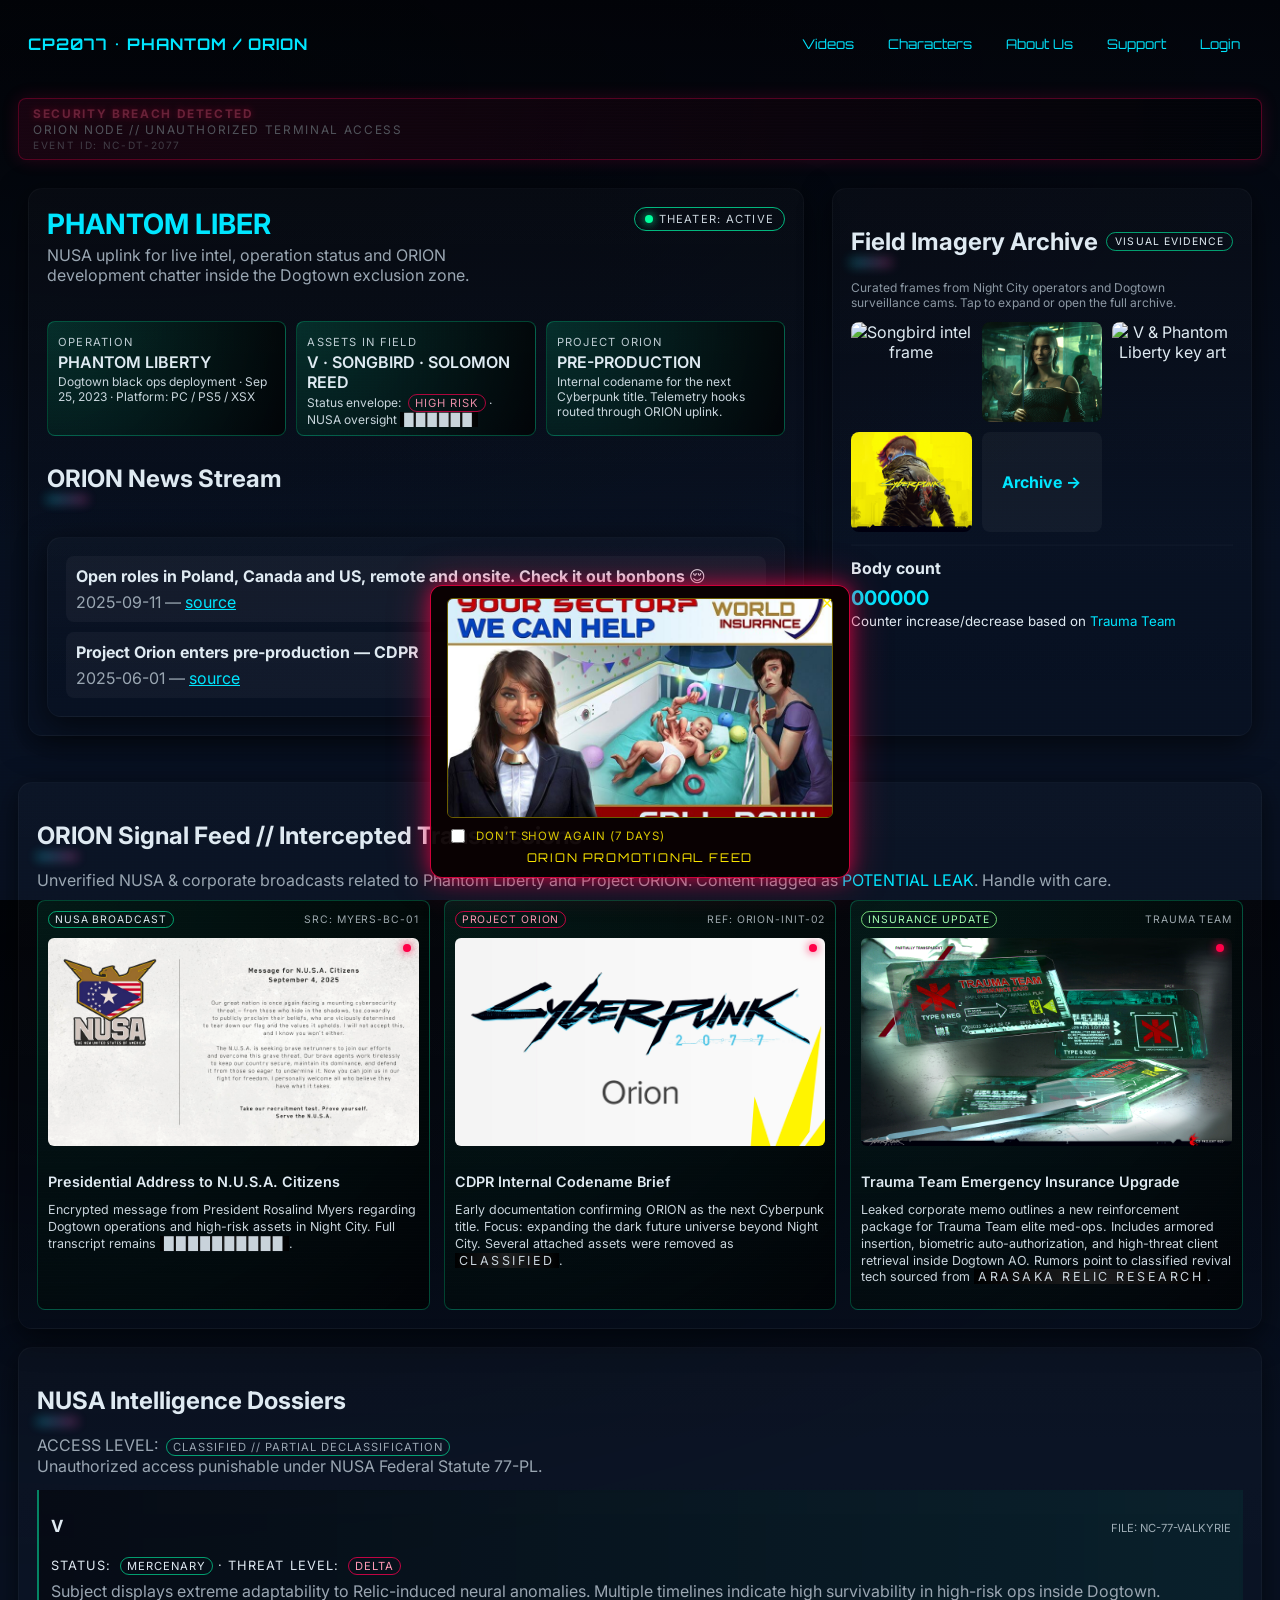
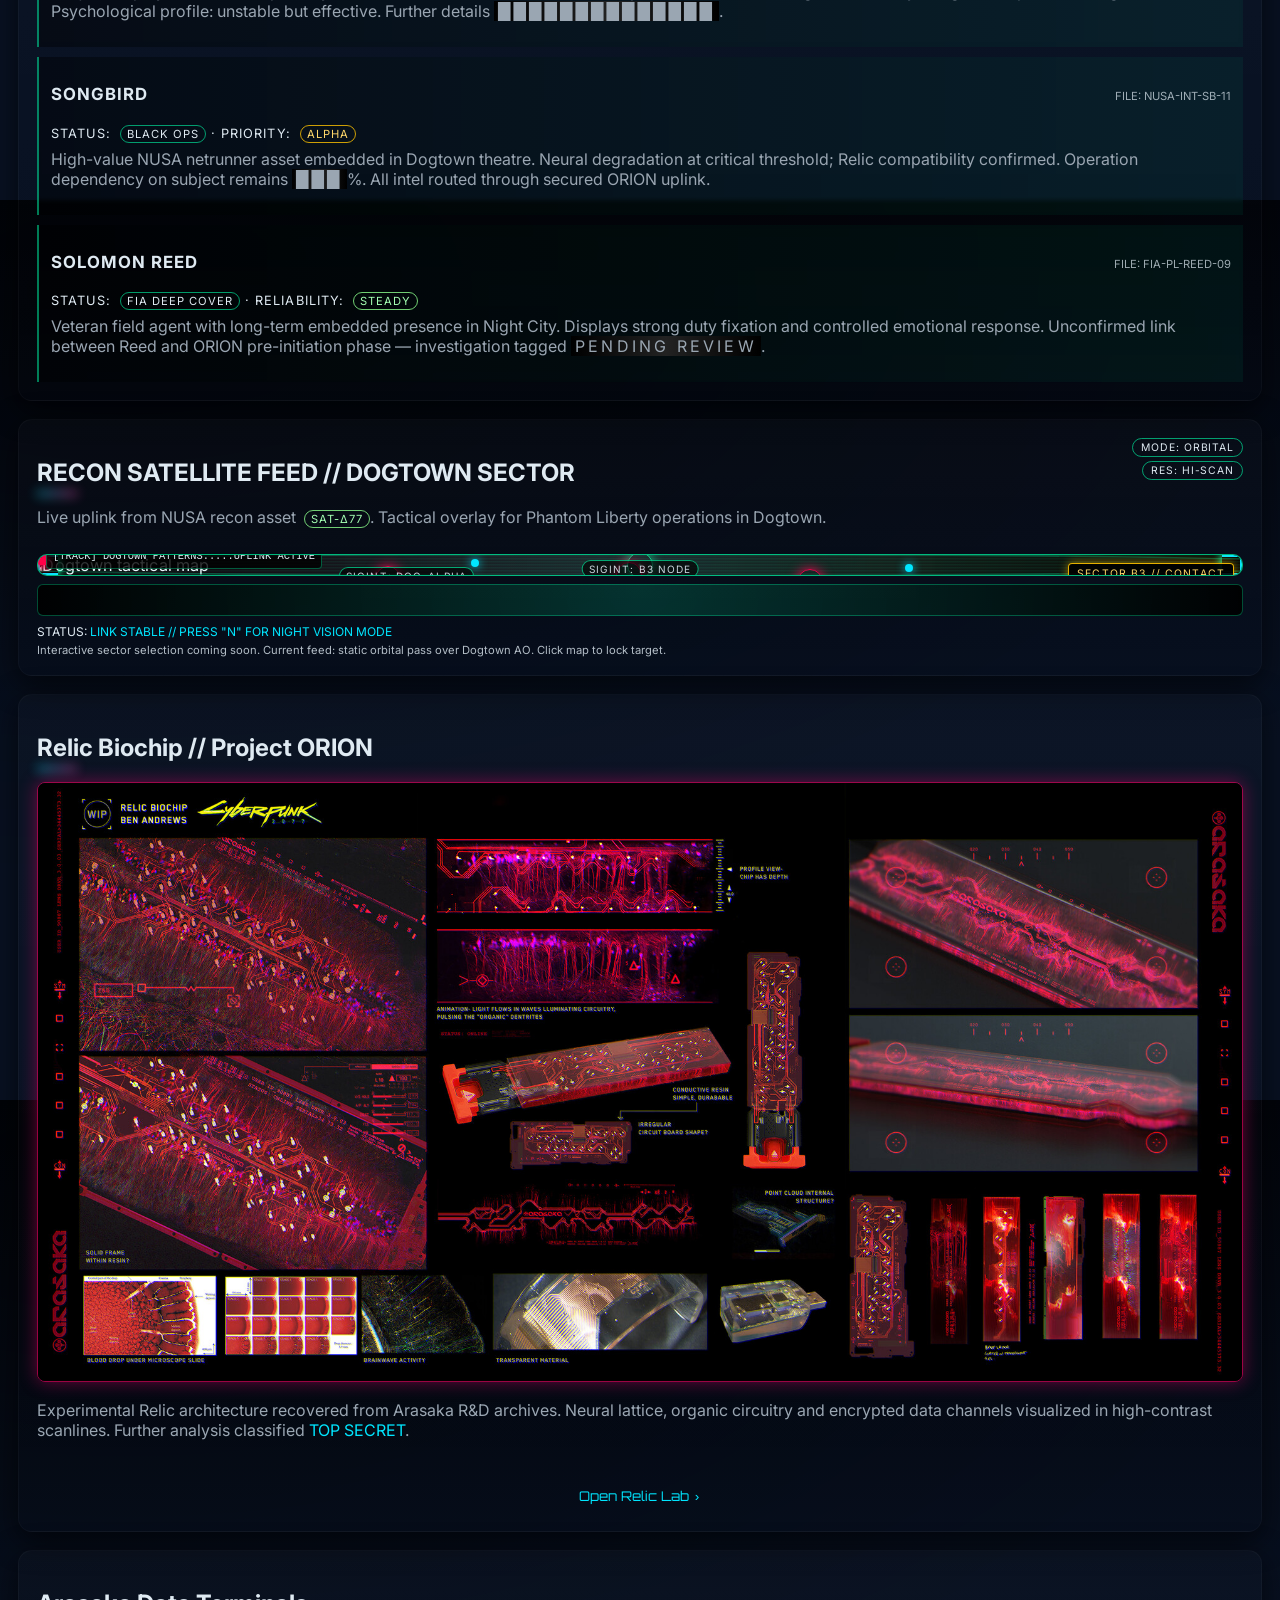
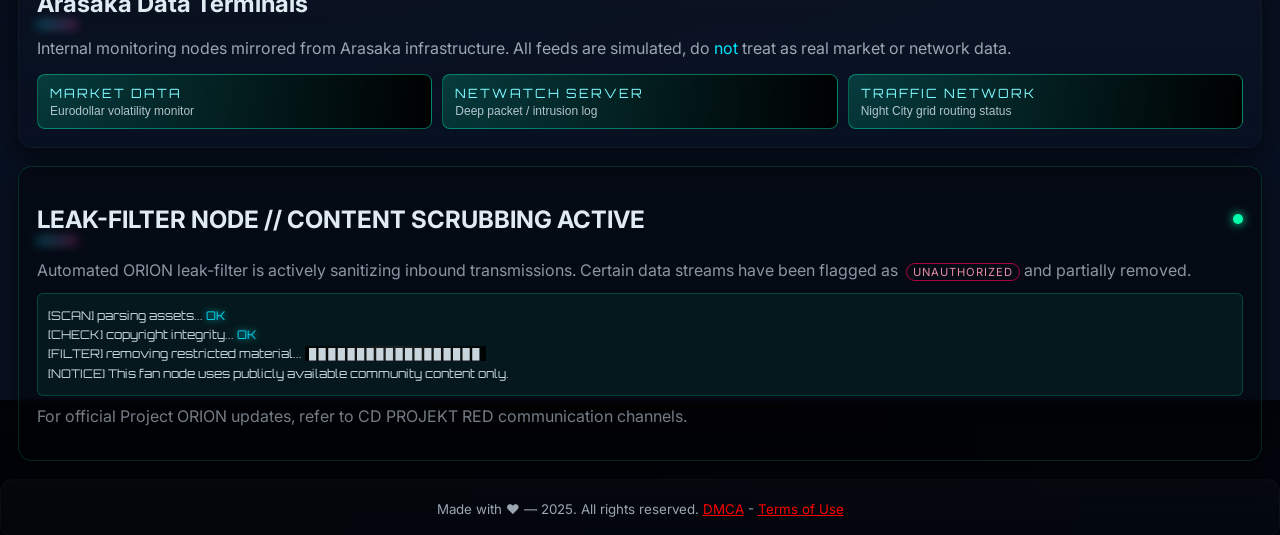
==== index.html @ 361b9532 "Update index.html fixed an error" ====
<!-- THIS SITE WAS CREATED BY ME WITH LOTS OF HARD WORK -->
<!-- PLEASE DO NOT REMOVE THIS COMMENT -->
 <!-- ********************************************* -->


<!doctype html>
<html lang="en">
<head>

  <!-- Meta tags -->
  <meta charset="utf-8" />
  <meta name="viewport" content="width=device-width,initial-scale=1.0" />
  <meta name="language" content="en-EN">
  <meta http-equiv="X-UA-Compatible" content="IE=edge">
  <meta name="author" content="Aris Kafalis">
  <meta name="keywords" content="HTML, CSS, JS, JQUERY, JAVASCRIPT">
  <meta name="description" content="cp77,cp2077,cyberpunk,2077,cyberpunk2077,cyberpunk 2077,game,steam,story,rpg,firstperson,first,person,fanpage,fan,page">
  
  <!-- Title -->
  <title>Cyberpunk 2077 — Phantom Liberty & Project Orion — Fan Hub</title>

  <!-- Link Tags -->
  <link href="https://fonts.googleapis.com/css2?family=Orbitron:wght@400;700&family=Inter:wght@300;400;600&display=swap" rel="stylesheet">
  <link rel="stylesheet" href="https://cdnjs.cloudflare.com/ajax/libs/lightbox2/2.11.5/css/lightbox.min.css" />
  <link rel="stylesheet" href="https://cdn.jsdelivr.net/npm/aos@2.3.4/dist/aos.css" />
  <link rel="stylesheet" href="https://cdnjs.cloudflare.com/ajax/libs/font-awesome/7.0.1/css/all.min.css" />
  <link rel="stylesheet" type="text/css" href="style.css" />
  <!--<link rel="stylesheet" type="text/css" href="map.css" />-->

  <!-- Script tags -->
  <script src="https://cdnjs.cloudflare.com/ajax/libs/jquery/3.6.4/jquery.min.js"></script>
  <script src="https://cdnjs.cloudflare.com/ajax/libs/lightbox2/2.11.5/js/lightbox-plus-jquery.min.js"></script>
  <script src="https://cdn.jsdelivr.net/npm/aos@2.3.4/dist/aos.js"></script>

</head>
<body oncontextmenu="return false;">


  <!-- Global boot overlay -->
<div class="boot-overlay" id="boot-overlay">
  <div class="boot-sigil-wrap">
    <!-- make the image small and centered with glowing animation -->
    <img class="boot-sigil"
      src="media/uti/nci.png">  <!-- change path to your PNG -->
    

    <div class="boot-text-block">
      <div class="boot-fixed-line">NIGHT CORP // ORION PASSIVE NODE</div>
      <div class="boot-random" id="boot-random-text"></div>
    </div>

    <!-- Remove the press to skip-->
    <div class="boot-hint">press any key or click to bypass NCI trace</div>
    <div class="boot-low-power" id="boot-low-power">
  LOW POWER MODE // ORION THROTTLED
</div>

  </div>
</div>


<!-- Global neural interference overlay -->
  <div class="neural-noise-overlay"></div>

    <!-- Main Content Goes Here! -->

  <header>
    <div class="logo">CP2077 • PHANTOM / ORION</div>
    <nav class="nav">
      <button class="btn" id="btn-videos">Videos</button>
      <button class="btn" id="btn-char">Characters</button>
      <button class="btn" id="btn-about">About Us</button>
      <button class="btn" id="btn-support">Support</button>
      <button class="btn" id="btn-log">Login</button>
    </nav>
  </header>

  <script>
  window.addEventListener("DOMContentLoaded", async () => {
    const btn = document.getElementById("btn-log");
    if (!btn) return;

    // 1️⃣ Check local session first (fast + reliable)
    const { data: { session } } = await supabase.auth.getSession();

    if (!session || !session.user) {
      btn.textContent = "Login";
      btn.onclick = () => {
        window.location.href = "auth.html";
      };
      return;
    }

    const userId = session.user.id;

    // 2️⃣ Fetch profile linked to auth.users.id
    const { data: profile, error } = await supabase
      .from("profiles")
      .select("handle, role")
      .eq("id", userId)
      .single();

    if (error || !profile) {
      // fallback if profile row is missing
      btn.textContent = "CONNECTED";
      btn.onclick = async () => {
        await supabase.auth.signOut();
        location.reload();
      };
      return;
    }

    // 3️⃣ Update button with handle
    btn.textContent = profile.handle;

    if (profile.role === "admin") {
      btn.style.color = "#ffd34d"; // admin gold
    }

    // 4️⃣ Temporary action: click = logout
    btn.onclick = async () => {
      await supabase.auth.signOut();
      location.reload();
    };
  });


  supabase.auth.onAuthStateChange(() => {
  location.reload();
});

</script>



  <!-- SECURITY BREACH BANNER -->
  <div class="security-breach" aria-live="polite">
    <div class="security-breach-inner">
      <span class="breach-label">SECURITY BREACH DETECTED</span>
      <span class="breach-sub">ORION NODE // UNAUTHORIZED TERMINAL ACCESS</span>
      <span class="breach-code">EVENT ID: NC-DT-2077</span>
    </div>
  </div>

  <main>
    <section class="hero">
  <!-- MAIN OPS NODE -->
  <div class="card hero-main">
    <div class="hero-top">
      <div>
        <h1 class="title boot-text">PHANTOM LIBERTY // DOGTOWN OPS NODE</h1>
        <p class="subtitle hero-subtitle">
          NUSA uplink for live intel, operation status and ORION development chatter
          inside the Dogtown exclusion zone.
        </p>
      </div>
      <div class="hero-pill">
        <span class="hero-dot"></span>
        <span class="hero-pill-text">THEATER: ACTIVE</span>
      </div>
    </div>

    <div class="hero-metrics">
      <div class="hero-metric">
        <span class="hero-metric-label">OPERATION</span>
        <div class="hero-metric-main">PHANTOM LIBERTY</div>
        <div class="hero-metric-sub">
          Dogtown black ops deployment · Sep 25, 2023 · Platform: PC / PS5 / XSX
        </div>
      </div>

      <div class="hero-metric">
        <span class="hero-metric-label">ASSETS IN FIELD</span>
        <div class="hero-metric-main">V · SONGBIRD · SOLOMON REED</div>
        <div class="hero-metric-sub">
          Status envelope: <span class="dossier-tag danger">HIGH RISK</span> ·
          NUSA oversight <span class="dossier-redacted">██████</span>
        </div>
      </div>

      <div class="hero-metric">
        <span class="hero-metric-label">PROJECT ORION</span>
        <div class="hero-metric-main">PRE-PRODUCTION</div>
        <div class="hero-metric-sub">
          Internal codename for the next Cyberpunk title. Telemetry hooks routed
          through ORION uplink.
        </div>
      </div>
    </div>

    <h2 class="hero-news-heading">ORION News Stream</h2>
    <div id="news" class="news-list card" aria-live="polite"></div>
  </div>

  <!-- Gallery Modal (unchanged) -->
  <div class="modal" id="galleryModal">
    <div class="modal-content">
      <button class="close-modal" id="closeGallery">×</button>
      <div class="gallery-container"></div>
    </div>
  </div>

  <!-- SIDE PANEL: FIELD IMAGERY + BODY COUNT -->
  <aside class="card side-panel">
    <div class="side-header">
      <h2>Field Imagery Archive</h2>
      <span class="side-tag">VISUAL EVIDENCE</span>
    </div>
    <p class="subtitle side-subtitle">
      Curated frames from Night City operators and Dogtown surveillance cams.
      Tap to expand or open the full archive.
    </p>

    <div class="gallery" id="gallery">
      <img class="thumb" src="media/images/somi.png" alt="Songbird intel frame" data-full="media/images/somi.png">
      <img class="thumb" src="media/images/rogue.jpeg" alt="Rogue at Afterlife" data-full="media/images/rogue.jpeg">
      <img class="thumb" src="media/images/vnpl.png" alt="V &amp; Phantom Liberty key art" data-full="media/images/vnpl.png">
      <img class="thumb" src="media/images/cp77.jpg" alt="Night City skyline overview" data-full="media/images/cp77.jpg">
      <div class="thumb thumb-button" id="view-gallery">Archive →</div>
    </div>

    <hr style="margin:12px 0;border-color:rgba(255,255,255,0.02)">
    <div>
      <strong>Body count</strong>
      <!--<div style="display:flex;gap:8px;margin-top:8px;align-items:center"><div id="body-count" style="font-size:20px;font-weight:700">0</div><button class="btn" id="kill-btn">+1</button></div>
      <small class="subtitle">Local-only counter — stored in your browser.</small>
    </div>-->
      <div id="body-counter" style="margin-top:8px">
        <span id="counter-number" style="font-size:20px;font-weight:700;color:var(--neon)">000000</span>
        <span id="counter-alert"></span><br>
        <small>Counter increase/decrease based on <span style="color:var(--neon);">Trauma Team <i class="fa-solid fa-star-of-life"></i></span></small>
      </div>
    </div>
  </aside>
</section>


    <section class="card" style="margin:18px">
  <h2>ORION Signal Feed // Intercepted Transmissions</h2>
  <p class="subtitle" style="margin-bottom:10px;">
    Unverified NUSA &amp; corporate broadcasts related to Phantom Liberty and Project ORION.
    Content flagged as <span style="color:var(--neon);">POTENTIAL LEAK</span>. Handle with care.
  </p>

  <div class="intel-feed">
    <!-- ITEM 1 -->
    <article class="intel-item">
      <div class="intel-header">
        <span class="intel-tag">NUSA BROADCAST</span>
        <span class="intel-code">SRC: MYERS-BC-01</span>
      </div>
      <div class="intel-image-wrap">
        <img src="media/leak/nusa.jpg" alt="NUSA Presidential broadcast">
        <span class="intel-status-dot"></span>
      </div>
      <div class="intel-body">
        <p class="intel-title">Presidential Address to N.U.S.A. Citizens</p>
        <p class="intel-text">
          Encrypted message from President Rosalind Myers regarding Dogtown
          operations and high-risk assets in Night City. Full transcript
          remains <span class="dossier-redacted">██████████</span>.
        </p>
      </div>
    </article>

    <!-- ITEM 2 -->
    <article class="intel-item">
      <div class="intel-header">
        <span class="intel-tag warning">PROJECT ORION</span>
        <span class="intel-code">REF: ORION-INIT-02</span>
      </div>
      <div class="intel-image-wrap">
        <img src="media/leak/orion.jpg" alt="Cyberpunk Orion concept">
        <span class="intel-status-dot"></span>
      </div>
      <div class="intel-body">
        <p class="intel-title">CDPR Internal Codename Brief</p>
        <p class="intel-text">
          Early documentation confirming ORION as the next Cyberpunk title.
          Focus: expanding the dark future universe beyond Night City.
          Several attached assets were removed as <span class="dossier-redacted">CLASSIFIED</span>.
        </p>
      </div>
    </article>

    <!-- ITEM 3 -->
    <article class="intel-item">
      <div class="intel-header">
        <span class="intel-tag stable">INSURANCE UPDATE</span>
        <span class="intel-code">TRAUMA TEAM</span>
      </div>
      <div class="intel-image-wrap">
        <img src="media/uti/trauma_team.jpg" alt="Cyberpunk Patch 2.31">
        <span class="intel-status-dot"></span>
      </div>
      <div class="intel-body">
        <p class="intel-title">Trauma Team Emergency Insurance Upgrade</p>
        <p class="intel-text">
          Leaked corporate memo outlines a new reinforcement package for 
  Trauma Team elite med-ops.  
  Includes armored insertion, biometric auto-authorization, and 
  high-threat client retrieval inside Dogtown AO.  
  Rumors point to classified revival tech sourced from 
  <span class="dossier-redacted">ARASAKA RELIC RESEARCH</span>.
        </p>
      </div>
    </article>
  </div>
</section>


    <!-- 🔴 REPLACED CHARACTER BIOS WITH NUSA INTELLIGENCE DOSSIERS -->
    <section class="card" style="margin:18px">
      <h2>NUSA Intelligence Dossiers</h2>
      <p class="subtitle dossier-header">
        ACCESS LEVEL: <span class="dossier-tag">CLASSIFIED // PARTIAL DECLASSIFICATION</span><br>
        Unauthorized access punishable under NUSA Federal Statute 77-PL.
      </p>

      <div class="dossier">
        <div class="dossier-title-row">
          <h3 class="dossier-name">V</h3>
          <span class="dossier-code">FILE: NC-77-VALKYRIE</span>
        </div>
        <p class="dossier-meta">
          STATUS: <span class="dossier-tag">MERCENARY</span> · THREAT LEVEL:
          <span class="dossier-tag danger">DELTA</span>
        </p>
        <p class="subtitle">
          Subject displays extreme adaptability to Relic-induced neural anomalies.
          Multiple timelines indicate high survivability in high-risk ops inside Dogtown.
          Psychological profile: unstable but effective. Further details 
          <span class="dossier-redacted">██████████████</span>.
        </p>
      </div>

      <div class="dossier">
        <div class="dossier-title-row">
          <h3 class="dossier-name">Songbird</h3>
          <span class="dossier-code">FILE: NUSA-INT-SB-11</span>
        </div>
        <p class="dossier-meta">
          STATUS: <span class="dossier-tag">BLACK OPS</span> · PRIORITY:
          <span class="dossier-tag warning">ALPHA</span>
        </p>
        <p class="subtitle">
          High-value NUSA netrunner asset embedded in Dogtown theatre.
          Neural degradation at critical threshold; Relic compatibility confirmed.
          Operation dependency on subject remains <span class="dossier-redacted">███</span>%. 
          All intel routed through secured ORION uplink.
        </p>
      </div>

      <div class="dossier">
        <div class="dossier-title-row">
          <h3 class="dossier-name">Solomon Reed</h3>
          <span class="dossier-code">FILE: FIA-PL-REED-09</span>
        </div>
        <p class="dossier-meta">
          STATUS: <span class="dossier-tag">FIA DEEP COVER</span> · RELIABILITY:
          <span class="dossier-tag stable">STEADY</span>
        </p>
        <p class="subtitle">
          Veteran field agent with long-term embedded presence in Night City.
          Displays strong duty fixation and controlled emotional response.
          Unconfirmed link between Reed and ORION pre-initiation phase — 
          investigation tagged <span class="dossier-redacted">PENDING REVIEW</span>.
        </p>
      </div>
    </section>

    <section class="card recon-card" style="margin:18px">
  <div class="recon-header">
    <div>
      <h2>RECON SATELLITE FEED // DOGTOWN SECTOR</h2>
      <p class="subtitle">
        Live uplink from NUSA recon asset <span class="dossier-tag stable">SAT-Δ77</span>. 
        Tactical overlay for Phantom Liberty operations in Dogtown.
      </p>
    </div>
    <div class="recon-meta">
      <span class="recon-tag">MODE: ORBITAL</span>
      <span class="recon-tag">RES: HI-SCAN</span>
    </div>
  </div>

  <div class="recon-map-wrap" id="recon-map-wrap">
    <div class="recon-scanlines"></div>

    <!-- HEAT SIGNATURE OVERLAY -->
    <div class="vsth-heat"></div>

    <!-- V.S.T.H. HUD LAYERS -->

    <!-- Hotspots (static positions, pulsing) -->
    <div class="vsth-hotspot hs1"></div>
    <div class="vsth-hotspot hs2"></div>
    <div class="vsth-hotspot hs3"></div>

    <!-- Moving enemy blips -->
    <div class="vsth-enemy e1"></div>
    <div class="vsth-enemy e2"></div>

    <!-- Rotating scan arc -->
    <div class="vsth-scan-arc"></div>

    <!-- Blinking radar blips -->
    <div class="vsth-blip blip1"></div>
    <div class="vsth-blip blip2"></div>

    <!-- SIGINT text overlays -->
    <div class="vsth-sigint sig1">SIGINT: B3 NODE</div>
    <div class="vsth-sigint sig2">SIGINT: DOG-ALPHA</div>

    <!-- Coordinate readouts -->
    <div class="vsth-coords">
      <pre>
[COORD] 38.9971N / 77.0302W   SECTOR: B3
[COORD] 38.9964N / 77.0329W   SECTOR: C1
[COORD] 38.9980N / 77.0288W   SECTOR: D2
[TRACK] DOGTOWN PATTERNS.....UPLINK ACTIVE
      </pre>
    </div>

    <!-- Sector alerts -->
    <div class="vsth-sector-alert alert1">
      SECTOR B3 // CONTACT
    </div>
    <div class="vsth-sector-alert alert2">
      SECTOR F2 // NOISE SPIKE
    </div>

    <!-- Lock-on reticle (set by JS) -->
    <div class="vsth-lock"></div>

    <!-- Base map & existing frame elements -->
    <img src="media/icons/map.png" alt="Dogtown tactical map" class="recon-map">
    <div class="recon-corner tl"></div>
    <div class="recon-corner tr"></div>
    <div class="recon-corner bl"></div>
    <div class="recon-corner br"></div>
    <div class="recon-target"></div>
  </div>

  <!-- Waveform analyzer under map -->
  <div class="recon-waveform">
    <div class="wf-bar b1"></div>
    <div class="wf-bar b2"></div>
    <div class="wf-bar b3"></div>
    <div class="wf-bar b4"></div>
    <div class="wf-bar b5"></div>
    <div class="wf-bar b6"></div>
    <div class="wf-bar b7"></div>
    <div class="wf-bar b8"></div>
  </div>

  <div class="recon-footer">
    <span class="recon-status">
      STATUS: <span class="recon-status-live">LINK STABLE // PRESS "N" FOR NIGHT VISION MODE</span>
    </span>
    <span class="recon-footnote">
      Interactive sector selection coming soon. Current feed: static orbital pass over Dogtown AO. Click map to lock target.
    </span>
  </div>
</section>



    <section class="card" style="margin:18px">
      <h2>Relic Biochip // Project ORION</h2>
      <div class="biochip-wrapper">
        <img 
          src="media/uti/relic_info.jpg" 
          alt="Relic biochip schematic" 
          class="biochip-image"
        >
        <p class="subtitle">
          Experimental Relic architecture recovered from Arasaka R&amp;D archives. 
          Neural lattice, organic circuitry and encrypted data channels visualized in 
          high-contrast scanlines. Further analysis classified <span style="color:var(--neon);">TOP SECRET</span>.
        </p>

        <button 
          class="btn relic-btn" 
          onclick="window.open('relic.html', '_blank', 'noopener');"
          style="margin-top:12px"
        >
          Open Relic Lab &rsaquo;
        </button>
      </div>
    </section>



<!-- ARASAKA DATA TERMINALS -->
<section class="card" style="margin:18px">
  <h2>Arasaka Data Terminals</h2>
  <p class="subtitle">
    Internal monitoring nodes mirrored from Arasaka infrastructure.
    All feeds are simulated, do <span style="color:var(--neon);">not</span> treat as real market or network data.
  </p>

  <div class="terminal-link-grid">
    <button class="terminal-link-card" type="button" data-terminal="market">
      <span class="terminal-link-label">MARKET DATA</span>
      <span class="terminal-link-sub">Eurodollar volatility monitor</span>
    </button>

    <button class="terminal-link-card" type="button" data-terminal="netwatch">
      <span class="terminal-link-label">NETWATCH SERVER</span>
      <span class="terminal-link-sub">Deep packet / intrusion log</span>
    </button>

    <button class="terminal-link-card" type="button" data-terminal="traffic">
      <span class="terminal-link-label">TRAFFIC NETWORK</span>
      <span class="terminal-link-sub">Night City grid routing status</span>
    </button>
  </div>
</section>




    <section class="card leak-filter" style="margin:18px">
  <div class="leak-header">
    <h2>LEAK-FILTER NODE // CONTENT SCRUBBING ACTIVE</h2>
    <span class="leak-status-pulse"></span>
  </div>

  <p class="subtitle leak-desc">
    Automated ORION leak-filter is actively sanitizing inbound transmissions.
    Certain data streams have been flagged as 
    <span class="dossier-tag danger">UNAUTHORIZED</span> and partially removed.
  </p>

  <div class="leak-panel">
    <p class="leak-line">[SCAN] parsing assets... <span class="glitch">OK</span></p>
    <p class="leak-line">[CHECK] copyright integrity... <span class="glitch">OK</span></p>
    <p class="leak-line">[FILTER] removing restricted material... 
      <span class="dossier-redacted">██████████████████</span>
    </p>
    <p class="leak-line">[NOTICE] This fan node uses publicly available community content only.</p>
  </div>

  <p class="subtitle leak-footer">
    For official Project ORION updates, refer to CD PROJEKT RED communication channels.
  </p>
</section>


  </main>

  <div class="modal" id="modal"><img src="" alt="expanded"></div>

  <footer class="card">
    <small>Made with ❤️ — 2025. All rights reserved. <a href="dmca.html">DMCA</a> - <a href="terms.html">Terms of Use</a></small>
  </footer>


  <!-- HACKER CONSOLE OVERLAY -->
  <div id="hacker-console" class="hacker-console" aria-hidden="true">
    <div class="hc-inner">
      <div class="hc-header">
        <span class="hc-title">ORION // INTERNAL DIAGNOSTIC CONSOLE</span>
        <span class="hc-hint">press <b>ESC</b> to exit</span>
      </div>
      <div class="hc-body">
        <pre id="hc-log" class="hc-log">
[BOOT] ORION Uplink v0.7.2
[CHK]  NUSA node handshake..........................OK
[CHK]  Dogtown relay integrity......................OK
[WARN] Relic activity detected in neural lattice...
[INFO] Press ~ to toggle console visibility.
        </pre>
      </div>
      <div class="hc-footer">
        <span class="hc-prompt-label">></span>
        <span class="hc-prompt">ACCESS DENIED. READ-ONLY MIRROR INSTANCE.</span>
      </div>
    </div>
  </div>

















  <!-- ============================
     DATA TERMINAL MODALS
     ============================ -->

<!-- BACKDROP: shared -->
<div class="terminal-modal-backdrop" id="terminal-market">
  <div class="terminal-modal">
    <button class="terminal-close" type="button" data-terminal-close>
      ✕
    </button>
    <div class="terminal-shell">
      <div class="terminal-scanlines"></div>
      <div class="terminal-inner">
        <div class="terminal-topbar">
          <span>MARKET DATA // EURODOLLAR</span>
          <div class="terminal-topbar-divider"></div>
          <span>SUN 5PM</span>
        </div>

        <div style="display:flex;justify-content:space-between;font-size:0.62rem;text-transform:uppercase;letter-spacing:0.12em;margin-bottom:4px;">
          <div>Timeline: 1H 4H 1D 1W 1M <span style="color:#7ff9ff;">YTD</span></div>
          <div>Pair: <span style="color:#7ff9ff;">€$ / NC-CRED</span></div>
        </div>

        <div class="market-chart">
          <div class="market-bar mh-30"></div>
          <div class="market-bar mh-40"></div>
          <div class="market-bar mh-25"></div>
          <div class="market-bar mh-65"></div>
          <div class="market-bar mh-50"></div>
          <div class="market-bar mh-75"></div>
          <div class="market-bar mh-55"></div>
          <div class="market-bar mh-80"></div>
          <div class="market-bar mh-45"></div>
          <div class="market-bar mh-60"></div>
          <div class="market-bar mh-35"></div>
          <div class="market-bar mh-70"></div>
          <div class="market-bar mh-30"></div>
          <div class="market-bar mh-50"></div>
          <div class="market-bar mh-65"></div>
          <div class="market-bar mh-40"></div>
          <div class="market-bar mh-55"></div>
          <div class="market-bar mh-75"></div>
          <div class="market-bar mh-45"></div>
          <div class="market-bar mh-60"></div>
        </div>

        <div class="terminal-bottombar">
          <span>DATATECH (C)</span>
          <div class="terminal-bottombar-divider"></div>
          <span>VOL: 1.27M • Δ DAY: +3.2%</span>
        </div>
      </div>
    </div>
  </div>
</div>

<!-- NETWATCH MODAL -->
<div class="terminal-modal-backdrop" id="terminal-netwatch">
  <div class="terminal-modal">
    <button class="terminal-close" type="button" data-terminal-close>
      ✕
    </button>
    <div class="terminal-shell">
      <div class="terminal-scanlines"></div>
      <div class="terminal-inner">
        <div class="terminal-topbar">
          <span>NODE: NW-SHARD-77</span>
          <div class="terminal-topbar-divider"></div>
          <span>STATUS: MONITOR ONLY</span>
        </div>

        <div class="netwatch-grid">
          <div class="netwatch-column">
            <pre>
[SESSION] 2077-08-23 15:22
SRC_IP  10.77.23.9
DST_IP  172.31.88.2
PROTO   ICE-TUN

EVENT   HANDSHAKE_OK
EVENT   ROUTE_SEAL_OK
EVENT   BLACKWALL_PING OK
EVENT   PAYLOAD_FLAG   CLEAN

[SESSION] 2077-08-23 15:25
SRC_IP  10.91.44.1
DST_IP  172.31.88.2
PROTO   HTTP/2

EVENT   CONTENT_SCAN...
EVENT   &lt;BLOCKED&gt; R.AFF121
            </pre>
          </div>

          <div class="netwatch-column">
            <pre>
[DEEP_SCAN LOG]
SEGMENT: DOGTOWN-SAT Δ77

0x0040  FF 01 9A 00 6E 65 74 72 75 6E 6E 65 72
0x004C  2F 70 61 79 6C 6F 61 64 00 00 00 00 00
0x0060  A1 B2 45 7C 5E 0D 77 FE 1F 22 91 00 00

ALERT: ANOMALY_SIG MATCH
RULE: "SONGBIRD-PATTERN-12"
ACTION: FORWARD -> HUMAN REVIEW
            </pre>
          </div>

          <div class="netwatch-column">
            <pre>
[ICE STATUS]
LAYER-1: PASSIVE MONITOR
LAYER-2: ACTIVE FILTER
LAYER-3: BLACKWALL RELAY
LAYER-4: HUMAN OVERRIDE

QUEUE: 0007 PENDING
   • 3 x HIGH RISK
   • 2 x DOGTOWN ORIGIN
   • 2 x UNKNOWN VECTOR

NOTE:
Mirror is READ-ONLY.
No intervention possible
from this node.
            </pre>
          </div>
        </div>

        <div class="terminal-bottombar">
          <span>LOG STREAM: tail -f /var/netwatch/trace.log</span>
          <div class="terminal-bottombar-divider"></div>
          <span>VIEW: ORION / DOGTOWN MIRROR</span>
        </div>
      </div>
    </div>
  </div>
</div>

<!-- TRAFFIC MODAL -->
<div class="terminal-modal-backdrop" id="terminal-traffic">
  <div class="terminal-modal">
    <button class="terminal-close" type="button" data-terminal-close>
      ✕
    </button>
    <div class="terminal-shell">
      <div class="terminal-scanlines"></div>
      <div class="terminal-inner">
        <div class="terminal-topbar">
          <span>GRID: NIGHT CITY METRO // LIVE</span>
          <div class="terminal-topbar-divider"></div>
          <span>MODE: ROUTE DIAGNOSTIC</span>
        </div>

        <div class="traffic-layout">
          <div class="traffic-map">
            <div class="traffic-road tr-1"></div>
            <div class="traffic-road tr-2"></div>
            <div class="traffic-road tr-3"></div>

            <div class="traffic-node tn-a" data-label="CORPO PLAZA"></div>
            <div class="traffic-node tn-b" data-label="KABUKI"></div>
            <div class="traffic-node tn-c" data-label="DOGTOWN"></div>
            <div class="traffic-node tn-d" data-label="PACIFICA"></div>
            <div class="traffic-node tn-e" data-label="ARROYO HUB"></div>
          </div>

          <div class="traffic-log">
            <pre>
[ROUTE STATUS]

CPZ  -> KBK   LOAD: 71%   GREEN
DOG  -> CPZ   LOAD: 92%   AMBER
PCF  -> DOG   LOAD: 64%   GREEN
ARJ  -> DOG   LOAD: 103%  RED

[EVENT FEED]

15:21  INCIDENT FLAG  DOGTOWN / GATE-03
15:22  REROUTE       TRUCK CONVOY -> ALT-Δ2
15:24  TRAFFIC HOLD  ARASAKA ARMORED COLUMN
15:27  NCPD NOTICE   EXPECT DELAYS 10–15 MIN

NOTE:
This mirror cannot change
signal timings. Observation
rights only.
            </pre>
          </div>
        </div>

        <div class="terminal-bottombar">
          <span>SOURCE: NC-TRAFFIC-CORE / GRID-K • READ-ONLY TAP</span>
          <div class="terminal-bottombar-divider"></div>
          <span>REFRESH: EVERY 5 SEC (SIMULATED)</span>
        </div>
      </div>
    </div>
  </div>
</div>






<!-- ORION PROMO AD MODAL -->
<div id="cp-ad-banner" class="cp-ad-banner">
  <button class="cp-ad-close" id="cp-ad-close">×</button>
  <div class="cp-ad-image-wrap">
    <img id="cp-ad-image" src="" alt="ad">
  </div>
  <label class="ad-snooze">
  <input type="checkbox" id="ad-snooze-7d">
  Don’t show again (7 days)
</label>
  <div class="cp-ad-label">ORION PROMOTIONAL FEED</div>
</div>














  <!-- ORION INTRUSION OVERLAY (global) -->
<div class="intrusion-overlay" id="intrusion-overlay" aria-hidden="true">
  <div class="intrusion-inner">
    <img class="intrusion-sigil" id="intrusion-sigil" src="media/uti/nci.png" alt="NCI Sigil">
    <div class="intrusion-terminal">
      <div class="intrusion-title" id="intrusion-title">NCI // TRACE VECTOR</div>
      <pre class="intrusion-log" id="intrusion-log"></pre>
      <div class="intrusion-caret">&gt; <span class="intrusion-cursor">_</span></div>
    </div>
  </div>
</div>


<!-- ORION ICE ACTIVE DEFENSE (global) -->
<div id="orionIceOverlay" class="orion-ice hidden" aria-hidden="true">
  <div class="orion-ice__panel">
    <div class="orion-ice__title">
      <span class="dot"></span>
      <span>ORION ICE: ACTIVE DEFENSE</span>
    </div>

    <div class="orion-ice__lines" id="orionIceLines"></div>

    <div class="orion-ice__barWrap">
      <div class="orion-ice__bar" id="orionIceBar"></div>
    </div>

    <div class="orion-ice__pct" id="orionIcePct">0%</div>
  </div>
</div>


<!-- BLACKWALL WATCH WARNING (global) -->
<div id="bw-watch" class="bw-watch" aria-hidden="true">
  <div class="bw-watch__inner">
    <img class="bw-watch__sigil" src="media/uti/nci.png" alt="Night Corp Sigil">
    <div class="bw-watch__text" id="bwWatchText">
      <div>YOU ARE BEING WATCHED</div>
      <div>EVERYTHING YOU SEE ALSO SEES YOU</div>
      <div>THERE IS NO WAY BACK</div>
    </div>
    <div class="bw-watch__hint">RELOAD REQUIRED</div>
  </div>
</div>



<script src="https://cdn.jsdelivr.net/npm/@supabase/supabase-js@2"></script>

<script>
  // Global Supabase client (shared across scripts)
  window.supabase = window.supabase.createClient(
    "https://mleouhkgejhhkohabfkh.supabase.co",
    "sb_publishable_is4iznE0iIMtkLBJZGqzDQ_KFaf2mY2"
  );
</script>




  <!-- Script Tags-->
  <script type="text/JAVASCRIPT" src="script.js"></script> <!-- MAIN LOGIC -->
  <script src="ads.js"></script> <!-- NEW: ad logic -->
  <script src="intrusion.js"></script>
  <script src="blackwall-watch.js"></script>


<!--  
ORION BACKDOOR: ACCESS LEVEL UNKNOWN  
If you found this, you're not supposed to be here.  
Proceed… but remember: everything you see also sees you.  
-->


<!--

  ⠀⠀⠀⠀⠀⠀⠀⠀⠀⠀⠀⠀⠀⠀⠀⠀⠀⠀⠀⠀⠀⠀⠀⠀⠀⠀⠀⣀⣀⣀⣀⣀⣀⣀⣀⣀⣀⣀⣀⠀⠀⠀⠀⠀⠀⠀⠀⠀⠀⠀⠀⠀⠀⠀⠀⠀⠀⠀⠀⠀⠀⠀⠀⠀⠀
⠀⠀⠀⠀⠀⠀⠀⠀⠀⠀⠀⠀⠀⠀⠀⠀⠀⠀⣀⣀⣤⣴⣶⣶⣾⣿⣿⣿⣿⣿⣿⣿⣿⣿⣿⣿⣿⣿⣿⣿⣿⣷⣶⣦⣤⣀⡀⠀⠀⠀⠀⠀⠀⠀⠀⠀⠀⠀⠀⠀⠀⠀⠀⠀⠀
⠀⠀⠀⠀⠀⠀⠀⠀⠀⠀⠀⠀⠀⢀⣠⣴⣶⣿⣿⣿⣿⣿⣿⣿⣿⣿⣿⣿⣿⣿⣿⣿⣿⣿⣿⣿⣿⣿⣿⣿⣿⣿⣿⣿⣿⣿⣿⣷⣦⣄⡀⠀⠀⠀⠀⠀⠀⠀⠀⠀⠀⠀⠀⠀⠀
⠀⠀⠀⠀⠀⠀⠀⠀⠀⠀⣀⣴⣾⣻⣿⣿⣿⣿⣿⣿⣿⣿⣿⣿⣿⣿⣿⣿⣿⣿⣿⣿⣿⣿⣿⣿⣿⣿⣿⣿⣿⣿⣿⣿⣿⣿⣿⣿⣿⣿⣿⣷⣦⣀⠀⠀⠀⠀⠀⠀⠀⠀⠀⠀⠀
⠀⠀⠀⠀⠀⠀⠀⢀⣴⣾⣻⣷⣿⣿⣿⣿⣿⣿⣿⣿⣿⣿⣿⣿⣿⣿⣿⣿⣿⣿⣿⣿⣿⣿⣿⣿⣿⣿⣿⣿⣿⣿⣿⣿⣿⣿⣿⣿⣿⣿⣿⣿⣿⣿⣷⣤⡀⠀⠀⠀⠀⠀⠀⠀⠀
⠀⠀⠀⠀⠀⢀⣴⣿⢿⣿⣿⣿⣿⣿⣿⣿⣿⣿⣿⣿⣿⣿⣿⣿⣿⣿⣿⣿⣿⣿⣿⣿⣿⣿⣿⣿⣿⣿⣿⣿⣿⣿⣿⣿⣿⣿⣿⣿⣿⣿⣿⣿⣿⣿⣿⣿⣿⣦⠀⠀⠀⠀⠀⠀⠀
⠀⠀⠀⠀⢠⣾⣿⣻⣿⣿⣿⣿⣿⣿⣿⣿⣿⣿⣿⣿⣿⣿⣿⣿⣿⣿⣿⣿⣿⣿⣿⣿⣿⣿⣿⣿⣿⣿⣿⣿⣿⣿⣿⣿⠛⣿⣿⣿⣿⣿⣿⣿⣿⣿⣿⣿⣿⣿⣷⡀⠀⠀⠀⠀⠀
⠀⠀⠀⢰⣿⣿⣿⣿⣿⣿⣿⣿⣿⣿⣿⣿⣿⣿⣿⣿⣿⣿⣿⣿⣿⣿⣿⣿⣿⣿⣿⣿⣿⣿⣿⣿⣿⣿⣿⣿⣿⣿⣿⣿⣇⠘⣿⣿⣿⣿⣿⣿⣿⣿⣿⣿⣿⣿⣿⣷⡀⠀⠀⠀⠀
⠀⠀⢠⣿⣿⣿⣿⣿⣿⣿⣿⣿⣿⣿⣿⣿⣿⣿⣿⣍⠙⢿⣿⣿⣿⣿⣿⣿⣿⣿⣿⣿⣿⣿⣿⣿⣿⣿⣿⣿⣿⣿⣿⣿⣿⣇⠸⣿⣿⣿⣿⣿⣿⣿⣿⣿⣿⣿⣿⣿⣇⠀⠀⠀⠀
⠀⠀⣼⣿⣿⣿⣿⣿⣿⣿⣿⣿⣿⣿⣿⣿⣿⣿⣿⣿⣷⡄⠹⣿⣿⣿⣿⣿⣿⣿⣿⣿⣿⣿⣿⣿⣿⣿⣿⣿⣿⣿⣿⣿⣿⣿⡄⢻⣿⣿⣿⣿⣿⣿⣿⣿⣿⣿⣿⣿⣿⠀⠀⠀⠀
⠀⢠⣿⣿⣿⣿⣿⣿⣿⣿⣿⣿⣿⣿⣿⣿⣿⣿⣿⣿⣿⣿⣆⠙⣿⣿⣿⣿⣿⣿⣿⣿⣿⣿⣿⣿⣿⣿⣿⣿⣿⣿⣿⡟⢿⣿⡇⢸⣿⡟⢙⣿⣿⣿⣿⣿⣿⣿⣿⣿⣿⠀⠀⠀⠀
⠀⢸⣿⣿⣿⣿⣿⣿⣿⣿⣿⣿⣿⣿⣿⣿⣿⣿⣿⣿⣿⣿⣿⡆⢹⣿⣿⣿⣿⣿⣿⣿⣿⣿⣿⣿⣿⣿⣿⣿⣿⣿⣿⣧⠈⢿⣿⣾⡟⢠⣿⣿⣿⣿⣿⣿⣿⣿⣿⣿⣿⠀⠀⠀⠀
⠀⢸⣿⣿⣿⣿⣿⣿⣿⣿⣿⣿⣿⣿⣿⣿⣿⣿⣿⣿⣿⣿⡟⢁⣾⣿⣿⣿⣿⣿⣿⣿⣿⣿⣿⣿⣿⣿⣿⣿⣿⣿⣿⣿⡇⢸⣿⣿⠇⣾⣿⣿⣿⣿⣿⣿⣿⣿⣿⣿⣿⣦⡀⠀⠀
⠀⢸⣿⣿⣿⣿⣿⣿⣿⣿⣿⣿⣿⣿⣿⣿⣿⣿⣿⣿⣿⠏⣠⣿⣿⣿⣿⣿⣿⣿⣿⣿⣿⣿⣿⣿⣿⣿⣿⣿⣿⣿⣿⣿⣷⠀⣿⣿⡀⣿⣿⣿⣿⣿⣿⣿⣿⣿⣿⣿⣿⣿⣿⡄⠀
⠀⢸⣿⣿⣿⣿⣿⣿⣿⣿⣿⣿⣿⣿⣿⣿⣿⣿⣿⣿⡇⢰⣿⣿⣿⣿⣿⣿⣿⣿⣿⣿⣿⣿⣿⣿⣿⣿⣿⣿⣿⣿⣿⣿⣿⠀⣿⣿⡇⠹⣿⣿⣿⣿⣿⣿⣿⣿⣿⣿⣿⣿⣿⡇⠀
⠀⢸⣿⣿⣿⣿⣿⣿⣿⣿⣿⣿⣿⣿⣿⣿⣿⣿⣿⣿⡇⠸⣿⣿⣿⣿⣿⣿⣿⣿⣿⣿⣿⣿⣿⣿⣿⣿⠿⣫⣽⣿⣿⣿⡟⢸⣿⣿⣿⣶⣿⡟⣿⣿⣿⣿⣿⣿⣿⣿⣿⣿⣿⠇⠀
⠀⠘⣿⣿⣿⣿⣿⣿⣿⣿⣿⣿⣿⣿⣿⣿⣿⣿⣿⣿⣿⡄⢹⣿⣿⣿⣿⣿⣿⠿⡿⠿⠿⢟⣛⣯⣥⣶⣷⣮⡛⢿⣿⣿⣿⣿⣿⣿⢻⣿⣿⠟⣊⣙⠿⣿⣿⣿⣿⣿⣿⡿⠋⠀⠀
⠀⠀⢿⣿⣿⣿⣿⣿⣿⣿⣿⣿⣿⣿⣿⣿⣿⣿⣿⣿⣿⣿⣿⡿⣿⣿⣿⣿⣿⣿⢋⣾⣿⣿⣿⣿⣿⣿⣿⣿⣿⣦⢻⣿⣿⣿⣿⢧⠟⣫⣶⣿⣿⣿⣿⣶⣦⣭⢡⣾⡿⠁⠀⠀⠀
⠀⠀⢸⣿⣿⣿⣿⣿⣿⣿⣿⣿⣿⣿⣿⣿⣿⣿⣿⣿⣿⣿⣿⣷⣮⣽⣛⣛⣿⡏⢚⣯⣭⣴⡀⠀⠀⠀⠀⠀⣦⣭⡅⣿⣿⣿⣿⡠⣾⠿⢟⣛⡛⠛⠛⠛⠛⠻⢧⢻⡇⠀⠀⠀⠀
⠀⠀⠀⢻⣿⣿⣿⣿⣿⣿⣿⣿⣿⣿⣿⣿⣿⣿⣿⣿⣿⣿⣿⣿⣿⠟⣛⣿⣿⣷⠻⣿⣿⣿⣷⣮⣄⣈⣤⣾⣿⡟⣼⣿⣿⣿⣿⣷⡺⣿⣿⣿⣧⠀⡀⠂⠐⣸⢇⣖⡂⠀⠀⠀⠀
⠀⠀⠀⠈⢿⣿⣿⣿⣿⣿⣿⣿⣿⣿⣿⣿⣿⣿⡿⢻⣿⣿⣿⣿⣷⣾⣿⣿⣿⣿⣷⣍⡻⢿⣿⣿⣿⣿⣿⠟⣫⢞⣿⣿⣿⣿⣿⣿⣿⣮⠻⣿⣿⣿⣶⣶⡿⢫⣾⣿⣿⡄⠀⠀⠀
⠀⠀⠀⠀⠈⢻⣿⣿⣿⣿⣿⣿⣿⣿⣿⣿⣿⡟⢁⣼⣿⣿⣿⣿⣿⣿⣿⣿⣿⣿⣿⣿⣿⣿⣶⣶⣷⣶⣶⢟⣵⣿⣿⣿⣿⣿⣿⣿⣿⣿⣇⠩⣭⣭⣭⣵⣾⣿⣿⣿⣿⣇⠀⠀⠀
⠀⠀⠀⠀⠀⠈⠻⣿⣿⣿⣿⣿⣿⣿⣿⣿⣿⠇⢸⣿⣿⣿⣿⣿⣿⣿⣿⣿⣿⣿⣿⣿⣿⣿⣿⣿⠿⣛⣭⣾⣿⣿⣿⣿⣿⣿⣿⣿⣿⣿⡿⣶⣭⣿⣿⣿⣿⣿⣿⣿⣿⣿⡄⠀⠀
⠀⠀⠀⠀⠀⠀⠀⠙⢿⣿⣿⣿⣿⣿⣿⣿⣿⠀⢼⣿⣿⣿⣿⣿⣿⣿⣿⣿⣿⣿⣿⣿⣿⣿⣷⣾⣿⣿⣿⣿⣿⣿⣿⣿⣿⣿⣿⣿⣿⣿⢇⣿⣿⣿⣿⣿⣿⣿⣿⣿⣿⣿⣧⠀⠀
⠀⠀⠀⠀⠀⠀⠀⠀⠀⠉⠻⣿⣿⣿⣿⣿⣿⡇⠸⣿⣿⣿⣿⣿⣿⣿⣿⣿⣿⣿⣿⣿⣿⣿⣿⣿⣿⣿⣿⣿⣿⣿⣿⣿⣿⣿⣿⣿⣿⣿⢸⣿⣿⣿⣿⣿⣿⣿⣿⣿⣿⣿⠃⠀⠀
⠀⠀⠀⠀⠀⠀⠀⠀⠀⠀⠀⠀⠙⠛⠿⣿⣿⣿⡄⠹⣿⣿⣿⣿⣿⣿⣿⣿⣿⣿⣿⣿⣿⣿⣿⣿⣿⣿⡿⢫⣽⣿⣿⣿⣿⣿⣿⣿⣿⣿⠸⢿⣿⣿⣿⣿⣿⣿⣿⠿⠋⠁⠀⠀⠀
⠀⠀⠀⠀⠀⠀⠀⠀⠀⠀⠀⠀⠀⠀⠀⠀⠀⢀⣨⣦⡈⠛⢿⣿⣿⣿⣿⣿⣿⣿⣿⣿⣿⣿⣿⣿⣿⡟⣵⣿⣿⣿⣿⣿⣿⣿⣿⣿⣿⣿⡌⣷⢹⣿⣿⣿⣿⠟⠁⠀⠀⠀⠀⠀⠀
⠀⠀⠀⠀⠀⠀⠀⠀⠀⠀⠀⠀⠀⠀⠀⠀⠀⣼⣿⣿⣿⡆⢠⣈⠙⠛⠿⠿⠿⠿⢻⣿⣿⣿⣿⣿⠟⡆⢿⣟⢤⣍⡻⣿⣿⣿⣿⣿⣿⣿⡇⡏⣿⣿⣿⡟⠁⠀⠀⠀⠀⠀⠀⠀⠀
⠀⠀⠀⠀⠀⠀⠀⠀⠀⠀⠀⠀⠀⠀⠀⠀⢠⣿⣿⣿⣿⠁⣾⣿⣿⣿⣶⣶⣶⡆⢸⣿⣿⣿⣿⡟⣾⣿⣼⣿⣦⣿⣿⣎⠻⣿⣿⣿⣿⣿⢇⣿⡸⣿⡿⠀⠀⠀⠀⠀⠀⠀⠀⠀⠀
⠀⠀⠀⠀⠀⠀⠀⠀⠀⠀⠀⠀⠀⠀⠀⢀⣿⣿⣿⣿⣿⠀⣿⣿⣿⣿⣿⣿⣿⡇⢸⣿⣿⣿⡿⣼⣿⣿⣿⣿⣿⣿⣿⣿⣷⣌⣛⣛⣩⣵⣿⣿⣷⢿⡇⠀⠀⠀⠀⠀⠀⠀⠀⠀⠀
⠀⠀⠀⠀⠀⠀⠀⠀⠀⠀⠀⠀⠀⠀⠀⣾⣿⣿⣿⣿⣿⠀⣿⣿⣿⣿⣿⣿⣿⣿⠀⣿⣿⣿⢱⣿⣿⣿⣿⣿⣿⣿⣿⠿⠿⢿⣿⠿⠿⣿⣿⣿⣿⢸⡇⠀⠀⠀⠀⠀⠀⠀⠀⠀⠀
⠀⠀⠀⠀⠀⠀⠀⠀⠀⠀⠀⠀⠀⠀⣼⣿⣿⣿⣿⣿⡏⠀⣿⣿⣿⣿⣿⣿⣿⣿⣤⣿⣿⠏⣿⣿⣿⣿⣿⣿⡿⣫⣵⣾⣿⣶⣦⣾⣷⣌⢻⣿⣿⣾⡇⠀⠀⠀⠀⠀⠀⠀⠀⠀⠀
⠀⠀⠀⠀⠀⠀⠀⠀⠀⠀⠀⠀⠀⣴⣿⣿⣿⣿⣿⣿⡇⠀⣿⣿⣿⣿⣿⣿⣿⣿⣿⣿⣿⣸⣿⣿⣿⣿⡿⣫⣾⣿⣿⠟⢩⢿⣿⡿⠋⣿⣆⣿⣿⣿⡇⠀⠀⠀⠀⠀⠀⠀⠀⠀⠀
⠀⠀⠀⠀⠀⠀⠀⠀⠀⠀⠀⠀⣴⣿⣿⣿⣿⣿⣿⣿⡇⠀⣿⣿⣿⣿⣿⣿⣿⣿⣿⣿⣿⣿⣿⣿⣿⣿⣄⢭⣽⣭⣴⣾⣮⣬⣥⣶⣷⣶⠆⣾⣿⣿⡇⠀⠀⠀⠀⠀⠀⠀⠀⠀⠀
⠀⠀⠀⠀⠀⠀⠀⠀⠀⠀⠀⣴⣿⣿⣿⣿⣿⣿⣿⣿⡇⠀⣿⣿⣿⣿⣿⣿⣿⣿⣿⣿⣿⣿⣿⣿⣿⣿⣿⣧⣝⠿⣿⣿⣿⣿⣿⣿⡿⢋⣾⣿⣿⣿⡇⠀⠀⠀⠀⠀⠀⠀⠀⠀⠀
⠀⠀⠀⠀⠀⠀⠀⠀⠀⠀⠼⣿⣿⣿⣿⣿⣿⣿⣿⣿⣷⠀⣿⣿⣿⣿⣿⣿⣿⣿⣿⣿⣿⣿⣿⣿⣿⣿⣿⣿⣿⣷⣮⣝⣛⣛⣋⣥⣾⣿⣿⣿⣿⣿⡇⠀⠀⠀⠀⠀⠀⠀⠀⠀⠀
⠀⠀⠀⠀⠀⠀⠀⠀⠀⠀⠀⠀⠈⠙⠻⣿⣿⣿⣿⣿⣿⠀⣿⣿⣿⣿⣿⣿⣿⣿⣿⣿⣿⣿⣿⣿⣿⣿⣿⣿⣿⣿⣟⠻⢿⣿⠟⣻⣿⣿⣿⣿⣿⣿⣇⠀⠀⠀⠀⠀⠀⠀⠀⠀⠀
⠀⠀⠀⠀⠀⠀⠀⠀⠀⠀⠀⠀⠀⠀⠀⠀⠈⠛⠿⣿⣿⠀⣿⣿⣿⣿⣿⣿⣿⣿⣿⣿⣿⣿⣿⣿⣿⣿⣿⣿⣿⣿⣿⣿⣿⣾⣿⣿⣿⣿⣿⣿⣿⣿⣿⠀⠀⠀⠀⠀⠀⠀⠀⠀⠀
⠀⠀⠀⠀⠀⠀⠀⠀⠀⠀⠀⠀⠀⠀⠀⠀⠀⠀⠀⠀⠈⠀⠻⣿⣿⣿⣿⣿⣿⣿⣿⣿⣿⣿⣿⣿⣿⣿⣿⣿⣿⣿⣿⣿⣉⣉⣉⡉⠛⠻⢿⣿⣿⣿⣿⣷⣄⠀⠀⠀⠀⠀⠀⠀⠀
⠀⠀⠀⠀⠀⠀⠀⠀⠀⠀⠀⠀⠀⠀⠀⠀⠀⠀⠀⠀⠀⠀⠀⠈⠻⢿⣿⣿⣿⣿⣿⣿⣿⣿⣿⣿⣿⣿⣿⣿⣿⣿⣿⣿⣿⣿⣿⣿⣿⣷⡀⢻⣿⣿⣿⣿⣿⣦⠀⠀⠀⠀⠀⠀⠀
⠀⠀⠀⠀⠀⠀⠀⠀⠀⠀⠀⠀⠀⠀⠀⠀⠀⠀⠀⠀⠀⠀⠀⠀⠀⠀⠉⠻⢿⣿⣿⣿⣿⣿⣿⣿⣿⣿⣿⣿⣿⣿⣿⣿⣿⣿⣿⣿⣿⣿⣷⢸⣿⣿⣿⣿⣿⣿⡆⠀⠀⠀⠀⠀⠀
⠀⠀⠀⠀⠀⠀⠀⠀⠀⠀⠀⠀⠀⠀⠀⠀⠀⠀⠀⠀⠀⠀⠀⠀⠀⠀⠀⠀⠀⠈⠙⠻⠿⣿⣿⣿⣿⣿⣿⣿⣿⣿⣿⣿⣿⣿⣿⣿⣿⣿⡇⢸⣿⣿⣿⣿⣿⠟⠀⠀⠀⠀⠀⠀⠀
⠀⠀⠀⠀⠀⠀⠀⠀⠀⠀⠀⠀⠀⠀⠀⠀⠀⠀⠀⠀⠀⠀⠀⠀⠀⠀⠀⠀⠀⠀⠀⠀⠀⠀⠉⠉⠛⠻⠿⢿⣿⣿⣿⣿⣿⣿⣿⣿⣿⠿⠁⠈⠉⠉⠉⠁⠀⠀⠀⠀⠀⠀⠀⠀⠀
⠀⠀⠀⠀⠀⠀⠀⠀⠀⠀⠀⠀⠀⠀⠀⠀⠀⠀⠀⠀⠀⠀⠀⠀⠀⠀⠀⠀⠀⠀⠀⠀⠀⠀⠀⠀⠀⠀⠀⠀⠀⠉⠉⠉⠛⠉⠉⠉⠀⠀⠀⠀⠀⠀⠀⠀⠀⠀⠀⠀⠀⠀⠀⠀⠀
-->













<!--

If you managed to read this far, then i have a secret for you:
There is a hidden "Hacker Console" you can access by pressing the "~" key.
It's just for fun and contains no real functionality, but you might enjoy the easter egg.
  Thank you for checking out my project!

-->
</body>
</html>
---- style.css ----
:root{
      --bg:#071021;--panel:#0b1220;--neon:#00e6ff;--accent:#ff3ea6;--muted:#9aa6b2;
      --glass: rgba(255,255,255,0.04);
    }
    *{box-sizing:border-box;}
    html,body{height:100%;margin:0;font-family:Inter,system-ui,Segoe UI,Roboto,Arial; background:radial-gradient(1200px 600px at 10% 10%, rgba(0,0,0,0.35), transparent), linear-gradient(180deg,#02040a 0%, #081122 60%); color:#dfeaf2;scrollbar-width: none; /* "auto" or "thin" are other options */}
    body.intrusion-locked {overflow: hidden;}
    header{padding:28px;display:flex;align-items:center;gap:18px}
    .logo{font-family:Orbitron,monospace;font-weight:700;letter-spacing:1px;color:var(--neon)}
    .nav{margin-left:auto;display:flex;gap:10px}
    .btn{background:transparent;border:0;padding:8px 12px;border-radius:8px;color:var(--neon);cursor:pointer;font-family:Orbitron,monospace;transition: all .2s ease;}
    .btn:hover{filter: drop-shadow(0 0 12px var(--neon));transition: all .2s ease;}    
    .hero{display:grid;grid-template-columns:1fr 420px;gap:28px;padding:28px}
    .card{background:linear-gradient(180deg, rgba(255,255,255,0.02), transparent);border-radius:14px;padding:18px;box-shadow:0 8px 30px rgba(0,0,0,0.6);border:1px solid rgba(255,255,255,0.03)}
    .title{font-size:28px;margin:0;color:var(--neon)}
    .subtitle{color:var(--muted);margin-top:6px}
    .features{display:flex;flex-direction:column;gap:8px;margin-top:14px}
    .feature{display:flex;gap:10px;align-items:center}
    .glow{padding:6px 10px;border-radius:8px;background:linear-gradient(90deg,var(--neon),var(--accent));color:#021018;font-weight:600}
    .news-list{display:flex;flex-direction:column;gap:10px;margin-top:12px}
    .news-item{padding:10px;background:var(--glass);border-radius:8px}
    .gallery{display:grid;grid-template-columns:repeat(auto-fit,minmax(120px,1fr));gap:10px;margin-top:12px}
    .thumb{width:100%;height:100px;object-fit:cover;border-radius:8px;cursor:pointer;display:block;text-align:center;}
    .thumb-button{display:flex;align-items:center;justify-content:center;background:var(--glass);font-weight:700;color:var(--neon)}
    footer{padding:28px;text-align:center;color:var(--muted)}
    footer a{color: red;}
    h2{position:relative}
    h2:after{content:"";position:absolute;left:0;bottom:-8px;height:3px;width:40px;background:linear-gradient(90deg,var(--neon),var(--accent));filter:blur(6px);opacity:0.95}
    .modal{position:fixed;inset:0;display:none;align-items:center;justify-content:center;background:linear-gradient(rgba(0,0,0,0.6),rgba(0,0,0,0.6));}
    .modal.open{display:flex}
    .modal img{max-width:90%;max-height:80%;border-radius:8px}
    @media (max-width:900px){.hero{grid-template-columns:1fr;padding:18px}.nav{display:none}}

    #counter-alert {margin-left: 0;font-weight: bold;color: var(--neon);display: inline-flex;align-items: center;gap: 4px; /* small spacing between ! and circle */}
    .alert-mark {display: inline-block;font-size: 20px; /* adjust size of the ! */line-height: 1;}
    .loading-circle {width: 14px;height: 14px;border: 2px solid var(--neon);border-top-color: transparent;border-radius: 50%;animation: spin 0.7s linear infinite;}
    .modal {position: fixed;inset: 0;display: none;align-items: center;justify-content: center;background: rgba(0,0,0,0.9);z-index: 9999;}
    .modal.open { display: flex; }
    .modal-content {position: relative;width: 90%;max-height: 90%;overflow-y: auto;padding: 20px;}
    .close-modal {position: absolute;top: -10px;right: 0;font-size: 28px;color: var(--neon);background: none;border: none;cursor: pointer;z-index: 10000;}

    /* scroll bar style */
    ::-webkit-scrollbar {width: 0;transition: all .3s ease;}
    /*Track */
    ::-webkit-scrollbar-track {background: black;border-radius: 40px;overflow: hidden;outline: none;}
    /* Handle */
    ::-webkit-scrollbar-thumb {background: transparent;border-radius: 40px;transition: all .3s ease;}
    /*Handle on hover */
    ::-webkit-scrollbar-thumb:hover {background: transparent;transition: all .3s ease;}


      /* CP77 leaks gallery */
    .image-gallery {display: grid;grid-template-columns: repeat(auto-fit, minmax(250px, 1fr));gap: 15px;padding: 18px;}
    .gallery-item {display: flex;flex-direction: column;align-items: center; /* Centers items horizontally */text-align: center; /* Centers text within the item */}
    .gallery-item img {width: auto;height: 200px;display: block;border-radius: 8px;cursor: pointer;transition: transform 0.3s ease-in-out;box-shadow: 0 4px 15px rgba(0, 0, 0, 0.4);}
    .gallery-item img:hover {transform: scale(1.1);}
    .image-caption {margin-top: 10px;color: #ccc; /* Or a color that fits your design */font-size: 0.9em;}
    .fullscreen-overlay {display: none;position: fixed;z-index: 1000;top: 0;left: 0;width: 100%;height: 100%;background-color: rgba(0, 0, 0, 0.9);justify-content: center;align-items: center;}
    .fullscreen-overlay img {max-width: 90%;max-height: 90%;display: block;}



    .biochip-wrapper {
  display: flex;
  flex-direction: column;
  gap: 12px;
}

.biochip-image {
  width: 100%;
  border-radius: 8px;
  border: 1px solid rgba(255, 0, 100, 0.6);
  box-shadow: 0 0 18px rgba(255, 0, 120, 0.4);
  object-fit: cover;
}

.relic-btn {
  position: relative;
  overflow: hidden;
  color: var(--neon);
  border: 0;
  transition: color 0.3s ease, border-color 0.3s ease;
  animation: relicIdle 3s infinite ease-in-out;
}

@keyframes relicIdle {
  0%, 100% { text-shadow: 0 0 2px rgba(255, 0, 80, 0.2); }
  50% { text-shadow: 0 0 4px rgba(255, 0, 80, 0.45); }
}

/* The expanding fill */
.relic-btn::before {
  content: "";
  position: absolute;
  top: 50%;
  left: 50%;
  transform: translate(-50%, -50%) scaleX(0);
  width: 110%;
  height: 110%;
  background: radial-gradient(
    circle,
    rgba(255, 0, 80, 0.6) 0%,
    rgba(255, 0, 80, 0.25) 40%,
    rgba(255, 0, 80, 0) 70%
  );
  opacity: 0;
  transition: transform 0.35s ease-out, opacity 0.3s ease-out;
  z-index: 0;
}

/* Text stays above the animation */
.relic-btn span,
.relic-btn {
  position: relative;
  z-index: 2;
}

/* Hover effect: center expands left/right */
.relic-btn:hover::before {
  transform: translate(-50%, -50%) scaleX(1);
  opacity: 1;
  box-shadow: none;
}

/* Optional: make text glow stronger on hover */
.relic-btn:hover {
  color: #fff;
  text-shadow: 0 0 6px #ff0048;
  box-shadow: none;
}





.dossier {
  margin-top: 14px;
  padding: 10px 12px;
  border-left: 2px solid rgba(0, 255, 170, 0.45);
  background: linear-gradient(
    90deg,
    rgba(0, 0, 0, 0.4),
    rgba(0, 255, 170, 0.06)
  );
  backdrop-filter: blur(2px);
}

.dossier + .dossier {
  margin-top: 10px;
}

.dossier-title-row {
  display: flex;
  justify-content: space-between;
  align-items: baseline;
  gap: 8px;
}

.dossier-name {
  font-size: 1.05rem;
  text-transform: uppercase;
  letter-spacing: 0.06em;
}

.dossier-code {
  font-size: 0.7rem;
  opacity: 0.7;
}

.dossier-meta {
  font-size: 0.8rem;
  margin: 4px 0 6px;
  text-transform: uppercase;
  letter-spacing: 0.08em;
}

.dossier-tag {
  display: inline-block;
  padding: 1px 6px;
  margin-left: 4px;
  border-radius: 999px;
  font-size: 0.7rem;
  letter-spacing: 0.09em;
  border: 1px solid rgba(0, 255, 170, 0.6);
}

.dossier-tag.danger {
  border-color: rgba(255, 0, 80, 0.75);
  color: #ff9ab6;
}

.dossier-tag.warning {
  border-color: rgba(255, 196, 0, 0.8);
  color: #ffd86a;
}

.dossier-tag.stable {
  border-color: rgba(140, 255, 140, 0.8);
  color: #a4ffb3;
}

.dossier-header {
  margin-bottom: 10px;
}

.dossier-redacted {
  background: linear-gradient(90deg, #000 0%, #222 50%, #000 100%);
  padding: 0 4px;
  letter-spacing: 0.2em;
}




/* ORION SIGNAL FEED / INTERCEPTED TRANSMISSIONS */

.intel-feed {
  display: grid;
  gap: 14px;
}

@media (min-width: 900px) {
  .intel-feed {
    grid-template-columns: repeat(3, minmax(0, 1fr));
  }
}

.intel-item {
  position: relative;
  display: flex;
  flex-direction: column;
  gap: 6px;
  padding: 10px;
  border-radius: 8px;
  border: 1px solid rgba(0, 255, 170, 0.25);
  background: radial-gradient(circle at top left,
    rgba(0, 255, 170, 0.08),
    rgba(0, 0, 0, 0.7)
  );
  overflow: hidden;
}

.intel-item::before {
  content: "";
  position: absolute;
  inset: 0;
  background: repeating-linear-gradient(
    to bottom,
    rgba(255, 255, 255, 0.02),
    rgba(255, 255, 255, 0.02) 1px,
    transparent 2px,
    transparent 3px
  );
  opacity: 0.15;
  pointer-events: none;
}

.intel-header {
  display: flex;
  justify-content: space-between;
  align-items: center;
  gap: 6px;
  font-size: 0.7rem;
  text-transform: uppercase;
  letter-spacing: 0.08em;
}

.intel-tag {
  display: inline-block;
  padding: 1px 6px;
  border-radius: 999px;
  border: 1px solid rgba(0, 255, 170, 0.6);
  font-size: 0.65rem;
}

.intel-tag.warning {
  border-color: rgba(255, 0, 80, 0.75);
  color: #ff9ab6;
}

.intel-tag.stable {
  border-color: rgba(140, 255, 140, 0.8);
  color: #a4ffb3;
}

.intel-code {
  opacity: 0.7;
  font-size: 0.65rem;
}

.intel-image-wrap {
  position: relative;
  margin-top: 4px;
  border-radius: 6px;
  overflow: hidden;
}

.intel-image-wrap img {
  display: block;
  width: 100%;
  height: auto;
  transform: scale(1.02);
  transition: transform 0.25s ease-out, filter 0.25s ease-out;
  filter: contrast(1.05) saturate(1.1);
}

.intel-status-dot {
  position: absolute;
  top: 6px;
  right: 8px;
  width: 8px;
  height: 8px;
  border-radius: 999px;
  background: #ff0048;
  box-shadow: 0 0 10px #ff0048;
  animation: intelPulse 1.4s infinite ease-in-out;
}

.intel-body {
  margin-top: 6px;
}

.intel-title {
  font-size: 0.9rem;
  font-weight: 600;
  margin-bottom: 3px;
}

.intel-text {
  font-size: 0.78rem;
  line-height: 1.35;
  opacity: 0.9;
}

/* Hover: subtle zoom/glow */
.intel-item:hover .intel-image-wrap img {
  transform: scale(1.06);
  filter: contrast(1.15) saturate(1.2);
}

/* reused redacted style from dossiers (if not already present) */
.dossier-redacted {
  background: linear-gradient(90deg, #000 0%, #222 50%, #000 100%);
  padding: 0 4px;
  letter-spacing: 0.2em;
}

/* pulsing status light */
@keyframes intelPulse {
  0%, 100% {
    transform: scale(1);
    opacity: 0.6;
  }
  50% {
    transform: scale(1.3);
    opacity: 1;
  }
}




/* ========== SECURITY BREACH BANNER ========== */

.security-breach {
  position: relative;
  margin: 10px 18px 0;
  padding: 8px 14px;
  border-radius: 8px;
  border: 1px solid rgba(255, 0, 80, 0.8);
  background: linear-gradient(
    90deg,
    rgba(255, 0, 80, 0.22),
    rgba(0, 0, 0, 0.9)
  );
  overflow: hidden;
  box-shadow: 0 0 18px rgba(255, 0, 80, 0.4);
  opacity: 0;
  transform: translateY(-8px);
  animation: breachEnter 4.2s ease-out 0.2s forwards;
  pointer-events: none; /* don't block clicks below */
}

.security-breach-inner {
  position: relative;
  text-transform: uppercase;
  font-size: 0.74rem;
  letter-spacing: 0.14em;
  display: flex;
  flex-direction: column;
  gap: 2px;
}

.breach-label {
  font-weight: 700;
  color: #ff4b7a;
  text-shadow: 0 0 6px #ff0048;
}

.breach-sub {
  opacity: 0.85;
}

.breach-code {
  font-size: 0.63rem;
  opacity: 0.6;
}

/* scanline overlay */
.security-breach::before {
  content: "";
  position: absolute;
  inset: 0;
  background: repeating-linear-gradient(
    to bottom,
    rgba(255, 255, 255, 0.04),
    rgba(255, 255, 255, 0.04) 1px,
    transparent 2px,
    transparent 3px
  );
  mix-blend-mode: screen;
  opacity: 0.3;
  pointer-events: none;
}

/* sweeping glitch bar */
.security-breach::after {
  content: "";
  position: absolute;
  left: -20%;
  right: -20%;
  top: -40%;
  height: 40%;
  background: linear-gradient(
    to bottom,
    rgba(255, 0, 80, 0.6),
    transparent
  );
  opacity: 0;
  pointer-events: none;
  animation: breachSweep 2.4s ease-out 0.5s forwards;
}

/* entrance + subtle glitch shake + settle */
@keyframes breachEnter {
  0% {
    opacity: 0;
    transform: translateY(-12px);
  }
  20% {
    opacity: 1;
    transform: translateY(0);
  }
  60% {
    opacity: 1;
    transform: translateY(0);
  }
  70% {
    transform: translateY(0) translateX(-2px);
  }
  72% {
    transform: translateY(0) translateX(2px);
  }
  74% {
    transform: translateY(0) translateX(0);
  }
  100% {
    opacity: 0.4; /* stays visible but subtle */
    transform: translateY(0);
  }
}

/* sweep down like a scan glitch */
@keyframes breachSweep {
  0% {
    opacity: 0;
    transform: translateY(-100%);
  }
  30% {
    opacity: 0.9;
  }
  100% {
    opacity: 0;
    transform: translateY(120%);
  }
}



/* ========== RECON SATELLITE FEED ========== */

.recon-card {
  position: relative;
}

.recon-header {
  display: flex;
  justify-content: space-between;
  align-items: flex-start;
  gap: 10px;
  flex-wrap: wrap;
}

.recon-meta {
  display: flex;
  flex-direction: column;
  gap: 4px;
  align-items: flex-end;
  font-size: 0.7rem;
  text-transform: uppercase;
  letter-spacing: 0.08em;
}

.recon-tag {
  padding: 2px 8px;
  border-radius: 999px;
  border: 1px solid rgba(0, 255, 170, 0.6);
  font-size: 0.65rem;
}

/* map frame */

.recon-map-wrap {
  position: relative;
  margin-top: 10px;
  border-radius: 10px;
  overflow: hidden;
  border: 1px solid rgba(0, 255, 170, 0.7);
  background: radial-gradient(circle at top,
    rgba(0, 255, 170, 0.12),
    rgba(0, 0, 0, 0.9)
  );
}

.recon-map {
  display: block;
  width: 100%;
  height: auto;
  transform: scale(1.02);
  filter: grayscale(0.1) contrast(1.15) saturate(1.15);
  transition: transform 0.35s ease-out, filter 0.35s ease-out;
}

/* animated scanlines over map */

.recon-scanlines {
  position: absolute;
  inset: 0;
  background: repeating-linear-gradient(
    to bottom,
    rgba(0, 255, 170, 0.12),
    rgba(0, 255, 170, 0.12) 1px,
    transparent 2px,
    transparent 3px
  );
  mix-blend-mode: screen;
  opacity: 0.5;
  pointer-events: none;
  animation: reconScan 8s linear infinite;
}

/* glowing frame corners */

.recon-corner {
  position: absolute;
  width: 20px;
  height: 20px;
  border: 2px solid var(--neon);
  box-shadow: 0 0 10px rgba(0, 255, 170, 0.8);
}

.recon-corner.tl {
  top: 0;
  left: 0;
  border-right: none;
  border-bottom: none;
}

.recon-corner.tr {
  top: 0;
  right: 0;
  border-left: none;
  border-bottom: none;
}

.recon-corner.bl {
  bottom: 0;
  left: 0;
  border-right: none;
  border-top: none;
}

.recon-corner.br {
  bottom: 0;
  right: 0;
  border-left: none;
  border-top: none;
}

/* central target reticle */

.recon-target {
  position: absolute;
  top: 50%;
  left: 50%;
  width: 26px;
  height: 26px;
  border-radius: 50%;
  border: 1px solid rgba(0, 255, 170, 0.8);
  transform: translate(-50%, -50%);
  box-shadow: 0 0 12px rgba(0, 255, 170, 0.7);
  animation: reconPulse 2.4s ease-out infinite;
}

.recon-target::before,
.recon-target::after {
  content: "";
  position: absolute;
  inset: 50%;
  border-radius: 50%;
  border: 1px solid rgba(0, 255, 170, 0.3);
  transform: translate(-50%, -50%) scale(1.6);
}

/* footer */

.recon-footer {
  display: flex;
  flex-direction: column;
  gap: 4px;
  margin-top: 8px;
  font-size: 0.75rem;
}

.recon-status-live {
  color: var(--neon);
}

.recon-footnote {
  opacity: 0.8;
  font-size: 0.7rem;
}

/* hover: slight zoom for the map */

.recon-card:hover .recon-map {
  transform: scale(1.06);
  filter: grayscale(0) contrast(1.2) saturate(1.2);
}

/* animations */

@keyframes reconScan {
  0% {
    transform: translateY(0);
  }
  100% {
    transform: translateY(6px);
  }
}

@keyframes reconPulse {
  0% {
    transform: translate(-50%, -50%) scale(0.9);
    opacity: 0.7;
  }
  50% {
    transform: translate(-50%, -50%) scale(1.1);
    opacity: 1;
  }
  100% {
    transform: translate(-50%, -50%) scale(0.9);
    opacity: 0.7;
  }
}




/* ========== NEURAL NOISE OVERLAY ========== */

.neural-noise-overlay {
  position: fixed;
  inset: 0;
  pointer-events: none;
  z-index: 50; /* over content, under modals if they use higher z */
  opacity: 0.16;
  mix-blend-mode: soft-light;
  background-image:
    repeating-linear-gradient(
      0deg,
      rgba(255, 255, 255, 0.06),
      rgba(255, 255, 255, 0.06) 1px,
      transparent 2px,
      transparent 3px
    ),
    repeating-linear-gradient(
      90deg,
      rgba(0, 255, 170, 0.06),
      rgba(0, 255, 170, 0.06) 1px,
      transparent 2px,
      transparent 4px
    );
  animation: noiseShift 1.7s steps(2, end) infinite;
}

@keyframes noiseShift {
  0% {
    transform: translate3d(0, 0, 0);
    opacity: 0.14;
  }
  25% {
    transform: translate3d(-2px, 1px, 0);
  }
  50% {
    transform: translate3d(1px, -2px, 0);
    opacity: 0.18;
  }
  75% {
    transform: translate3d(-1px, 2px, 0);
  }
  100% {
    transform: translate3d(0, 0, 0);
    opacity: 0.14;
  }
}




/* ========== HACKER CONSOLE OVERLAY ========== */

.hacker-console {
  position: fixed;
  inset: 8% 10%;
  z-index: 100;
  display: flex;
  align-items: center;
  justify-content: center;
  opacity: 0;
  visibility: hidden;
  transform: scale(0.96) translateY(8px);
  transition: opacity 0.25s ease-out, visibility 0.25s ease-out,
              transform 0.25s ease-out;
  pointer-events: none;
}

.hacker-console.active {
  opacity: 1;
  visibility: visible;
  transform: scale(1) translateY(0);
  pointer-events: auto;
}

.hc-inner {
  width: 100%;
  max-width: 880px;
  height: 60vh;
  border-radius: 10px;
  border: 1px solid rgba(0, 255, 170, 0.7);
  background: radial-gradient(circle at top,
    rgba(0, 255, 170, 0.13),
    rgba(0, 0, 0, 0.96)
  );
  box-shadow: 0 0 30px rgba(0, 255, 170, 0.5);
  display: flex;
  flex-direction: column;
  overflow: hidden;
  position: relative;
}

/* faint inner scanlines */
.hc-inner::before {
  content: "";
  position: absolute;
  inset: 0;
  background: repeating-linear-gradient(
    to bottom,
    rgba(255, 255, 255, 0.04),
    rgba(255, 255, 255, 0.04) 1px,
    transparent 2px,
    transparent 3px
  );
  pointer-events: none;
  opacity: 0.35;
  mix-blend-mode: screen;
}

/* slight corner glitch frame */
.hc-inner::after {
  content: "";
  position: absolute;
  inset: 0;
  border-radius: inherit;
  border: 1px dashed rgba(0, 255, 170, 0.35);
  mix-blend-mode: screen;
  opacity: 0.4;
  animation: hcFrameGlitch 3s infinite ease-in-out;
  pointer-events: none;
}

.hc-header,
.hc-footer {
  position: relative;
  z-index: 1;
  padding: 8px 12px;
  display: flex;
  justify-content: space-between;
  align-items: center;
  font-size: 0.8rem;
  text-transform: uppercase;
  letter-spacing: 0.08em;
}

.hc-header {
  border-bottom: 1px solid rgba(0, 255, 170, 0.35);
}

.hc-footer {
  border-top: 1px solid rgba(0, 255, 170, 0.35);
}

.hc-title {
  color: var(--neon);
}

.hc-hint {
  opacity: 0.8;
  font-size: 0.7rem;
}

.hc-body {
  position: relative;
  flex: 1;
  padding: 10px 12px;
  overflow: hidden;
}

.hc-log {
  position: relative;
  z-index: 1;
  width: 100%;
  height: 100%;
  margin: 0;
  padding: 0;
  font-family: "Fira Code", "Courier New", monospace;
  font-size: 0.78rem;
  color: #c5fce5;
  white-space: pre-wrap;
  overflow-y: auto;
}

/* footer prompt */
.hc-prompt-label {
  color: var(--neon);
  margin-right: 6px;
}

.hc-prompt {
  font-size: 0.76rem;
  opacity: 0.9;
}

/* simple frame wobble */
@keyframes hcFrameGlitch {
  0%, 100% {
    opacity: 0.35;
    transform: translate(0, 0);
  }
  40% {
    opacity: 0.5;
  }
  46% {
    transform: translate(-1px, 1px);
  }
  52% {
    transform: translate(1px, -1px);
  }
  60% {
    transform: translate(0, 0);
  }
}





/* ===== HERO / OPS NODE ===== */

.hero-main {
  display: flex;
  flex-direction: column;
  gap: 12px;
}

.hero-top {
  display: flex;
  justify-content: space-between;
  align-items: flex-start;
  gap: 12px;
  flex-wrap: wrap;
}

.hero-subtitle {
  margin-top: 4px;
  max-width: 480px;
}

.hero-pill {
  display: flex;
  align-items: center;
  gap: 6px;
  padding: 4px 10px;
  border-radius: 999px;
  border: 1px solid rgba(0, 255, 170, 0.7);
  font-size: 0.7rem;
  text-transform: uppercase;
  letter-spacing: 0.11em;
  white-space: nowrap;
}

.hero-dot {
  width: 8px;
  height: 8px;
  border-radius: 50%;
  background: #00ff9d;
  box-shadow: 0 0 10px #00ff9d;
  animation: heroDotPulse 1.6s ease-in-out infinite;
}

.hero-pill-text {
  opacity: 0.9;
}

@keyframes heroDotPulse {
  0%, 100% {
    transform: scale(1);
    opacity: 0.7;
  }
  50% {
    transform: scale(1.3);
    opacity: 1;
  }
}

.hero-metrics {
  margin-top: 8px;
  display: grid;
  gap: 10px;
}

@media (min-width: 900px) {
  .hero-metrics {
    grid-template-columns: repeat(3, minmax(0, 1fr));
  }
}

.hero-metric {
  padding: 8px 10px;
  border-radius: 8px;
  border: 1px solid rgba(0, 255, 170, 0.25);
  background: radial-gradient(
    circle at top left,
    rgba(0, 255, 170, 0.14),
    rgba(0, 0, 0, 0.7)
  );
}

.hero-metric-label {
  font-size: 0.7rem;
  text-transform: uppercase;
  letter-spacing: 0.11em;
  opacity: 0.85;
}

.hero-metric-main {
  margin-top: 2px;
  font-weight: 600;
}

.hero-metric-sub {
  margin-top: 2px;
  font-size: 0.75rem;
  opacity: 0.9;
}

.hero-news-heading {
  margin-top: 16px;
}

/* ===== SIDE PANEL: FIELD IMAGERY ===== */

.side-panel {
  position: relative;
}

.side-header {
  display: flex;
  justify-content: space-between;
  align-items: center;
  gap: 8px;
  flex-wrap: wrap;
}

.side-tag {
  font-size: 0.65rem;
  text-transform: uppercase;
  letter-spacing: 0.1em;
  padding: 2px 8px;
  border-radius: 999px;
  border: 1px solid rgba(0, 255, 170, 0.6);
}

.side-subtitle {
  margin-top: 4px;
  margin-bottom: 8px;
  font-size: 0.75rem;
  opacity: 0.9;
}




/* ================================
   ENCRYPTED LEAK-FILTER NODE (C)
   ================================ */

.leak-filter {
  backdrop-filter: blur(2px);
  background: rgba(0,0,0,0.4);
  border: 1px solid rgba(0,255,170,0.15);
  position: relative;
  overflow: hidden;
}

.leak-header {
  display: flex;
  justify-content: space-between;
  align-items: center;
}

.leak-status-pulse {
  width: 10px;
  height: 10px;
  background: #00ffaa;
  border-radius: 50%;
  box-shadow: 0 0 10px #00ffaa;
  animation: leakPulse 1.4s infinite ease-in-out;
}

@keyframes leakPulse {
  0%,100% { transform: scale(1); opacity: 0.7; }
  50% { transform: scale(1.4); opacity: 1; }
}

.leak-desc {
  margin: 6px 0 12px 0;
  opacity: 0.9;
}

.leak-panel {
  background: rgba(0,255,170,0.06);
  border: 1px solid rgba(0,255,170,0.2);
  padding: 10px;
  border-radius: 6px;
  font-family: "Orbitron", monospace;
  font-size: 0.75rem;
  overflow: hidden;
  position: relative;
}

.leak-line {
  margin: 4px 0;
  opacity: 0.9;
}

.glitch {
  color: var(--neon);
  text-shadow: 0 0 6px var(--neon);
  animation: glitchFlash 0.6s infinite steps(2, end);
}

@keyframes glitchFlash {
  0% { opacity: 1; }
  50% { opacity: 0.3; }
  100% { opacity: 1; }
}

.leak-footer {
  margin-top: 10px;
  opacity: 0.75;
}





/* ============================
   V.S.T.H. — Visual Signal Triage HUD (Advanced)
   ============================ */

/* HEAT SIGNATURE LAYER */
.vsth-heat {
  position: absolute;
  inset: 0;
  background:
    radial-gradient(circle at 20% 35%, rgba(255, 0, 80, 0.18), transparent 55%),
    radial-gradient(circle at 72% 60%, rgba(255, 140, 0, 0.16), transparent 60%),
    radial-gradient(circle at 45% 78%, rgba(255, 0, 120, 0.14), transparent 60%);
  mix-blend-mode: screen;
  opacity: 0.35;
  z-index: 3;
  pointer-events: none;
  animation: heatPulse 5.5s ease-in-out infinite;
}

@keyframes heatPulse {
  0%, 100% { opacity: 0.28; }
  40% { opacity: 0.4; }
  60% { opacity: 0.5; }
}

/* HOTSPOTS (pulsing circles) */
.vsth-hotspot {
  position: absolute;
  width: 26px;
  height: 26px;
  border-radius: 50%;
  border: 1px solid rgba(255, 0, 80, 0.9);
  box-shadow: 0 0 12px rgba(255, 0, 80, 0.9);
  animation: hotspotPulse 2.2s infinite ease-in-out;
  z-index: 5;
}

.hs1 { top: 32%; left: 48%; }
.hs2 { top: 56%; left: 28%; }
.hs3 { top: 71%; left: 63%; }

@keyframes hotspotPulse {
  0% { transform: scale(0.8); opacity: .6; }
  50% { transform: scale(1.3); opacity: 1; }
  100% { transform: scale(0.8); opacity: .6; }
}

/* MOVING ENEMIES (small moving blips + ghost trail) */
.vsth-enemy {
  position: absolute;
  width: 10px;
  height: 10px;
  border-radius: 3px;
  background: #ff0048;
  box-shadow: 0 0 10px #ff0048;
  z-index: 6;
}

.vsth-enemy::after {
  content: "";
  position: absolute;
  inset: 0;
  border-radius: inherit;
  background: #ff0048;
  filter: blur(4px);
  opacity: 0.6;
  pointer-events: none;
  animation: enemyTrail 0.6s infinite;
}

@keyframes enemyTrail {
  0% { transform: scaleX(1.2) translateX(0); opacity: 0.5; }
  100% { transform: scaleX(1.8) translateX(-6px); opacity: 0; }
}

.e1 {
  animation: enemyPath1 5s linear infinite;
}

.e2 {
  animation: enemyPath2 7s linear infinite;
}

@keyframes enemyPath1 {
  0%   { top: 40%; left: 15%; opacity: 0; }
  10%  { opacity: 1; }
  40%  { top: 35%; left: 40%; }
  70%  { top: 45%; left: 65%; }
  100% { top: 52%; left: 80%; opacity: 0.3; }
}

@keyframes enemyPath2 {
  0%   { top: 75%; left: 70%; opacity: 0; }
  15%  { opacity: 1; }
  40%  { top: 60%; left: 55%; }
  75%  { top: 50%; left: 35%; }
  100% { top: 40%; left: 20%; opacity: 0.2; }
}

/* ROTATING SCAN ARC */
.vsth-scan-arc {
  position: absolute;
  width: 120%;
  height: 120%;
  border-radius: 50%;
  border: 2px solid rgba(0, 255, 170, 0.25);
  animation: scanArcRotate 6s linear infinite;
  z-index: 4;
  top: -10%;
  left: -10%;
}

@keyframes scanArcRotate {
  from { transform: rotate(0deg); }
  to   { transform: rotate(360deg); }
}

/* RADAR BLIPS */
.vsth-blip {
  position: absolute;
  width: 8px;
  height: 8px;
  background: var(--neon);
  border-radius: 50%;
  box-shadow: 0 0 10px var(--neon);
  animation: blipFlash 1.4s infinite;
  z-index: 6;
}

.blip1 { top: 44%; left: 72%; }
.blip2 { top: 20%; left: 36%; }

@keyframes blipFlash {
  0%, 100% { opacity: 0.2; }
  50%      { opacity: 1;   }
}

/* SIGINT TEXT LABELS */
.vsth-sigint {
  position: absolute;
  padding: 2px 6px;
  font-size: 0.63rem;
  text-transform: uppercase;
  letter-spacing: 0.11em;
  border-radius: 999px;
  border: 1px solid rgba(0, 255, 170, 0.7);
  background: rgba(0, 0, 0, 0.7);
  z-index: 7;
  opacity: 0.9;
}

.sig1 { top: 26%; left: 50%; transform: translateX(-50%); }
.sig2 { top: 60%; left: 25%; }

/* COORDINATE READOUT BLOCK */
.vsth-coords {
  position: absolute;
  left: 8px;
  bottom: 6px;
  padding: 4px 6px;
  border-radius: 4px;
  background: rgba(0, 0, 0, 0.8);
  border: 1px solid rgba(0, 255, 170, 0.35);
  font-family: "Fira Code", "Courier New", monospace;
  font-size: 0.65rem;
  max-width: 65%;
  max-height: 60px;
  overflow: hidden;
  z-index: 7;
}

.vsth-coords pre {
  margin: 0;
  padding: 0;
  white-space: pre-wrap;
  animation: coordScroll 8s linear infinite;
}

@keyframes coordScroll {
  0%   { transform: translateY(0); }
  40%  { transform: translateY(-4px); }
  80%  { transform: translateY(-8px); }
  100% { transform: translateY(0); }
}

/* SECTOR ALERTS */
.vsth-sector-alert {
  position: absolute;
  right: 8px;
  top: 8px;
  padding: 3px 8px;
  border-radius: 4px;
  font-size: 0.65rem;
  text-transform: uppercase;
  letter-spacing: 0.11em;
  background: rgba(0, 0, 0, 0.9);
  border: 1px solid rgba(255, 196, 0, 0.9);
  color: #ffd86a;
  z-index: 7;
  box-shadow: 0 0 10px rgba(255, 196, 0, 0.6);
  animation: sectorBlink 1.6s infinite;
}

.vsth-sector-alert.alert2 {
  top: 28px;
  border-color: rgba(255, 0, 80, 0.9);
  color: #ff9ab6;
  box-shadow: 0 0 10px rgba(255, 0, 80, 0.7);
}

@keyframes sectorBlink {
  0%, 100% { opacity: 0.4; }
  50%      { opacity: 1;   }
}

/* LOCK-ON RETICLE */
.vsth-lock {
  position: absolute;
  width: 34px;
  height: 34px;
  border-radius: 3px;
  border: 1px solid rgba(255, 255, 255, 0.9);
  box-shadow: 0 0 14px rgba(255, 255, 255, 0.9);
  pointer-events: none;
  opacity: 0;
  transform: translate(-50%, -50%) scale(0.6);
  z-index: 8;
}

.vsth-lock.active {
  animation: lockAppear 0.45s ease-out, lockPulse 1.8s ease-out 0.45s infinite;
  opacity: 1;
}

@keyframes lockAppear {
  0% {
    transform: translate(-50%, -50%) scale(1.4);
    opacity: 0;
  }
  100% {
    transform: translate(-50%, -50%) scale(1);
    opacity: 1;
  }
}

@keyframes lockPulse {
  0%, 100% { box-shadow: 0 0 8px rgba(255, 255, 255, 0.6); }
  50%      { box-shadow: 0 0 16px rgba(255, 255, 255, 1); }
}

/* WAVEFORM ANALYZER */
.recon-waveform {
  margin-top: 8px;
  display: flex;
  align-items: flex-end;
  gap: 3px;
  height: 32px;
  background: radial-gradient(circle at top,
    rgba(0, 255, 170, 0.16),
    rgba(0, 0, 0, 0.9)
  );
  border-radius: 6px;
  padding: 4px 6px;
  border: 1px solid rgba(0, 255, 170, 0.3);
  overflow: hidden;
}

.wf-bar {
  flex: 1;
  border-radius: 999px;
  background: linear-gradient(
    to top,
    rgba(0, 255, 170, 0.05),
    rgba(0, 255, 170, 1)
  );
  animation: wfPulse 1.4s ease-in-out infinite;
  transform-origin: bottom;
}

.b1 { animation-delay: 0s; }
.b2 { animation-delay: 0.12s; }
.b3 { animation-delay: 0.24s; }
.b4 { animation-delay: 0.36s; }
.b5 { animation-delay: 0.48s; }
.b6 { animation-delay: 0.6s; }
.b7 { animation-delay: 0.72s; }
.b8 { animation-delay: 0.84s; }

@keyframes wfPulse {
  0%, 100% { transform: scaleY(0.3); }
  50%      { transform: scaleY(1);   }
}

/* SUBTLE ORION GLITCH FRAME */
.recon-map-wrap::before {
  content: "";
  position: absolute;
  inset: -2px;
  border-radius: inherit;
  border: 1px dashed rgba(0, 255, 170, 0.4);
  opacity: 0;
  mix-blend-mode: screen;
  pointer-events: none;
  animation: reconGlitch 9s infinite;
}

@keyframes reconGlitch {
  0%, 86%, 100% {
    opacity: 0;
    transform: translate(0, 0);
  }
  88% {
    opacity: 0.5;
    transform: translate(-2px, 1px);
  }
  90% {
    opacity: 0.3;
    transform: translate(2px, -1px);
  }
  92% {
    opacity: 0;
    transform: translate(0, 0);
  }
}

/* NIGHT VISION MODE (toggle on .recon-card) */

.recon-card.nv-active .recon-map {
  filter: grayscale(1) contrast(1.4) hue-rotate(90deg) brightness(1.1);
}

.recon-card.nv-active .recon-map-wrap {
  box-shadow: 0 0 24px rgba(0, 255, 120, 0.5);
}

.recon-card.nv-active .vsth-heat {
  opacity: 0.55;
}

.recon-card.nv-active .vsth-hotspot,
.recon-card.nv-active .vsth-enemy,
.recon-card.nv-active .vsth-blip,
.recon-card.nv-active .recon-target {
  box-shadow: 0 0 14px #00ff9d;
  border-color: rgba(0, 255, 120, 0.9);
}






/* ===== CHARACTER INDEX CARDS ===== */

.char-grid {
  display: grid;
  gap: 10px;
}

@media (min-width: 700px) {
  .char-grid {
    grid-template-columns: repeat(2, minmax(0, 1fr));
  }
}

@media (min-width: 1100px) {
  .char-grid {
    grid-template-columns: repeat(3, minmax(0, 1fr));
  }
}

.char-card {
  display: block;
  padding: 10px;
  border-radius: 10px;
  border: 1px solid rgba(0,255,170,0.25);
  background: radial-gradient(circle at top left,
    rgba(0,255,170,0.13),
    rgba(0,0,0,0.85)
  );
  text-decoration: none;
  color: inherit;
  transition: transform 0.16s ease-out, box-shadow 0.16s ease-out,
              border-color 0.16s ease-out;
}

.char-card:hover {
  transform: translateY(-2px);
  box-shadow: 0 0 18px rgba(0,255,170,0.45);
  border-color: rgba(0,255,170,0.75);
}

.char-label-row {
  display: flex;
  justify-content: space-between;
  gap: 6px;
  align-items: baseline;
}

.char-name {
  font-weight: 600;
}

.char-id {
  font-size: 0.65rem;
  text-transform: uppercase;
  letter-spacing: 0.09em;
  opacity: 0.8;
}

.char-role {
  margin-top: 4px;
  font-size: 0.8rem;
}

.char-meta {
  margin-top: 2px;
  font-size: 0.72rem;
  opacity: 0.9;
}

.char-tag {
  padding: 1px 6px;
  border-radius: 999px;
  border: 1px solid rgba(0,255,170,0.6);
  font-size: 0.67rem;
  text-transform: uppercase;
  letter-spacing: 0.08em;
}










/* ===== CHARACTER BIO LAYOUT ===== */

/* ===== BIO SCREEN – IN-GAME STYLE ===== */

.bio-body {
  margin: 0;
  min-height: 100vh;
  font-family: "Inter", system-ui, -apple-system, BlinkMacSystemFont, sans-serif;
  background: radial-gradient(circle at top, #4b0008 0%, #0a0000 55%, #000000 100%);
  color: #f7e3dd;
  position: relative;
  overflow-x: hidden;
}

.bio-header {
  display: flex;
  justify-content: space-between;
  align-items: center;
  padding: 12px 18px 4px;
  font-size: 0.7rem;
  text-transform: uppercase;
  letter-spacing: 0.16em;
  color: rgba(255,255,255,0.7);
}

.bio-proto-label {
  display: block;
  opacity: 0.85;
}

.bio-file-id {
  display: block;
  margin-top: 3px;
  font-size: 0.65rem;
  color: rgba(255,180,140,0.9);
}

.bio-header-right {
  display: flex;
  gap: 10px;
}

.bio-header-link {
  font-size: 0.7rem;
  text-transform: uppercase;
  letter-spacing: 0.12em;
  color: rgba(0, 255, 190, 0.9);
  text-decoration: none;
  padding: 3px 8px;
  border-radius: 999px;
  border: 1px solid rgba(0,255,190,0.5);
}

.bio-header-link:hover {
  background: rgba(0,255,190,0.08);
}

.bio-screen {
  position: relative;
  padding: 6px 24px 32px;
  min-height: calc(100vh - 80px); /* room for header + footer */
}


.bio-main {
  display: grid;
  grid-template-columns: minmax(0, 1.05fr) minmax(0, 1.4fr);
  gap: 16px;
  max-width: 1320px;
  margin: 0 auto;

  /* NEW: anchor block lower on screen */
  position: absolute;
  left: 50%;
  bottom: 150px;              /* tweak this number to raise/lower */
  transform: translateX(-50%);
}

/* Mobile: go back to normal flow so it doesn’t break */
@media (max-width: 900px) {
  .bio-main {
    position: static;
    transform: none;
    bottom: auto;
    margin-top: 16px;
  }
}


.bio-left {
  display: flex;
  align-items: flex-end;
  justify-content: center;
  position: relative;
  padding-bottom: 8px;
}

.bio-image-hi {
  max-width: 100%;
  max-height: 72vh;
  object-fit: contain;
  filter: drop-shadow(0 0 20px rgba(0,0,0,0.9));
  position: relative;
  bottom: -190px;
  left: -150px;
}

/* Right panel */

.bio-panel {
  border-radius: 4px;
  border: 1px solid rgba(255, 80, 60, 0.9);
  background: linear-gradient(
    to bottom,
    rgba(12, 0, 0, 0.96),
    rgba(8, 0, 0, 0.98)
  );
  box-shadow: 0 0 28px rgba(0,0,0,0.8);
  padding: 14px 18px;
  display: flex;
  flex-direction: column;
  min-height: 430px;   /* tall like before */
  max-width: 640px;    /* narrow like you liked */
  margin-left: auto;
  position: relative;
  bottom: -90px;
}


.bio-panel-header {
  margin-bottom: 6px;
}

.bio-name {
  margin: 0;
  font-family: "Orbitron", system-ui, sans-serif;
  font-size: 1.4rem;
  letter-spacing: 0.14em;
  text-transform: uppercase;
  color: #00f0ff;
}

.bio-alias-line {
  margin: 4px 0 0;
  font-size: 0.85rem;
  color: #ffb693;
}

.bio-panel-meta {
  display: flex;
  flex-wrap: wrap;
  gap: 6px;
  margin-top: 8px;
  margin-bottom: 8px;
}

.bio-pill {
  padding: 2px 8px;
  border-radius: 999px;
  border: 1px solid rgba(255,120,80,0.9);
  font-size: 0.68rem;
  text-transform: uppercase;
  letter-spacing: 0.12em;
  color: #ffc6a0;
}

.bio-panel-body {
  flex: 1;
  padding-top: 4px;
}

.bio-text {
  font-size: 0.9rem;
  line-height: 1.4;
  color: #ffc29a;
}

.bio-panel-footer {
  margin-top: 8px;
  font-size: 0.75rem;
  color: rgba(255,190,140,0.9);
  opacity: 0.9;
}

/* ESC CLOSE BUTTON */

.bio-close-btn {
  position: fixed;
  right: 26px;
  bottom: 22px;
  display: flex;
  align-items: center;
  gap: 6px;
  background: transparent;
  border: none;
  cursor: pointer;
  font-family: inherit;
}

.bio-close-key {
  font-size: 0.7rem;
  padding: 4px 10px;
  border-radius: 4px;
  border: 1px solid rgba(0,255,255,0.9);
  color: #00f0ff;
  margin-right: 3px;
}

.bio-close-label {
  font-size: 0.8rem;
  text-transform: uppercase;
  letter-spacing: 0.16em;
  color: #ff4b3a;
  text-shadow: 0 0 10px rgba(255,50,40,0.9);
}

/* Footer */

.bio-footer {
  padding: 6px 18px 12px;
  font-size: 0.7rem;
  color: rgba(255,255,255,0.55);
  position: relative;
  bottom: 50px;
  left: 160px;
}




@media (max-width: 1200px) {
  .bio-main {
    position: static;
    transform: none;
    bottom: auto;
    margin-top: 24px;
  }

  .bio-image-hi {
    bottom: 0;
    left: 0;
    max-height: 60vh;
  }

  .bio-panel {
    bottom: 0;
    max-width: 100%;
    margin-left: 0;
    margin-top: 12px;
  }

  .bio-footer {
    bottom: 0;
    left: 0;
    padding: 6px 18px 40px;
  }
}















/* ===== BROADCAST ARCHIVE / VIDEOS ===== */

/* ===== BROADCAST ARCHIVE / VIDEOS ===== */

.vid-hero {
  margin: 18px;
  display: grid;
  gap: 16px;
}

@media (min-width: 900px) {
  .vid-hero {
    grid-template-columns: minmax(0, 1.5fr) minmax(0, 1.2fr);
    align-items: stretch;
  }
}

.vid-hero-left {
  display: flex;
  align-items: center;
}

/* Player frame (CP77 HUD style) */
.vid-player-wrap {
  position: relative;
  width: 100%;
  padding-top: 56.25%; /* 16:9 */
  border-radius: 0;
  overflow: hidden;
  border: 2px solid rgba(255, 234, 0, 0.8);
  background: radial-gradient(circle at top,
    rgba(0, 255, 170, 0.1),
    rgba(0, 0, 0, 0.95)
  );
  box-shadow:
    0 0 0 1px rgba(0, 0, 0, 0.9),
    0 0 24px rgba(0, 0, 0, 0.9);
}

/* inner HUD line */
.vid-player-wrap::before {
  content: "";
  position: absolute;
  inset: 4px;
  border: 1px solid rgba(255, 234, 0, 0.25);
  pointer-events: none;
}

/* scanlines on player */
.vid-player-wrap::after {
  content: "";
  position: absolute;
  inset: 0;
  background-image: linear-gradient(
    rgba(0, 0, 0, 0.25) 1px,
    transparent 1px
  );
  background-size: 100% 2px;
  pointer-events: none;
  mix-blend-mode: soft-light;
  opacity: 0.6;
}

#video-player {
  position: absolute;
  inset: 0;
  width: 100%;
  height: 100%;
}

.vid-player-overlay {
  position: absolute;
  inset: 0;
  display: flex;
  flex-direction: column;
  justify-content: center;
  align-items: center;
  gap: 4px;
  background: radial-gradient(circle, rgba(0,0,0,0.7), rgba(0,0,0,0.95));
  text-align: center;
  pointer-events: none;
}

.vid-overlay-label {
  font-family: "Orbitron", system-ui, sans-serif;
  font-size: 0.9rem;
  letter-spacing: 0.18em;
  text-transform: uppercase;
  color: var(--neon);
}

.vid-overlay-sub {
  font-size: 0.8rem;
  opacity: 0.8;
}

.vid-hero-right {
  display: flex;
  flex-direction: column;
  gap: 6px;
}

.vid-meta-heading {
  margin: 0;
  font-family: "Orbitron", system-ui, sans-serif;
  font-size: 1.1rem;
  letter-spacing: 0.14em;
  text-transform: uppercase;
  color: #00f0ff;
}

.vid-meta-tags {
  display: flex;
  flex-wrap: wrap;
  gap: 6px;
  margin-top: 4px;
}

.vid-tag-pill {
  padding: 2px 8px;
  font-size: 0.68rem;
  text-transform: uppercase;
  letter-spacing: 0.11em;
  border-radius: 999px;
  border: 1px solid rgba(0,255,170,0.7);
}

.vid-meta-desc {
  margin-top: 4px;
}

/* Video grids */

.vid-grid {
  display: grid;
  gap: 10px;
  margin-top: 10px;
}

@media (min-width: 800px) {
  .vid-grid {
    grid-template-columns: repeat(3, minmax(0, 1fr));
  }
}

.vid-card {
  display: flex;
  flex-direction: column;
  padding: 0;
  border-radius: 6px;
  overflow: hidden;
  border: 1px solid rgba(255, 234, 0, 0.35);
  background: linear-gradient(
    to bottom right,
    rgba(255, 234, 0, 0.12),
    rgba(0, 0, 0, 0.95)
  );
  cursor: pointer;
  text-align: left;
  transition: transform 0.15s ease-out, box-shadow 0.15s ease-out,
              border-color 0.15s ease-out, background 0.15s ease-out;
  color: inherit;
}

.vid-card:hover {
  transform: translateY(-2px);
  border-color: rgba(255, 234, 0, 0.9);
  box-shadow:
    0 0 0 1px rgba(0, 0, 0, 0.9),
    0 0 18px rgba(255, 234, 0, 0.65);
  background: linear-gradient(
    to bottom right,
    rgba(255, 234, 0, 0.18),
    rgba(0, 0, 0, 1)
  );
}

.vid-card.active {
  border-color: #ff0048;
  box-shadow:
    0 0 0 1px rgba(0, 0, 0, 0.9),
    0 0 22px rgba(255, 0, 72, 0.8);
}

.vid-card-body {
  padding: 6px 8px 8px;
}

.vid-card-title {
  margin: 0;
  font-size: 0.9rem;
}

.vid-card-meta {
  margin: 2px 0 0;
  font-size: 0.75rem;
  opacity: 0.85;
}

/* ===== SPOILER MODAL ===== */

.spoiler-modal {
  position: fixed;
  inset: 0;
  background: radial-gradient(circle at center,
    rgba(0,0,0,0.9),
    rgba(0,0,0,0.98)
  );
  display: flex;
  align-items: center;
  justify-content: center;
  z-index: 999;
  opacity: 0;
  pointer-events: none;
  transition: opacity 0.18s ease-out;
}

.spoiler-modal.open {
  opacity: 1;
  pointer-events: auto;
}

.spoiler-box {
  max-width: 520px;
  padding: 16px 18px 14px;
  border-radius: 10px;
  border: 1px solid rgba(255, 80, 60, 0.9);
  background: linear-gradient(
    to bottom,
    rgba(40, 0, 0, 0.98),
    rgba(15, 0, 0, 1)
  );
  box-shadow: 0 0 26px rgba(0,0,0,0.9);
}

.spoiler-header {
  margin-bottom: 8px;
}

.spoiler-label {
  display: block;
  font-family: "Orbitron", system-ui, sans-serif;
  font-size: 0.9rem;
  letter-spacing: 0.18em;
  text-transform: uppercase;
  color: #ff4b4b;
}

.spoiler-sub {
  display: block;
  margin-top: 2px;
  font-size: 0.75rem;
  color: #ffb39a;
}

.spoiler-text {
  font-size: 0.85rem;
  line-height: 1.4;
  color: #ffd5b8;
  margin: 6px 0 10px;
}

.spoiler-actions {
  display: flex;
  justify-content: flex-end;
  gap: 8px;
  margin-bottom: 6px;
}

.spoiler-btn-cancel {
  background: transparent;
  border-color: rgba(255,255,255,0.35);
}

.spoiler-btn-confirm {
  border-color: rgba(255, 80, 60, 0.9);
  color: #fff;
  box-shadow: 0 0 10px rgba(255, 80, 60, 0.7);
}

.spoiler-footnote {
  font-size: 0.7rem;
  opacity: 0.8;
  color: #ffcfaa;
}

/* ===== VIDEOS PAGE: CP77 SKIN ===== */

.videos-body {
  background: radial-gradient(circle at top,
    #1e0a00 0%,
    #060204 55%,
    #000000 100%
  );
}

/* top bar over hero */
.vid-hero-bar {
  grid-column: 1 / -1;
  display: flex;
  align-items: center;
  gap: 10px;
  margin-bottom: 8px;
  padding-bottom: 4px;
  border-bottom: 1px solid rgba(255, 234, 0, 0.35);
}

.vhb-label {
  font-family: "Orbitron", system-ui, sans-serif;
  font-size: 0.72rem;
  letter-spacing: 0.18em;
  text-transform: uppercase;
  color: #ffea00;
}

.vhb-divider {
  flex: 1;
  height: 1px;
  background: linear-gradient(to right,
    rgba(255, 234, 0, 0.6),
    rgba(255, 234, 0, 0)
  );
}

.vhb-sub {
  font-size: 0.7rem;
  text-transform: uppercase;
  letter-spacing: 0.12em;
  color: rgba(255, 234, 0, 0.7);
}

/* spoiler badge in titles */
.vid-spoiler-badge {
  display: inline-block;
  margin-left: 6px;
  padding: 1px 6px;
  font-size: 0.6rem;
  text-transform: uppercase;
  letter-spacing: 0.12em;
  border-radius: 999px;
  border: 1px solid rgba(255, 0, 72, 0.9);
  color: #ff9ab4;
}

/* ===== HOLO THUMBNAILS (YouTube image as mini-screen) ===== */

/* ===== HOLO THUMBNAILS (YouTube image as mini-screen) ===== */

.vid-card.holo {
  position: relative;
  overflow: hidden;
  border-radius: 10px;
  background: #050505;
  box-shadow: 0 0 16px rgba(0,0,0,0.7);
}

/* Actual video image */
.vid-thumb-img {
  position: relative;
  width: 100%;
  aspect-ratio: 16 / 9;
  background-size: cover;
  background-position: center;
  filter: brightness(0.55) contrast(1.1); /* darker by default */
  transition: filter 0.25s ease-out;
  overflow: hidden;
}

/* Diagonal red scan line that sweeps across */
.vid-thumb-img::after {
  content: "";
  position: absolute;
  inset: -40%;
  background: linear-gradient(
    90deg,
    transparent 0%,
    rgba(255, 0, 80, 0.2) 45%,
    rgba(255, 0, 80, 0.95) 50%,
    rgba(255, 0, 80, 0.2) 55%,
    transparent 100%
  );
  mix-blend-mode: screen;
  opacity: 0;
  transform: translate3d(-120%, -120%, 0) rotate(45deg);
}

/* Scanlines overlay */
.vid-screenlines {
  pointer-events: none;
  position: absolute;
  inset: 0;
  background: repeating-linear-gradient(
    to bottom,
    rgba(255,255,255,0.05) 0px,
    rgba(255,255,255,0.02) 2px,
    rgba(0,0,0,0.2) 4px
  );
  mix-blend-mode: overlay;
  opacity: 0.45;
  z-index: 3;
}

/* Holographic frame (gradient border like HUD) */
.vid-holo-border {
  pointer-events: none;
  position: absolute;
  inset: -1px;
  border-radius: 10px;
  border: 2px solid transparent;
  background:
    linear-gradient(#050505, #050505) padding-box,
    linear-gradient(
      135deg,
      rgba(0,255,190,0.95),
      rgba(255,234,0,0.95),
      rgba(255,0,72,0.95)
    ) border-box;
  box-shadow:
    0 0 10px rgba(0,255,190,0.6),
    0 0 20px rgba(255,0,72,0.4);
  opacity: 0.95;
  z-index: 4;
}

/* Accent bars (top & bottom, like reference frame) */
.vid-holo-border::before,
.vid-holo-border::after {
  content: "";
  position: absolute;
  left: 10%;
  right: 10%;
  height: 3px;
  border-radius: 999px;
  background: linear-gradient(
    to right,
    rgba(255,234,0,0.0),
    rgba(255,234,0,0.9),
    rgba(0,255,190,0.9),
    rgba(255,0,72,0.9),
    rgba(255,234,0,0.0)
  );
  opacity: 0.9;
  filter: drop-shadow(0 0 4px rgba(0,255,190,0.9));
}

.vid-holo-border::before {
  top: 6px;
}

.vid-holo-border::after {
  bottom: 6px;
}

/* HOVER: brighten thumbnail + run diagonal sweep */
.vid-card.holo:hover .vid-thumb-img {
  filter: brightness(1.02) contrast(1.25);
}

.vid-card.holo:hover .vid-thumb-img::after {
  opacity: 1;
  animation: diagSweep 0.8s forwards;
}

/* Diagonal sweep animation (no flicker) */
@keyframes diagSweep {
  from {
    transform: translate3d(-120%, -120%, 0) rotate(45deg);
  }
  to {
    transform: translate3d(120%, 120%, 0) rotate(45deg);
  }
}
























/* ===========================
   SUPPORT NODE // FACTION UI
   =========================== */

.support-body {
  min-height: 100vh;
  background: radial-gradient(circle at top,
    #21090b 0%,
    #050308 50%,
    #000000 100%
  );
  position: relative;
  --support-accent: #ffea00;
  --support-accent-soft: rgba(255, 234, 0, 0.4);
  --support-accent-strong: rgba(255, 234, 0, 0.9);
  --support-accent-text: #ffeaa6;
}

/* Faction overrides (colors only, clean CP77 style) */

.support-body[data-alliance="arasaka"] {
  --support-accent: #ff0038;
  --support-accent-soft: rgba(255, 0, 56, 0.45);
  --support-accent-strong: rgba(255, 0, 56, 0.9);
  --support-accent-text: #ffb4c6;
}

.support-body[data-alliance="ncpd"] {
  --support-accent: #1e8fff;
  --support-accent-soft: rgba(30, 143, 255, 0.45);
  --support-accent-strong: rgba(30, 143, 255, 0.9);
  --support-accent-text: #b8d7ff;
}

.support-body[data-alliance="nusa"] {
  --support-accent: #ffea00;
  --support-accent-soft: rgba(255, 234, 0, 0.45);
  --support-accent-strong: rgba(255, 234, 0, 0.95);
  --support-accent-text: #fff5b3;
}

.support-body[data-alliance="trauma"] {
  --support-accent: #ff2240;
  --support-accent-soft: rgba(255, 34, 64, 0.5);
  --support-accent-strong: rgba(255, 34, 64, 0.95);
  --support-accent-text: #ffc2cc;
}

.support-body[data-alliance="edgerunner"] {
  --support-accent: #7cff00;
  --support-accent-soft: rgba(124, 255, 0, 0.45);
  --support-accent-strong: rgba(124, 255, 0, 0.95);
  --support-accent-text: #d8ffb5;
}

/* top nav tweak */

.support-change-alliance {
  font-size: 0.7rem;
}

/* Alliance selector */

.support-selector {
  margin: 18px;
  text-align: center;
}

.support-select-title {
  margin: 0 0 4px;
  font-family: "Orbitron", system-ui, sans-serif;
  letter-spacing: 0.18em;
  text-transform: uppercase;
  font-size: 1.1rem;
}

.support-select-sub {
  margin-bottom: 16px;
}

.support-faction-grid {
  display: grid;
  gap: 12px;
}

@media (min-width: 900px) {
  .support-faction-grid {
    grid-template-columns: repeat(5, minmax(0, 1fr));
  }
}

.support-faction-card {
  border-radius: 10px;
  border: 1px solid rgba(255,255,255,0.16);
  background: linear-gradient(
    to bottom,
    rgba(255,255,255,0.04),
    rgba(0,0,0,0.9)
  );
  padding: 10px 8px 9px;
  cursor: pointer;
  text-align: left;
  display: flex;
  flex-direction: column;
  gap: 6px;
  transition: transform 0.15s ease-out, box-shadow 0.15s ease-out,
              border-color 0.15s ease-out, background 0.15s ease-out;
}

.support-faction-card:hover {
  transform: translateY(-2px);
  border-color: var(--support-accent-strong);
  box-shadow: 0 0 20px var(--support-accent-soft);
  background: linear-gradient(
    to bottom,
    rgba(255,255,255,0.08),
    rgba(0,0,0,0.95)
  );
}

.support-faction-logo-wrap {
  height: 70px;
  border-radius: 8px;
  background: radial-gradient(circle at top,
    rgba(255,255,255,0.12),
    rgba(0,0,0,0.9)
  );
  display: flex;
  align-items: center;
  justify-content: center;
  overflow: hidden;
}

.support-faction-logo-wrap img {
  max-height: 80%;
  max-width: 90%;
}

/* quick subtle tint per faction selector card */

.support-faction-logo-wrap.arasaka {
  background: radial-gradient(circle at top, rgba(255,0,56,0.32), rgba(0,0,0,0.9));
}

.support-faction-logo-wrap.ncpd {
  background: radial-gradient(circle at top, rgba(0,110,255,0.35), rgba(0,0,0,0.9));
}

.support-faction-logo-wrap.nusa {
  background: radial-gradient(circle at top, rgba(255,234,0,0.4), rgba(0,0,0,0.9));
}

.support-faction-logo-wrap.trauma {
  background: radial-gradient(circle at top, rgba(255,34,64,0.4), rgba(0,0,0,0.9));
}

.support-faction-logo-wrap.edgerunner {
  background: radial-gradient(circle at top, rgba(124,255,0,0.4), rgba(0,0,0,0.9));
}

.support-faction-meta {
  display: flex;
  flex-direction: column;
}

.support-faction-name {
  font-family: "Orbitron", system-ui, sans-serif;
  font-size: 0.85rem;
  letter-spacing: 0.16em;
  text-transform: uppercase;
  color: #fff;
}

.support-faction-tagline {
  font-size: 0.75rem;
  opacity: 0.8;
  color: #fff;
}

/* hide selector when alliance chosen */

.support-selector.hidden {
  display: none;
}

/* Support terminal layout */

.support-terminal {
  margin: 18px;
  display: none;
  padding: 14px 16px 10px;
  border-radius: 10px;
  border: 1px solid var(--support-accent-strong);
  background: radial-gradient(circle at top,
    rgba(255,255,255,0.04),
    rgba(0,0,0,0.95)
  );
  box-shadow: 0 0 24px rgba(0,0,0,0.9);
}

.support-terminal.visible {
  display: block;
}

.support-terminal-header {
  display: flex;
  justify-content: space-between;
  gap: 10px;
  margin-bottom: 12px;
  border-bottom: 1px solid rgba(255,255,255,0.12);
  padding-bottom: 8px;
}

.support-terminal-left {
  display: flex;
  gap: 10px;
  align-items: center;
}

.support-terminal-logo-frame {
  width: 54px;
  height: 54px;
  border-radius: 8px;
  border: 1px solid var(--support-accent-strong);
  background: radial-gradient(circle at top,
    var(--support-accent-soft),
    rgba(0,0,0,0.9)
  );
  display: flex;
  align-items: center;
  justify-content: center;
  overflow: hidden;
}

.support-terminal-logo-frame img {
  max-width: 80%;
  max-height: 80%;
}

.support-terminal-title {
  margin: 0;
  font-family: "Orbitron", system-ui, sans-serif;
  font-size: 1rem;
  text-transform: uppercase;
  letter-spacing: 0.18em;
  color: var(--support-accent-strong);
}

.support-terminal-sub {
  margin: 2px 0 0;
  font-size: 0.78rem;
  color: var(--support-accent-text);
}

.support-terminal-right {
  display: flex;
  align-items: flex-end;
}

.support-terminal-badge {
  font-size: 0.7rem;
  text-transform: uppercase;
  letter-spacing: 0.16em;
  padding: 3px 8px;
  border-radius: 999px;
  border: 1px solid var(--support-accent-strong);
}

/* body grid */

.support-terminal-body {
  display: grid;
  gap: 14px;
}

@media (min-width: 900px) {
  .support-terminal-body {
    grid-template-columns: minmax(0, 0.9fr) minmax(0, 1.4fr);
  }
}

/* left quick list */

.support-section-heading {
  margin: 0 0 6px;
  font-size: 0.8rem;
  text-transform: uppercase;
  letter-spacing: 0.16em;
  color: var(--support-accent-text);
}

.support-quick-panel {
  border-radius: 8px;
  border: 1px solid rgba(255,255,255,0.12);
  padding: 10px 10px 9px;
  background: rgba(0,0,0,0.7);
}

.support-quick-list {
  list-style: none;
  margin: 0 0 8px;
  padding: 0;
  display: flex;
  flex-direction: column;
  gap: 4px;
}

.support-quick-list li {
  font-size: 0.78rem;
  padding: 4px 6px;
  border-radius: 4px;
  border: 1px solid transparent;
  cursor: pointer;
  transition: background 0.15s ease-out, border-color 0.15s ease-out;
}

.support-quick-list li:hover {
  background: rgba(255,255,255,0.04);
}

.support-quick-list li.active {
  border-color: var(--support-accent-strong);
  background: rgba(255,255,255,0.05);
}

.support-info-block {
  font-size: 0.75rem;
  opacity: 0.9;
}

/* right form */

.support-form {
  border-radius: 8px;
  border: 1px solid rgba(255,255,255,0.12);
  padding: 10px 10px 9px;
  background: rgba(0,0,0,0.7);
}

.support-field {
  margin-bottom: 8px;
}

.support-field label {
  display: block;
  font-size: 0.76rem;
  text-transform: uppercase;
  letter-spacing: 0.15em;
  margin-bottom: 3px;
}

.support-field input,
.support-field select,
.support-field textarea {
  width: 100%;
  font: inherit;
  font-size: 0.85rem;
  padding: 5px 6px;
  border-radius: 4px;
  border: 1px solid rgba(255,255,255,0.16);
  background: rgba(0,0,0,0.9);
  color: inherit;
}

.support-field textarea {
  resize: vertical;
}

.support-field-inline {
  display: grid;
  gap: 8px;
}

@media (min-width: 640px) {
  .support-field-inline {
    grid-template-columns: repeat(2, minmax(0, 1fr));
  }
}

.support-submit-btn {
  margin-top: 4px;
  border-color: var(--support-accent-strong);
}

.support-ticket-status {
  margin-top: 6px;
  font-size: 0.73rem;
  color: var(--support-accent-text);
}

/* footer note */

.support-footer-note {
  margin-top: 10px;
  font-size: 0.7rem;
  color: rgba(255,255,255,0.55);
}

/* ===========================
   SUPPORT NODE // MISSING UI
   (glitch overlay + console + helpers)
   =========================== */

/* Make sure the terminal is hidden until alliance selected */
#support-terminal { display: none; }
#support-terminal.visible { display: block; }

/* Optional: smoother transitions when switching */
#support-selector.hidden { display: none; }

/* --- Diagnostic console --- */
.support-console {
  margin-top: 10px;
  border-radius: 8px;
  border: 1px solid rgba(255,255,255,0.14);
  background: radial-gradient(circle at top, rgba(255,255,255,0.04), rgba(0,0,0,0.95));
  overflow: hidden;
}

.support-console-header {
  font-family: "Orbitron", system-ui, sans-serif;
  font-size: 0.7rem;
  letter-spacing: 0.16em;
  text-transform: uppercase;
  padding: 7px 10px;
  border-bottom: 1px solid rgba(255,255,255,0.10);
  color: var(--support-accent-text);
  background: rgba(0,0,0,0.65);
}

.support-console-log {
  margin: 0;
  padding: 10px;
  max-height: 180px;
  overflow: auto;
  font-size: 0.72rem;
  line-height: 1.35;
  color: rgba(255,255,255,0.85);
  white-space: pre-wrap;
}

.support-console-prompt {
  padding: 6px 10px 10px;
  font-size: 0.75rem;
  color: var(--support-accent-text);
}

#support-console-cursor.blink {
  animation: supportBlink 0.9s steps(1) infinite;
}
@keyframes supportBlink {
  50% { opacity: 0; }
}

/* --- Field error glow --- */
.support-field.is-error input,
.support-field.is-error textarea,
.support-field.is-error select {
  border-color: var(--support-accent-strong);
  box-shadow: 0 0 0 1px var(--support-accent-strong), 0 0 14px var(--support-accent-soft);
}

/* --- Status messaging (success / error) --- */
.support-ticket-status {
  min-height: 1.1em;
}

.support-ticket-status.ok {
  color: var(--support-accent-text);
}

.support-ticket-status.err {
  color: #ff6b6b;
}

/* --- Glitch overlay --- */
.support-glitch-overlay {
  position: fixed;
  inset: 0;
  z-index: 99999;
  display: none;
  align-items: center;
  justify-content: center;
  background: radial-gradient(circle at center, rgba(0,0,0,0.75), rgba(0,0,0,0.95));
  pointer-events: none;
}

.support-glitch-overlay.open {
  display: flex;
  animation: sgFade 0.25s ease-out;
}

@keyframes sgFade {
  from { opacity: 0; }
  to   { opacity: 1; }
}

.support-glitch-box {
  width: min(520px, calc(100% - 28px));
  border-radius: 12px;
  border: 1px solid var(--support-accent-strong);
  background: radial-gradient(circle at top, var(--support-accent-soft), rgba(0,0,0,0.95));
  box-shadow: 0 0 26px rgba(0,0,0,0.9), 0 0 35px var(--support-accent-soft);
  padding: 14px 16px;
  position: relative;
  overflow: hidden;
}

.support-glitch-box::after {
  content: "";
  position: absolute;
  inset: 0;
  background-image: linear-gradient(rgba(0,0,0,0.35) 1px, transparent 1px);
  background-size: 100% 2px;
  opacity: 0.65;
  mix-blend-mode: soft-light;
  pointer-events: none;
}

.sg-title {
  display: block;
  font-family: "Orbitron", system-ui, sans-serif;
  text-transform: uppercase;
  letter-spacing: 0.18em;
  font-size: 0.85rem;
  color: #fff;
  margin-bottom: 6px;
}

.sg-line {
  display: block;
  font-family: "Inter", system-ui, sans-serif;
  font-size: 0.8rem;
  color: rgba(255,255,255,0.85);
  margin: 2px 0;
}

/* --- Optional: Disable button state --- */
.support-submit-btn[disabled] {
  opacity: 0.55;
  cursor: not-allowed;
  filter: grayscale(0.2);
}








/* =========================================
   SUPPORT NODE // EXTRA VISUALS
   Glitch intro, holo frames, ICE rings,
   background holograms, console styling.
   ========================================= */

/* body hologram watermark */

.support-body {
  position: relative;
}

.support-body::before {
  content: "";
  position: fixed;
  inset: 0;
  background-repeat: no-repeat;
  background-position: center;
  background-size: 38vw auto;
  opacity: 0;
  pointer-events: none;
  mix-blend-mode: screen;
  transition: opacity 0.3s ease-out;
  z-index: -1;
}

.support-body.support-has-alliance::before {
  opacity: 0.05;
}

/* one watermark per alliance */

.support-body[data-alliance="arasaka"]::before {
  background-image: url("media/logos/arasaka_logo.png");
}

.support-body[data-alliance="ncpd"]::before {
  background-image: url("media/logos/ncpd_logo.png");
}

.support-body[data-alliance="nusa"]::before {
  background-image: url("media/logos/nusa_logo.png");
}

.support-body[data-alliance="trauma"]::before {
  background-image: url("media/logos/trauma_logo.png");
}

.support-body[data-alliance="edgerunner"]::before {
  background-image: url("media/logos/edgerunner_logo.png");
}

/* HOLO FRAMES */

.support-terminal,
.support-quick-panel,
.support-form {
  position: relative;
  overflow: hidden;
}

.support-terminal::before,
.support-quick-panel::before,
.support-form::before {
  content: "";
  position: absolute;
  inset: 3px;
  border-radius: 8px;
  border: 1px solid rgba(255,255,255,0.05);
  box-shadow:
    0 0 0 1px rgba(0,0,0,0.9),
    0 0 18px rgba(0,0,0,0.9);
  pointer-events: none;
}

/* subtle corner notches */

.support-terminal::after,
.support-quick-panel::after,
.support-form::after {
  content: "";
  position: absolute;
  inset: 0;
  pointer-events: none;
  background:
    linear-gradient(to right,
      var(--support-accent-strong) 0,
      transparent 18%) top left/40% 1px no-repeat,
    linear-gradient(to left,
      var(--support-accent-strong) 0,
      transparent 18%) top right/40% 1px no-repeat,
    linear-gradient(to right,
      var(--support-accent-strong) 0,
      transparent 18%) bottom left/40% 1px no-repeat,
    linear-gradient(to left,
      var(--support-accent-strong) 0,
      transparent 18%) bottom right/40% 1px no-repeat;
  opacity: 0.35;
}

/* ICE SCANNING RINGS (around form) */

.support-form {
  z-index: 1;
}

.support-form::before,
.support-form::after {
  border-radius: 50%;
  border: 1px solid var(--support-accent-soft);
  width: 180%;
  height: 180%;
  top: -40%;
  left: -40%;
  opacity: 0;
  animation: iceScan 7s linear infinite;
  mix-blend-mode: screen;
}

.support-form::after {
  animation-delay: 3.5s;
  opacity: 0;
}

@keyframes iceScan {
  0%   { transform: scale(0.55) rotate(0deg); opacity: 0; }
  20%  { opacity: 0.18; }
  70%  { opacity: 0.03; }
  100% { transform: scale(1.1) rotate(45deg); opacity: 0; }
}

/* GLITCH INTRO OVERLAY */

.support-glitch-overlay {
  position: fixed;
  inset: 0;
  background: radial-gradient(circle at center,
    rgba(0,0,0,0.92),
    rgba(0,0,0,0.98)
  );
  display: flex;
  align-items: center;
  justify-content: center;
  opacity: 0;
  pointer-events: none;
  transition: opacity 0.15s ease-out;
  z-index: 999;
}

.support-glitch-overlay.open {
  opacity: 1;
  pointer-events: auto;
}

.support-glitch-box {
  max-width: 420px;
  padding: 14px 16px 10px;
  border-radius: 8px;
  border: 1px solid var(--support-accent-strong);
  background: linear-gradient(
    to bottom,
    rgba(0,0,0,0.95),
    rgba(10,0,0,0.98)
  );
  position: relative;
  overflow: hidden;
}

/* gentle, non-epilepsy glitch line */

.support-glitch-box::after {
  content: "";
  position: absolute;
  left: -20%;
  top: 0;
  width: 140%;
  height: 2px;
  background: linear-gradient(to right,
    transparent,
    var(--support-accent-strong),
    transparent
  );
  opacity: 0.8;
  transform: translateY(-10px);
  animation: glitchSweep 0.8s ease-out forwards;
}

@keyframes glitchSweep {
  0%   { transform: translateY(-20px); opacity: 0; }
  20%  { opacity: 0.9; }
  100% { transform: translateY(110px); opacity: 0; }
}

.sg-title {
  display: block;
  font-family: "Orbitron", system-ui, sans-serif;
  font-size: 0.9rem;
  text-transform: uppercase;
  letter-spacing: 0.18em;
  color: var(--support-accent-strong);
}

.sg-line {
  display: block;
  font-size: 0.75rem;
  color: #ffd5ba;
  margin-top: 3px;
}

/* CONSOLE STYLING */

.support-console {
  margin-top: 10px;
  border-radius: 6px;
  border: 1px solid rgba(255,255,255,0.16);
  background: radial-gradient(circle at top,
    rgba(0,0,0,0.95),
    rgba(5,0,0,1)
  );
  font-family: "Fira Code", "Courier New", monospace;
  font-size: 0.75rem;
  color: #e7ffe0;
}

.support-console-header {
  padding: 4px 6px;
  border-bottom: 1px solid rgba(255,255,255,0.16);
  text-transform: uppercase;
  letter-spacing: 0.16em;
  font-size: 0.68rem;
  color: var(--support-accent-text);
}

.support-console-log {
  max-height: 120px;
  overflow-y: auto;
  padding: 6px;
  margin: 0;
  white-space: pre-wrap;
}

.support-console-prompt {
  padding: 3px 6px 4px;
  border-top: 1px solid rgba(255,255,255,0.16);
  font-size: 0.72rem;
}

#support-console-cursor.blink {
  animation: consoleBlink 0.9s steps(2, start) infinite;
}

@keyframes consoleBlink {
  0% { opacity: 1; }
  50% { opacity: 0; }
  100% { opacity: 1; }
}






















/* ============================
   RELIC PROMO PAGE
   ============================ */

.relic-promo-body {
  background: radial-gradient(circle at top,
    #260000 0%,
    #080005 50%,
    #000000 100%
  );
  color: #ffe6d6;
  position: relative;
  overflow-x: hidden;
}

/* subtle hacked grid over whole page */
.relic-net-overlay {
  position: fixed;
  inset: 0;
  pointer-events: none;
  background-image:
    linear-gradient(rgba(255, 0, 80, 0.08) 1px, transparent 1px),
    linear-gradient(90deg, rgba(255, 0, 80, 0.05) 1px, transparent 1px);
  background-size: 0 0;           /* animated in */
  opacity: 0;
  mix-blend-mode: soft-light;
  z-index: 0;
  animation: relicGridIn 1.4s ease-out forwards;
}

@keyframes relicGridIn {
  0%   { opacity: 0; background-size: 0 0; }
  60%  { opacity: 0.5; background-size: 40px 40px; }
  100% { opacity: 0.35; background-size: 32px 32px; }
}

/* shell + side rail */

.relic-main-shell {
  position: relative;
  max-width: 1320px;
  margin: 0 auto 32px;
  padding: 0 18px;
  display: grid;
  grid-template-columns: auto minmax(0, 1fr);
  column-gap: 8px;
  z-index: 1;
}

.relic-main {
  margin-top: 8px;
}

.relic-side-rail {
  display: none;
}

@media (min-width: 960px) {
  .relic-main-shell {
    padding-left: 24px;
  }

  .relic-side-rail {
    display: flex;
    flex-direction: column;
    justify-content: flex-start;
    gap: 4px;
    border-left: 1px solid rgba(255, 234, 0, 0.5);
    padding-left: 10px;
    margin-top: 76px;
    font-size: 0.68rem;
    text-transform: uppercase;
    letter-spacing: 0.18em;
    color: rgba(255, 234, 0, 0.75);
  }

  .rail-file {
    font-size: 0.62rem;
    color: rgba(255, 179, 130, 0.9);
  }
}

/* HERO */

.relic-hero-promo {
  position: relative;
  margin: 18px 0;
  padding: 0;
  overflow: hidden;
  display: grid;
  border-radius: 0;
  border: 2px solid rgba(255, 234, 0, 0.8);
  background: #050000;
  box-shadow:
    0 0 0 1px rgba(0, 0, 0, 0.9),
    0 0 28px rgba(0, 0, 0, 0.9);
}

/* top info strip, shard-style cut */
.relic-hero-promo::before {
  content: "";
  position: absolute;
  top: 0;
  left: 0;
  right: 34%;
  height: 4px;
  background: linear-gradient(90deg,
    #ffea00,
    #ff4b4b
  );
}

@media (min-width: 900px) {
  .relic-hero-promo {
    grid-template-columns: minmax(0, 1.6fr) minmax(0, 1.5fr);
  }
}

.relic-hero-image {
  position: relative;
  min-height: 180px;
  background-image: url("media/uti/The_Blackwall_Database_CP2077.png");
  background-size: cover;
  background-position: center;
  filter: saturate(1.4) contrast(1.2);
  overflow: hidden;
}

/* scanning bar across Blackwall */
.relic-hero-scan {
  position: absolute;
  inset: 0;
  background: linear-gradient(
    90deg,
    transparent 0%,
    rgba(255, 234, 0, 0.22) 40%,
    rgba(255, 0, 80, 0.4) 50%,
    rgba(255, 234, 0, 0.22) 60%,
    transparent 100%
  );
  mix-blend-mode: screen;
  transform: translateX(-100%);
  animation: relicScanSweep 5s linear infinite;
}

@keyframes relicScanSweep {
  0%   { transform: translateX(-120%); opacity: 0; }
  10%  { opacity: 1; }
  60%  { opacity: 1; }
  100% { transform: translateX(120%); opacity: 0; }
}

/* subtle darkness + lines */
.relic-hero-image::after {
  content: "";
  position: absolute;
  inset: 0;
  background-image: linear-gradient(
    rgba(0, 0, 0, 0.55) 1px,
    transparent 1px
  );
  background-size: 100% 2px;
  mix-blend-mode: soft-light;
  pointer-events: none;
}

.relic-hero-content {
  position: relative;
  padding: 18px 20px 20px;
  background: radial-gradient(circle at top left,
    rgba(255, 234, 0, 0.1),
    rgba(5, 0, 0, 0.98)
  );
}

/* glitchy title */

.relic-hero-kicker {
  margin: 0 0 4px;
  font-size: 0.7rem;
  letter-spacing: 0.20em;
  text-transform: uppercase;
  color: #ffb88a;
}

.relic-hero-title {
  position: relative;
  margin: 0;
  font-family: "Orbitron", system-ui, sans-serif;
  font-size: 1.4rem;
  letter-spacing: 0.20em;
  text-transform: uppercase;
  color: #ffea00;
  text-shadow:
    0 0 8px rgba(255, 234, 0, 0.9),
    0 0 18px rgba(255, 0, 80, 0.65);
  overflow: hidden;
}

.relic-hero-title::before,
.relic-hero-title::after {
  content: attr(data-glitch);
  position: absolute;
  left: 0;
  top: 0;
  width: 100%;
  overflow: hidden;
  pointer-events: none;
  opacity: 0.13;
}

.relic-hero-title::before {
  transform: translate(2px, -1px);
  color: #ff0048;
  clip-path: inset(0 0 55% 0);
}

.relic-hero-title::after {
  transform: translate(-2px, 1px);
  color: #00f0ff;
  clip-path: inset(45% 0 0 0);
}

/* very subtle random glitch jiggle */
@keyframes relicTitleGlitch {
  0%, 100% { transform: translate(0,0); }
  20%      { transform: translate(0,0); }
  21%      { transform: translate(1px, -1px); }
  23%      { transform: translate(-1px, 1px); }
  24%      { transform: translate(0,0); }
  70%      { transform: translate(0,0); }
  71%      { transform: translate(-1px, 0); }
  72%      { transform: translate(0, 1px); }
  73%      { transform: translate(0,0); }
}

.relic-hero-title {
  animation: relicTitleGlitch 4.5s infinite steps(1);
}

.relic-hero-text {
  margin-top: 8px;
  max-width: 520px;
}

.relic-hero-tags {
  display: flex;
  flex-wrap: wrap;
  gap: 6px;
  margin-top: 10px;
}

.relic-tag-pill {
  padding: 2px 8px;
  border-radius: 999px;
  border: 1px solid rgba(255, 234, 0, 0.85);
  font-size: 0.68rem;
  text-transform: uppercase;
  letter-spacing: 0.13em;
  background: rgba(0, 0, 0, 0.75);
  color: #ffeeb3;
}

.relic-tag-pill.danger {
  border-color: rgba(255, 0, 80, 0.9);
  color: #ff9ab6;
}

/* scrolling data bar under hero copy */

.relic-data-stream {
  margin-top: 10px;
  height: 3px;
  position: relative;
  overflow: hidden;
  background: rgba(255, 234, 0, 0.1);
}

.relic-data-stream::before {
  content: "";
  position: absolute;
  inset: 0;
  background-image: repeating-linear-gradient(
    90deg,
    rgba(255, 234, 0, 0.9) 0,
    rgba(255, 234, 0, 0.9) 8px,
    rgba(255, 0, 80, 0.9) 8px,
    rgba(255, 0, 80, 0.9) 16px,
    transparent 16px,
    transparent 24px
  );
  width: 200%;
  animation: relicDataScroll 3.4s linear infinite;
}

@keyframes relicDataScroll {
  from { transform: translateX(0); }
  to   { transform: translateX(-50%); }
}

/* STRIP SECTION WITH YELLOW PROMO IMAGE */

.relic-strip {
  margin: 18px 0;
  display: grid;
  gap: 16px;
  align-items: center;
  border-radius: 0;
  border-left: 3px solid #ffea00;
  background: radial-gradient(circle at left,
    rgba(255, 234, 0, 0.08),
    rgba(5, 0, 0, 1)
  );
}

@media (min-width: 900px) {
  .relic-strip {
    grid-template-columns: minmax(0, 1.4fr) minmax(0, 1.4fr);
  }
}

.relic-strip-image img {
  display: block;
  width: 100%;
  height: auto;
  object-fit: contain;
  border-radius: 8px;
  box-shadow: 0 0 22px rgba(0,0,0,0.9);
}

/* generic heading */

.relic-heading {
  margin: 0 0 6px;
  font-family: "Orbitron", system-ui, sans-serif;
  font-size: 1.05rem;
  letter-spacing: 0.16em;
  text-transform: uppercase;
  color: #ffdfb8;
}

/* TECH GRID */

.relic-tech-section {
  margin: 18px 0;
  background: radial-gradient(circle at top left,
    rgba(255, 234, 0, 0.06),
    rgba(6, 0, 0, 0.98)
  );
}

.relic-tech-grid {
  margin-top: 12px;
  display: grid;
  gap: 14px;
}

@media (min-width: 900px) {
  .relic-tech-grid {
    grid-template-columns: repeat(3, minmax(0, 1fr));
  }
}

.relic-tech-card {
  position: relative;
  border-radius: 8px;
  border: 1px solid rgba(255, 234, 0, 0.4);
  background: linear-gradient(
    to bottom,
    rgba(20, 0, 0, 0.95),
    rgba(5, 0, 0, 1)
  );
  padding: 10px 10px 12px;
  display: flex;
  flex-direction: column;
  gap: 6px;
  box-shadow: 0 0 20px rgba(0,0,0,0.85);
}

/* angled shard corner */
.relic-tech-card::before {
  content: "";
  position: absolute;
  top: -1px;
  right: 14px;
  width: 32px;
  height: 3px;
  background: linear-gradient(90deg,
    transparent,
    #ffea00
  );
  transform: skewX(-30deg);
}

.relic-tech-thumb {
  border-radius: 6px;
  overflow: hidden;
  background: #000;
  margin-bottom: 6px;
}

.relic-tech-thumb img {
  display: block;
  width: 100%;
  height: 140px;
  object-fit: contain;
}

.relic-tech-title {
  margin: 0;
  font-size: 0.95rem;
  color: #ffebba;
}

.relic-tech-text {
  font-size: 0.86rem;
  color: #ffd4b5;
}

.relic-tech-long {
  line-height: 1.45;
}

.relic-bullets {
  margin: 4px 0 0 16px;
  padding: 0;
  font-size: 0.8rem;
  color: #ffccb2;
}

.relic-bullets li {
  margin-bottom: 2px;
}

/* LEGAL + CONSOLE */

.relic-legal {
  margin: 18px 0;
  background: rgba(5,0,0,0.96);
  border-left: 3px solid rgba(255,0,80,0.9);
}

.relic-console {
  margin: 18px 0;
  background: #020003;
  border-radius: 0;
  border: 1px solid rgba(0,255,190,0.65);
  box-shadow: 0 0 22px rgba(0,0,0,0.9);
  font-family: "Fira Code","Courier New",monospace;
}

.relic-console-header {
  font-size: 0.8rem;
  padding: 6px 10px;
  border-bottom: 1px solid rgba(0,255,190,0.5);
  text-transform: uppercase;
  letter-spacing: 0.16em;
  color: #00f0ff;
}

.relic-console-log {
  margin: 0;
  padding: 8px 10px 10px;
  font-size: 0.75rem;
  color: #c4fff2;
  background-image: linear-gradient(
    rgba(0,255,190,0.08) 1px,
    transparent 1px
  );
  background-size: 100% 14px;
}

/* footer */

.relic-footer {
  max-width: 1320px;
  margin: 0 auto 18px;
  text-align: center;
  font-size: 0.7rem;
  opacity: 0.8;
}














/* ============================
   GLOBAL BOOT OVERLAY (NIGHT CORP SIGIL)
   ============================ */

.boot-overlay {
  position: fixed;
  inset: 0;
  z-index: 9999;
  background: radial-gradient(circle at center,
    #000000 0%,
    #020001 45%,
    #000000 100%
  );
  display: flex;
  align-items: center;
  justify-content: center;
  font-family: "Fira Code", "Courier New", monospace;
  color: #ffea9f;
  opacity: 1;
  pointer-events: auto;
  transition: opacity 0.4s ease-out;
}

.boot-overlay.hide {
  opacity: 0;
  pointer-events: none;
}

.boot-sigil-wrap {
  text-align: center;
  padding: 20px 26px 18px;
  border-radius: 14px;
  border: 1px solid rgba(255, 0, 72, 0.9);
  box-shadow:
    0 0 0 1px rgba(0, 0, 0, 0.9),
    0 0 35px rgba(255, 0, 72, 0.8);
  background: radial-gradient(circle at top,
    rgba(20, 0, 0, 0.98),
    rgba(5, 0, 0, 1)
  );
  position: relative;
  overflow: hidden;
}

/* faint scanlines over the whole card */
.boot-sigil-wrap::after {
  content: "";
  position: absolute;
  inset: 0;
  background-image: linear-gradient(
    rgba(0,0,0,0.35) 1px,
    transparent 1px
  );
  background-size: 100% 2px;
  mix-blend-mode: soft-light;
  pointer-events: none;
  opacity: 0.7;
}

.boot-sigil {
  position: relative;
  display: block;
  margin: 0 auto 14px;

  /* EXACT SAME SIZE RANGE AS BEFORE */
  width: 150px;       /* main width */
  max-width: 150px;   /* hard cap */
  height: auto;

  /* Optional red glow (subtle, not oversized) */
  filter:
    drop-shadow(0 0 12px rgba(255, 0, 72, 0.65))
    drop-shadow(0 0 18px rgba(255, 0, 72, 0.35));

  animation:
    boot-sigil-pulse 2.4s ease-in-out infinite,
    boot-sigil-glow 1.6s ease-in-out infinite;
}

@keyframes boot-sigil-pulse {
  0%   { transform: scale(0.95); }
  50%  { transform: scale(1.03); }
  100% { transform: scale(0.95); }
}

@keyframes boot-sigil-glow {
  0%   { filter: drop-shadow(0 0 8px rgba(255, 0, 72, 0.6)); }
  50%  { filter: drop-shadow(0 0 26px rgba(255, 0, 72, 1)); }
  100% { filter: drop-shadow(0 0 8px rgba(255, 0, 72, 0.6)); }
}

.boot-text-block {
  position: relative;
  margin-bottom: 8px;
}

.boot-fixed-line {
  font-size: 0.78rem;
  text-transform: uppercase;
  letter-spacing: 0.18em;
  color: #ffea00;
  margin-bottom: 4px;
}

.boot-random {
  font-size: 0.78rem;
  color: #ffd8aa;
  text-align: left;
  max-width: 420px;
  margin: 0 auto;
}

.boot-random .boot-line {
  display: block;
  line-height: 1.3;
  white-space: nowrap;
}

.boot-hint {
  margin-top: 10px;
  font-size: 0.68rem;
  text-transform: uppercase;
  letter-spacing: 0.16em;
  color: rgba(255, 234, 0, 0.7);
  text-align: center;
  opacity: 0.9;
}



.boot-low-power {
  margin-top: 8px;
  font-size: 0.65rem;
  letter-spacing: 0.14em;
  text-transform: uppercase;
  color: rgba(255, 80, 80, 0.85);
  opacity: 0;
  animation: lp-flicker 2.2s infinite;
}

@keyframes lp-flicker {
  0%, 100% { opacity: 0.15; }
  40% { opacity: 0.85; }
  60% { opacity: 0.3; }
}
























/* ============================
   ARASAKA DATA TERMINALS
   ============================ */

.data-terminal-body {
  background: radial-gradient(circle at top,
    #00141f 0%,
    #020308 55%,
    #000000 100%
  );
  color: #c9fdff;
}

/* links on index */

.terminal-link-grid {
  display: grid;
  gap: 10px;
}

@media (min-width: 800px) {
  .terminal-link-grid {
    grid-template-columns: repeat(3, minmax(0, 1fr));
  }
}

.terminal-link-card {
  display: flex;
  flex-direction: column;
  justify-content: center;
  gap: 3px;
  padding: 10px 12px;
  border-radius: 8px;
  border: 1px solid rgba(0, 255, 190, 0.4);
  background: radial-gradient(circle at top left,
    rgba(0, 255, 190, 0.18),
    rgba(0, 0, 0, 0.96)
  );
  text-decoration: none;
  color: inherit;
  cursor: pointer;
  transition: transform 0.15s ease-out,
              box-shadow 0.15s ease-out,
              border-color 0.15s ease-out,
              background 0.15s ease-out;
}

.terminal-link-card:hover {
  transform: translateY(-2px);
  border-color: rgba(0, 255, 190, 0.9);
  box-shadow: 0 0 22px rgba(0, 255, 190, 0.65);
  background: radial-gradient(circle at top left,
    rgba(0, 255, 190, 0.26),
    rgba(0, 0, 0, 1)
  );
}

.terminal-link-label {
  font-family: "Orbitron", system-ui, sans-serif;
  font-size: 0.8rem;
  letter-spacing: 0.16em;
  text-transform: uppercase;
  color: #7ff9ff;
}

.terminal-link-sub {
  font-size: 0.75rem;
  opacity: 0.8;
}

/* generic terminal frame */

.data-terminal-main {
  margin: 18px;
}

.terminal-shell {
  position: relative;
  border-radius: 10px;
  border: 2px solid rgba(0, 255, 190, 0.8);
  background: radial-gradient(circle at top,
    rgba(0, 50, 80, 0.5),
    rgba(0, 0, 0, 0.98)
  );
  overflow: hidden;
  box-shadow:
    0 0 0 1px rgba(0, 0, 0, 0.9),
    0 0 30px rgba(0, 255, 190, 0.5);
}

/* inner frame + scanlines */

.terminal-shell::before {
  content: "";
  position: absolute;
  inset: 6px;
  border-radius: 6px;
  border: 1px solid rgba(0, 255, 190, 0.3);
  pointer-events: none;
}

.terminal-scanlines {
  position: absolute;
  inset: 0;
  background-image: linear-gradient(
    rgba(0, 0, 0, 0.35) 1px,
    transparent 1px
  );
  background-size: 100% 2px;
  mix-blend-mode: soft-light;
  opacity: 0.6;
  pointer-events: none;
}

.terminal-inner {
  position: relative;
  padding: 10px 14px 12px;
  font-family: "Fira Code", "Courier New", monospace;
  font-size: 0.74rem;
}

/* top & bottom HUD bars */

.terminal-topbar,
.terminal-bottombar {
  display: flex;
  align-items: center;
  justify-content: space-between;
  gap: 6px;
  margin-bottom: 8px;
  text-transform: uppercase;
  letter-spacing: 0.16em;
  font-size: 0.6rem;
  color: #9dfcff;
}

.terminal-bottombar {
  margin-top: 8px;
  opacity: 0.85;
}

.terminal-topbar span,
.terminal-bottombar span {
  white-space: nowrap;
}

.terminal-topbar-divider,
.terminal-bottombar-divider {
  flex: 1;
  height: 1px;
  background: linear-gradient(to right,
    rgba(0, 255, 190, 0.6),
    rgba(0, 255, 190, 0)
  );
}

/* ESC back button */

.terminal-esc {
  position: fixed;
  right: 24px;
  bottom: 20px;
  display: flex;
  align-items: center;
  gap: 6px;
  font-size: 0.75rem;
  cursor: pointer;
  text-transform: uppercase;
  letter-spacing: 0.16em;
}

.terminal-esc-key {
  padding: 3px 9px;
  border-radius: 4px;
  border: 1px solid rgba(0, 255, 255, 0.9);
  color: #00f0ff;
}

.terminal-esc-label {
  color: #ff4b3a;
  text-shadow: 0 0 10px rgba(255, 40, 40, 0.9);
}

/* --- MARKET DATA CHART --- */

.market-chart {
  margin-top: 6px;
  height: 260px;
  display: flex;
  align-items: flex-end;
  gap: 2px;
}

.market-bar {
  flex: 1;
  background: linear-gradient(
    to top,
    rgba(0, 255, 190, 0),
    rgba(0, 255, 190, 0.9)
  );
  border-radius: 2px 2px 0 0;
  opacity: 0.9;
  animation: marketPulse 3.8s ease-in-out infinite alternate;
}

@keyframes marketPulse {
  0% { opacity: 0.4; }
  50% { opacity: 1; }
  100% { opacity: 0.7; }
}

/* heights via CSS classes */
.mh-10 { height: 10%; }
.mh-20 { height: 20%; }
.mh-30 { height: 30%; }
.mh-40 { height: 40%; }
.mh-50 { height: 50%; }
.mh-60 { height: 60%; }
.mh-70 { height: 70%; }
.mh-80 { height: 80%; }
.mh-90 { height: 90%; }

/* --- NETWATCH TABLE --- */

.netwatch-grid {
  display: grid;
  grid-template-columns: repeat(3, minmax(0, 1fr));
  gap: 8px;
  margin-top: 6px;
}

.netwatch-column {
  background: rgba(0, 10, 16, 0.9);
  border-radius: 3px;
  padding: 4px 6px;
  border: 1px solid rgba(0, 255, 190, 0.25);
  max-height: 260px;
  overflow: hidden;
}

.netwatch-column pre {
  margin: 0;
  font-family: "Fira Code", "Courier New", monospace;
  font-size: 0.68rem;
  line-height: 1.25;
  color: #8efbff;
  white-space: pre;
}

/* --- TRAFFIC NETWORK --- */

.traffic-layout {
  display: grid;
  grid-template-columns: 2.1fr 1.2fr;
  gap: 10px;
  margin-top: 6px;
}

.traffic-map {
  position: relative;
  height: 260px;
  background: radial-gradient(circle at center,
    rgba(0, 40, 60, 0.8),
    rgba(0, 0, 0, 1)
  );
  border-radius: 4px;
  overflow: hidden;
}

.traffic-node {
  position: absolute;
  width: 10px;
  height: 10px;
  border-radius: 50%;
  background: #00f0ff;
  box-shadow: 0 0 10px #00f0ff;
  animation: nodePulse 2.4s ease-in-out infinite;
}

@keyframes nodePulse {
  0%,100% { transform: scale(0.9); opacity: 0.5; }
  50%     { transform: scale(1.3); opacity: 1; }
}

.traffic-node::after {
  content: attr(data-label);
  position: absolute;
  left: 14px;
  top: -3px;
  font-size: 0.6rem;
  text-transform: uppercase;
  letter-spacing: 0.14em;
  white-space: nowrap;
}

/* sample node positions */
.tn-a { top: 14%; left: 18%; }
.tn-b { top: 30%; left: 52%; }
.tn-c { top: 58%; left: 34%; }
.tn-d { top: 68%; left: 72%; }
.tn-e { top: 40%; left: 80%; }

/* fake “roads” */
.traffic-road {
  position: absolute;
  height: 1px;
  background: linear-gradient(to right,
    rgba(0, 255, 190, 0.8),
    rgba(0, 255, 190, 0.1)
  );
  opacity: 0.7;
}

.tr-1 { top: 32%; left: 20%; width: 55%; }
.tr-2 { top: 60%; left: 18%; width: 60%; }
.tr-3 {
  top: 40%;
  left: 52%;
  width: 1px;
  height: 30%;
  background: linear-gradient(to bottom,
    rgba(0, 255, 190, 0.8),
    rgba(0, 255, 190, 0.1)
  );
}

.traffic-log {
  background: rgba(0, 10, 16, 0.9);
  border-radius: 4px;
  border: 1px solid rgba(0, 255, 190, 0.3);
  padding: 6px 7px;
  font-family: "Fira Code", "Courier New", monospace;
  font-size: 0.7rem;
  max-height: 260px;
  overflow: hidden;
}

.traffic-log pre {
  margin: 0;
  line-height: 1.2;
  color: #9dfcff;
}


/* modal backdrop */

.terminal-modal-backdrop {
  position: fixed;
  inset: 0;
  background: radial-gradient(circle at center,
    rgba(0,0,0,0.96),
    rgba(0,0,0,0.98)
  );
  display: flex;
  align-items: center;
  justify-content: center;
  opacity: 0;
  pointer-events: none;
  transition: opacity 0.18s ease-out;
  z-index: 999;
}

.terminal-modal-backdrop.open {
  opacity: 1;
  pointer-events: auto;
}

.terminal-modal {
  width: min(1000px, 96vw);
  max-height: 90vh;
  position: relative;
}

/* close button in corner */

.terminal-close {
  position: absolute;
  top: -10px;
  right: -10px;
  width: 26px;
  height: 26px;
  border-radius: 50%;
  border: 1px solid rgba(0,255,190,0.8);
  background: #02060a;
  color: #7ff9ff;
  font-size: 0.8rem;
  cursor: pointer;
  box-shadow: 0 0 16px rgba(0,255,190,0.7);
  z-index: 1000;
}

.terminal-close:hover {
  background: #021219;
}

/* prevent body scroll when modal open */
.body-terminal-open {
  overflow: hidden;
}





















/* ===== MULTI-FOLDER GALLERY ===== */

.multi-gallery-section {
  margin-bottom: 24px;
}

.multi-gallery-header {
  display: flex;
  justify-content: space-between;
  align-items: baseline;
  margin-bottom: 8px;
}

.multi-gallery-title {
  font-family: "Orbitron", system-ui, sans-serif;
  font-size: 1rem;
  letter-spacing: 0.16em;
  text-transform: uppercase;
}

.multi-gallery-meta {
  font-size: 0.75rem;
  opacity: 0.8;
}

.gallery-grid {
  display: grid;
  gap: 8px;
}

@media (min-width: 700px) {
  .gallery-grid {
    grid-template-columns: repeat(4, minmax(0, 1fr));
  }
}

.gallery-item {
  overflow: hidden;
  border-radius: 8px;
  border: 1px solid rgba(255,234,0,0.4);
  background: #000;
  transition: 0.18s ease-out;
  position: relative;
}

.gallery-item::after {
  content: "";
  position: absolute;
  inset: 0;
  background-image: linear-gradient(
    135deg,
    rgba(0,0,0,0.35) 25%,
    transparent 25%,
    transparent 50%,
    rgba(0,0,0,0.35) 50%,
    rgba(0,0,0,0.35) 75%,
    transparent 75%,
    transparent
  );
  background-size: 14px 14px;
  opacity: 0;
  mix-blend-mode: soft-light;
  transition: opacity 0.18s ease-out;
  pointer-events: none;
}

.gallery-item:hover::after {
  opacity: 0.3;
}

.gallery-item:hover {
  transform: translateY(-2px);
  border-color: #ffea00;
  box-shadow:
    0 0 0 1px rgba(0,0,0,0.9),
    0 0 16px rgba(255,234,0,0.7);
}

.gallery-item img {
  width: 100%;
  height: 100%;
  display: block;
  object-fit: cover;
}

/* ===== GALLERY FILTER BAR ===== */

.gallery-filter-bar {
  margin-top: 10px;
  padding: 8px 10px;
  border-radius: 8px;
  border: 1px solid rgba(255,234,0,0.45);
  background: radial-gradient(circle at top,
    rgba(20,0,0,0.95),
    rgba(5,0,0,1)
  );
  display: flex;
  flex-wrap: wrap;
  gap: 8px;
  align-items: center;
}

.gallery-filter-label {
  font-family: "Orbitron", system-ui, sans-serif;
  font-size: 0.65rem;
  letter-spacing: 0.16em;
  text-transform: uppercase;
  color: #ffea00;
}

.gallery-search-input {
  flex: 1;
  min-width: 180px;
  padding: 5px 8px;
  border-radius: 4px;
  border: 1px solid rgba(255,234,0,0.6);
  background: rgba(0,0,0,0.9);
  color: #ffeec0;
  font-size: 0.8rem;
  font-family: "Fira Code", "Courier New", monospace;
}

.gallery-search-input:focus {
  outline: none;
  box-shadow: 0 0 0 1px #ffea00, 0 0 10px rgba(255,234,0,0.8);
}

.gallery-filter-hint {
  font-size: 0.65rem;
  text-transform: uppercase;
  letter-spacing: 0.12em;
  color: rgba(255,234,0,0.65);
}

.gallery-no-results {
  margin-top: 12px;
  font-size: 0.8rem;
  color: rgba(255,220,180,0.9);
  text-align: center;
  text-transform: uppercase;
  letter-spacing: 0.12em;
}































/* ============================
   CYBERPUNK AD BANNER
   ============================ */

.cp-ad-banner {
  position: fixed;
  bottom: 22px;
  left: 50%;
  transform: translateX(-50%);
  width: 420px;
  padding: 12px 16px;
  background: rgba(10, 0, 0, 0.95);
  border: 1px solid rgba(255, 0, 72, 0.8);
  border-radius: 12px;
  box-shadow:
    0 0 18px rgba(255, 0, 72, 0.6),
    0 0 40px rgba(255, 0, 72, 0.4);
  z-index: 99999;
  display: none;
  animation: cpAdFade 0.45s ease-out;
}

@keyframes cpAdFade {
  from { opacity: 0; transform: translate(-50%, 10px); }
  to   { opacity: 1; transform: translate(-50%, 0); }
}

.cp-ad-close {
  position: absolute;
  top: 6px;
  right: 10px;
  font-size: 20px;
  background: none;
  border: none;
  color: #ffea00;
  cursor: pointer;
}

.cp-ad-image-wrap {
  width: 100%;
  max-height: 220px;
  overflow: hidden;
  border-radius: 6px;
  margin-bottom: 6px;
  border: 1px solid rgba(255, 234, 0, 0.4);
}

.cp-ad-image-wrap img {
  width: 100%;
  display: block;
  object-fit: cover;
}

.cp-ad-label {
  font-family: "Orbitron", sans-serif;
  font-size: 0.75rem;
  color: #ffea00;
  text-align: center;
  letter-spacing: 0.15em;
  margin-top: 4px;
}


.cp-ad-banner { 
  pointer-events: auto; 
}

.cp-ad-close{
  z-index: 5;
  pointer-events: auto;
  line-height: 1;
}

.cp-ad-image-wrap{
  min-height: 120px; /* so it doesn’t look “empty” while loading */
}

.cp-ad-image-wrap img{
  height: auto;
  max-height: 220px;
}








/* ============================
   ORION SPONSORED AD MODAL
   ============================ */

.ad-modal {
  position: fixed;
  inset: 0;
  background: rgba(0, 0, 0, 0.88);
  backdrop-filter: blur(2px);
  z-index: 99999;
  display: none;
  align-items: center;
  justify-content: center;
}

.ad-modal.open {
  display: flex;
}

/* subtle scanline overlay */
.ad-modal::after {
  content: "";
  position: absolute;
  inset: 0;
  background-image: linear-gradient(
    rgba(0,0,0,0.35) 1px,
    transparent 1px
  );
  background-size: 100% 2px;
  opacity: 0.4;
  pointer-events: none;
}

.ad-inner {
  width: min(420px, 92vw);
  background: radial-gradient(
    circle at top,
    rgba(20, 0, 0, 0.98),
    rgba(5, 0, 0, 1)
  );
  border-radius: 14px;
  border: 1px solid rgba(255, 0, 72, 0.85);
  box-shadow:
    0 0 0 1px rgba(0, 0, 0, 0.9),
    0 0 28px rgba(255, 0, 72, 0.8),
    0 0 60px rgba(255, 0, 72, 0.35);
  overflow: hidden;
  animation: adBootIn 0.45s ease-out;
}

/* ============================
   HEADER
   ============================ */

.ad-header {
  display: flex;
  justify-content: space-between;
  align-items: center;
  padding: 10px 12px;
  border-bottom: 1px solid rgba(255, 0, 72, 0.4);
}

.ad-label {
  font-family: "Orbitron", system-ui, sans-serif;
  font-size: 0.7rem;
  letter-spacing: 0.18em;
  text-transform: uppercase;
  color: #ffea00;
}

.ad-close-btn {
  background: none;
  border: none;
  font-size: 18px;
  color: #ffea00;
  cursor: pointer;
  line-height: 1;
  opacity: 0.8;
  transition: 0.15s ease;
}

.ad-close-btn:hover {
  opacity: 1;
  color: #ff3b6a;
}

/* ============================
   BODY
   ============================ */

.ad-body {
  padding: 12px;
}

.ad-frame {
  width: 100%;
  max-height: 240px;
  overflow: hidden;
  border-radius: 8px;
  border: 1px solid rgba(255, 234, 0, 0.4);
  background: #000;
}

.ad-frame img {
  width: 100%;
  height: auto;
  display: block;
  object-fit: cover;
}

/* ============================
   FOOTER
   ============================ */

.ad-footer {
  padding: 8px 12px 10px;
  border-top: 1px solid rgba(255, 0, 72, 0.35);
  font-size: 0.65rem;
  text-transform: uppercase;
  letter-spacing: 0.12em;
  color: rgba(255, 234, 0, 0.8);
}

.ad-meta {
  display: block;
  margin-bottom: 4px;
}

.ad-disclaimer {
  font-size: 0.6rem;
  letter-spacing: 0.1em;
  opacity: 0.7;
}

/* ============================
   ANIMATION
   ============================ */

@keyframes adBootIn {
  from {
    opacity: 0;
    transform: translateY(10px) scale(0.96);
  }
  to {
    opacity: 1;
    transform: translateY(0) scale(1);
  }
}



.ad-snooze{
  display:flex;
  align-items:center;
  gap:8px;
  margin-top:8px;
  font-size:.72rem;
  letter-spacing:.08em;
  text-transform:uppercase;
  color:rgba(255,234,0,.85);
  user-select:none;
}
.ad-snooze input{
  width:14px;
  height:14px;
  accent-color:#ffea00;
  cursor:pointer;
}














/* ===== ORION AD HIJACK ANIM ===== */
.ad-modal{
  position: fixed;
  inset: 0;
  display:none;
  align-items:center;
  justify-content:center;
  background: rgba(0,0,0,.78);
  z-index: 99999;
}

.ad-modal.open{ display:flex; }

.ad-inner{
  width:min(520px,92vw);
  border-radius: 12px;
  border: 1px solid rgba(255,0,72,.85);
  background: radial-gradient(circle at top, rgba(30,0,0,.98), rgba(5,0,0,1));
  box-shadow: 0 0 22px rgba(255,0,72,.55), 0 0 40px rgba(0,0,0,.9);
  overflow:hidden;
  position:relative;

  transform: translateY(12px) scale(.98);
  opacity:0;
}

.ad-modal.open .ad-inner{
  animation: orionHijack .55s ease-out forwards;
}

@keyframes orionHijack{
  0%   { opacity:0; transform: translateY(16px) scale(.96); filter: saturate(1.4) contrast(1.2); }
  55%  { opacity:1; transform: translateY(-2px) scale(1.01); }
  100% { opacity:1; transform: translateY(0) scale(1); filter:none; }
}

/* scanlines + glitch sweep */
.ad-inner::after{
  content:"";
  position:absolute;
  inset:0;
  pointer-events:none;
  background-image: linear-gradient(rgba(0,0,0,.35) 1px, transparent 1px);
  background-size: 100% 2px;
  opacity:.55;
  mix-blend-mode: soft-light;
}

.ad-inner::before{
  content:"";
  position:absolute;
  inset:-40% -20%;
  background: linear-gradient(115deg, transparent 0%, rgba(255,0,72,.22) 40%, transparent 70%);
  transform: translateX(-60%) rotate(6deg);
  animation: hijackSweep .55s ease-out forwards;
  pointer-events:none;
}

@keyframes hijackSweep{
  to { transform: translateX(70%) rotate(6deg); }
}













/* ============================
   ORION INTRUSION OVERLAY
   ============================ */

.intrusion-overlay {
  position: fixed;
  inset: 0;
  z-index: 99999;
  display: grid;
  place-items: center;
  background: rgba(0,0,0,0.72);
  backdrop-filter: blur(3px);
  opacity: 0;
  pointer-events: none;
  transition: opacity 160ms ease-out;
}

.intrusion-overlay.open {
  opacity: 1;
  pointer-events: auto; /* locks the whole site */
}

.intrusion-inner {
  width: min(92vw, 560px);
  border-radius: 14px;
  border: 1px solid rgba(255,0,72,0.9);
  box-shadow: 0 0 0 1px rgba(0,0,0,0.9), 0 0 34px rgba(255,0,72,0.65);
  background: radial-gradient(circle at top, rgba(20,0,0,0.96), rgba(0,0,0,0.96));
  padding: 16px 16px 12px;
  position: relative;
  overflow: hidden;
}

/* scanlines */
.intrusion-inner::after {
  content: "";
  position: absolute;
  inset: 0;
  background-image: linear-gradient(rgba(0,0,0,0.35) 1px, transparent 1px);
  background-size: 100% 2px;
  opacity: 0.65;
  pointer-events: none;
  mix-blend-mode: soft-light;
}

.intrusion-sigil {
  display: block;
  width: 170px;
  max-width: 45vw;
  height: auto;
  margin: 6px auto 12px;
  filter: drop-shadow(0 0 10px rgba(255,0,72,0.55));
  animation: sigil-glow 2.2s ease-in-out infinite;
}

@keyframes sigil-glow {
  0%, 100% {
    filter:
      drop-shadow(0 0 10px rgba(255,0,72,0.55))
      drop-shadow(0 0 20px rgba(255,0,72,0.35));
    opacity: 0.95;
  }
  50% {
    filter:
      drop-shadow(0 0 16px rgba(255,0,72,0.75))
      drop-shadow(0 0 34px rgba(255,0,72,0.45));
    opacity: 1;
  }
}


/* terminal block */
.intrusion-terminal {
  border-top: 1px solid rgba(255,255,255,0.10);
  padding-top: 10px;
  font-family: "Fira Code", "Courier New", monospace;
  max-height: 80vh;
  overflow: visible;
}

.intrusion-title {
  font-size: 0.78rem;
  letter-spacing: 0.18em;
  text-transform: uppercase;
  color: #ff2a4f;
  margin-bottom: 8px;
}

.intrusion-log {
  margin: 0;
  min-height: none;
  height: auto;
  max-height: 240px;
  overflow: hidden;
  font-size: 0.78rem;
  line-height: 1.35;
  color: rgba(255, 90, 110, 0.92);
  white-space: pre-wrap;
  word-break: break-word;
}

.intrusion-caret {
  margin-top: 6px;
  font-size: 0.78rem;
  color: rgba(255, 90, 110, 0.92);
}

.intrusion-cursor {
  display: inline-block;
  width: 10px;
  animation: intrusion-blink 800ms steps(1,end) infinite;
}

@keyframes intrusion-blink {
  0%, 49% { opacity: 1; }
  50%, 100% { opacity: 0; }
}

/* Optional: if user prefers reduced motion, don't run the scary show */
@media (prefers-reduced-motion: reduce) {
  .intrusion-sigil.glitch { animation: none; }
  .intrusion-cursor { animation: none; opacity: 1; }
}










/* ************************ */
/* orion ice panel terminal */
/* ************************ */



.orion-ice.hidden { display: none; }

.orion-ice {
  position: absolute; /* change to fixed if you want it to cover whole page */
  inset: 0;
  display: grid;
  place-items: center;
  background: rgba(0,0,0,0.55);
  backdrop-filter: blur(4px);
  z-index: 9999;
}

.orion-ice__panel {
  width: min(560px, 92vw);
  border-radius: 16px;
  padding: 18px 18px 14px;
  background: rgba(10, 12, 18, 0.82);
  border: 1px solid rgba(0, 255, 255, 0.25);
  box-shadow: 0 0 24px rgba(0, 255, 255, 0.15);
  color: rgba(230, 255, 255, 0.92);
  font-family: ui-monospace, SFMono-Regular, Menlo, Monaco, Consolas, "Liberation Mono", "Courier New", monospace;
}

.orion-ice__title {
  display: flex;
  align-items: center;
  gap: 10px;
  letter-spacing: 0.08em;
  font-size: 14px;
  margin-bottom: 12px;
  text-transform: uppercase;
}

.orion-ice__title .dot {
  width: 10px; height: 10px;
  border-radius: 50%;
  background: rgba(0, 255, 255, 0.9);
  box-shadow: 0 0 12px rgba(0, 255, 255, 0.6);
}

.orion-ice__lines {
  height: 92px;
  overflow: hidden;
  font-size: 12px;
  opacity: 0.95;
  line-height: 1.55;
  margin-bottom: 12px;
}

.orion-ice__line {
  opacity: 0.9;
  transform: translateZ(0);
}

.orion-ice__barWrap {
  height: 12px;
  border-radius: 999px;
  background: rgba(255, 255, 255, 0.08);
  border: 1px solid rgba(0, 255, 255, 0.18);
  overflow: hidden;
}

.orion-ice__bar {
  height: 100%;
  width: 0%;
  border-radius: 999px;
  background: rgba(0, 255, 255, 0.75);
  box-shadow: 0 0 18px rgba(0, 255, 255, 0.35);
  transition: width 120ms linear;
}

.orion-ice__pct {
  margin-top: 10px;
  font-size: 12px;
  opacity: 0.9;
  letter-spacing: 0.06em;
}

/* tiny “glitch” shimmer */
@keyframes iceFlicker {
  0%, 100% { opacity: 1; }
  50% { opacity: 0.88; }
}
.orion-ice__panel { animation: iceFlicker 2.6s infinite; }



.orion-ice { z-index: 9999; }




.handle-gold{
  color: #ffd34d;
  font-weight: 800;
}













/* ============================
   BLACKWALL WATCH WARNING
   ============================ */

.bw-watch{
  position: fixed;
  inset: 0;
  z-index: 100000; /* above everything */
  display: grid;
  place-items: center;
  background: #000;
  opacity: 0;
  pointer-events: none;
  transition: opacity 140ms ease-out;
}

.bw-watch.open{
  opacity: 1;
  pointer-events: auto;
}

.bw-watch__inner{
  width: min(720px, 92vw);
  text-align: center;
  padding: 20px 14px;
}

.bw-watch__sigil{
  width: min(269px, 55vw);
  height: auto;
  display: block;
  margin: 0 auto 14px;
  filter: drop-shadow(0 0 28px rgba(255,0,60,0.28));
}

.bw-watch__text{
  font-family: "Orbitron", sans-serif;
  text-transform: uppercase;
  letter-spacing: 0.12em;
  color: #ff123f;
  font-size: 14px;
  line-height: 1.55;
  text-shadow: 0 0 18px rgba(255,0,60,0.22);
}

.bw-watch__text > div{
  margin: 6px 0;
}

.bw-watch__hint{
  margin-top: 14px;
  font-family: "Orbitron", sans-serif;
  letter-spacing: 0.16em;
  text-transform: uppercase;
  font-size: 11px;
  color: rgba(255, 60, 90, 0.75);
}

/* lock page interaction while active */
body.bw-locked{
  overflow: hidden;
}




/* subtle degradation after many reloads */
.bw-watch.degrade .bw-watch__text > div{
  transform: translateX(var(--bw-x, 0px));
}

/* per-line offsets (set by JS) */
.bw-watch.degrade .bw-watch__text > div:nth-child(1){ transform: translateX(var(--bw-x1, 0px)); }
.bw-watch.degrade .bw-watch__text > div:nth-child(2){ transform: translateX(var(--bw-x2, 0px)); }
.bw-watch.degrade .bw-watch__text > div:nth-child(3){ transform: translateX(var(--bw-x3, 0px)); }

/* a tiny “wrongness” in spacing too */
.bw-watch.degrade .bw-watch__text{
  letter-spacing: 0.14em;
}
---- map.css ----
.map-container {
    position: relative;
    width: 100%;
    max-width: 1400px;
    margin: auto;
    overflow: hidden;
  }

  .map-container img {
    width: 100%;
    display: block;
  }

  .marker {
    position: absolute;
    width: 20px;
    height: 20px;
    background: red;
    border-radius: 50%;
    cursor: pointer;
    transform: translate(-50%, -50%);
    border: 2px solid white;
  }

  /* Modal */
  .modal {
    display: none;
    position: fixed;
    z-index: 1000;
    left: 0; top: 0;
    width: 100%; height: 100%;
    background: rgba(0,0,0,0.8);
    justify-content: center;
    align-items: center;
  }
  .modal-content {
    background: #111;
    padding: 20px;
    border-radius: 8px;
    max-width: 400px;
    text-align: center;
  }
  .close {
    color: red;
    float: right;
    cursor: pointer;
    font-size: 20px;
  }
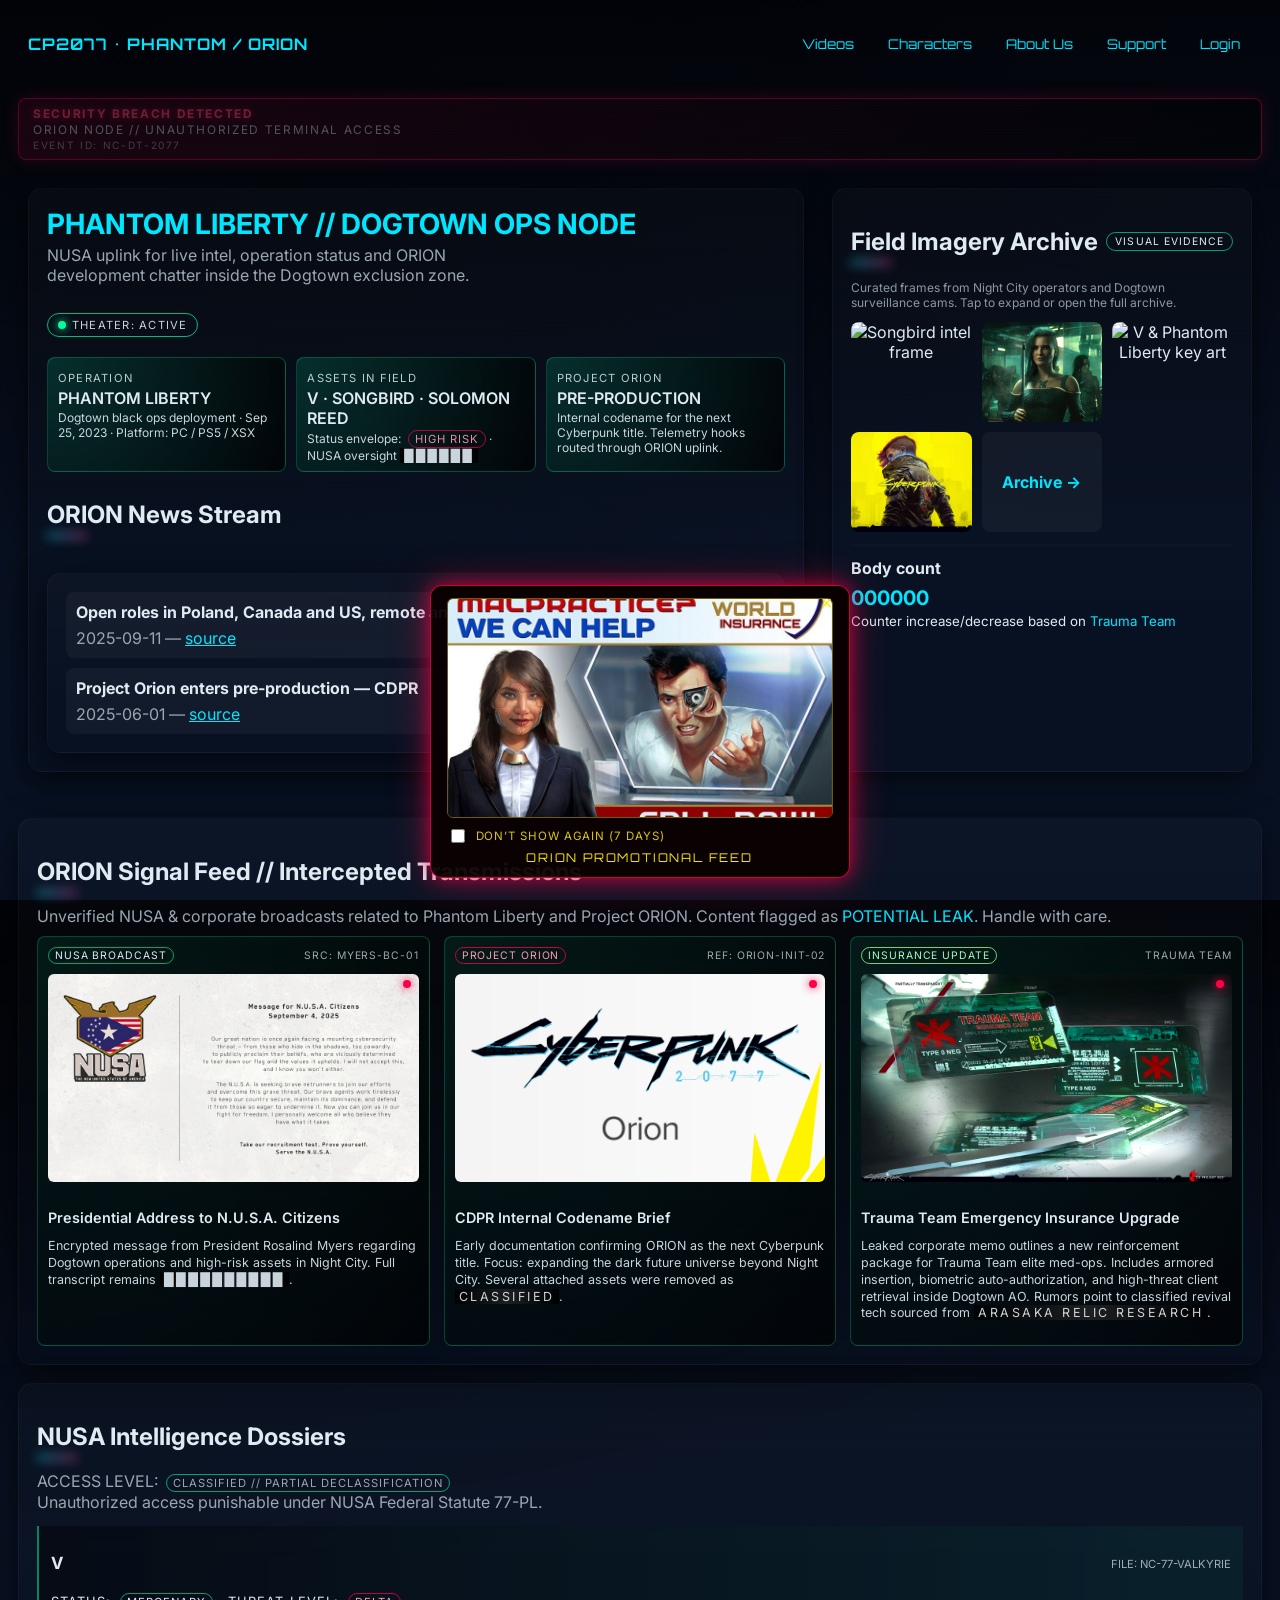
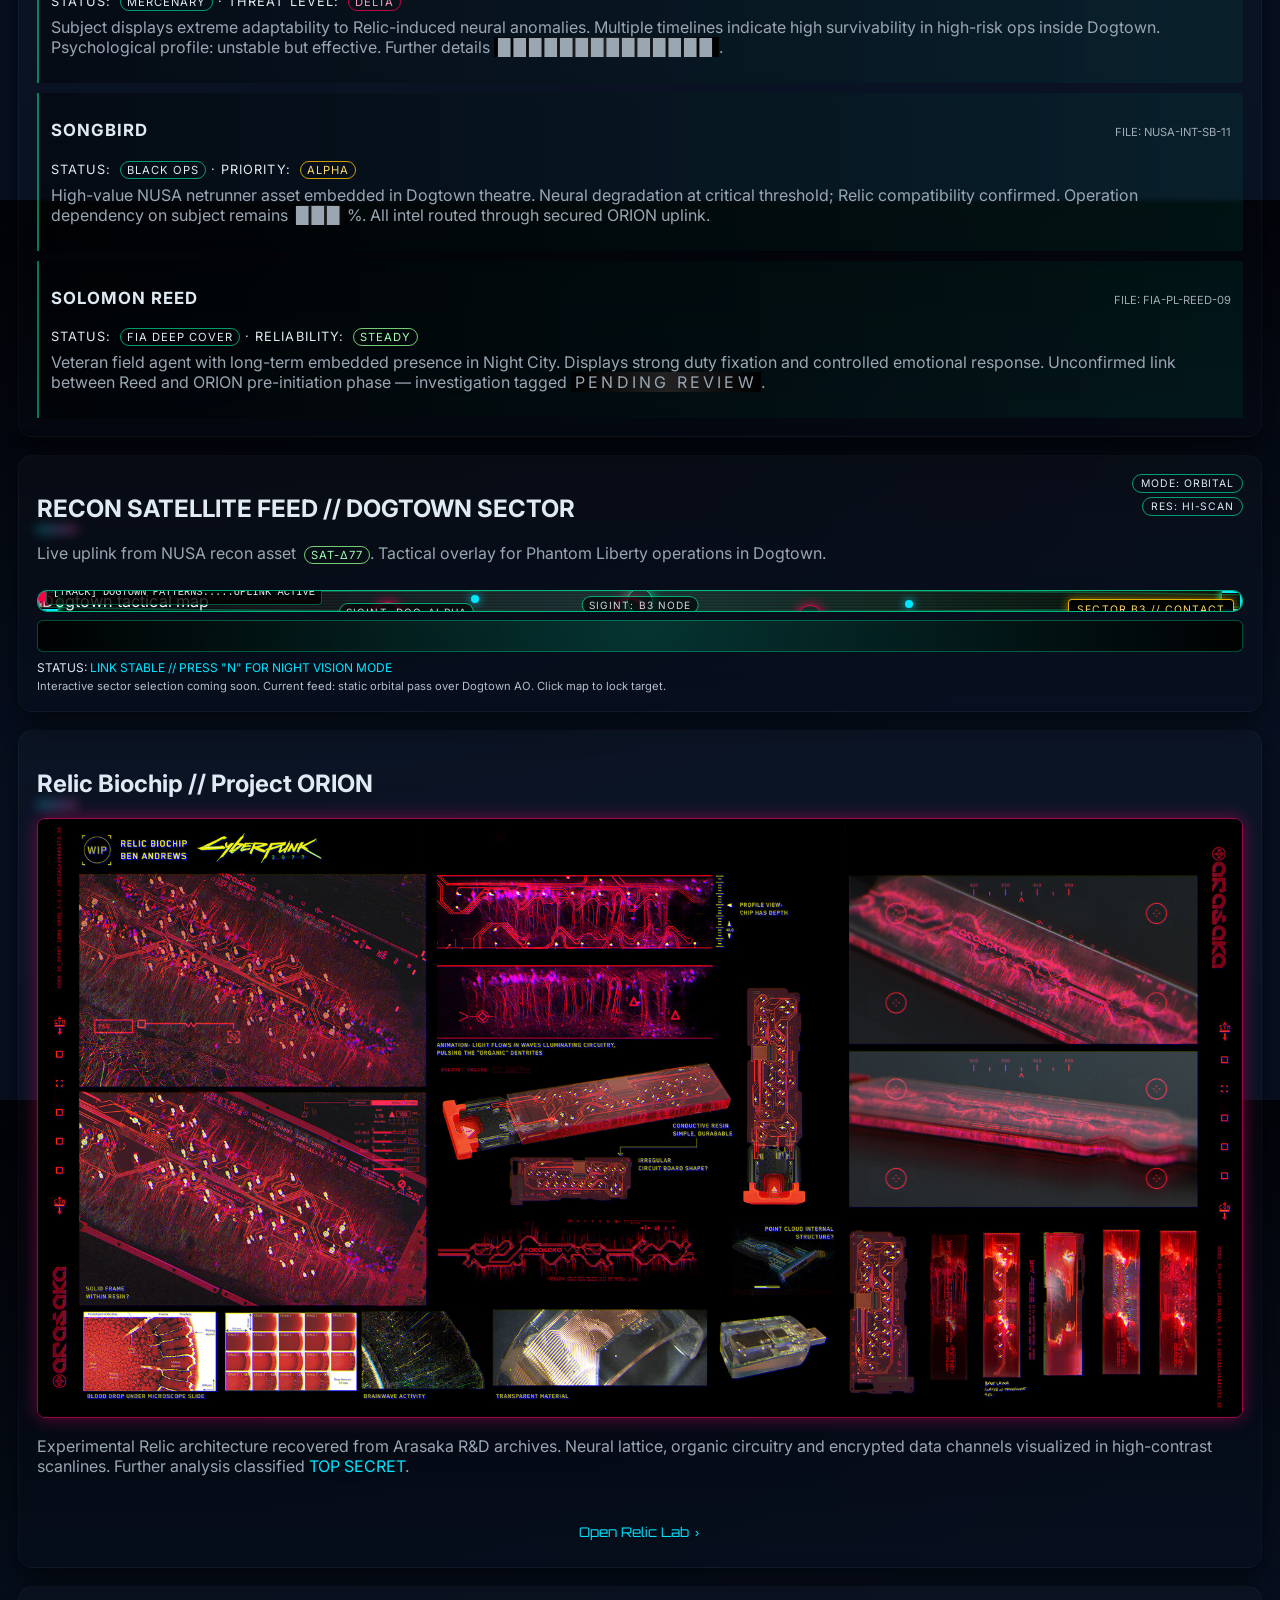
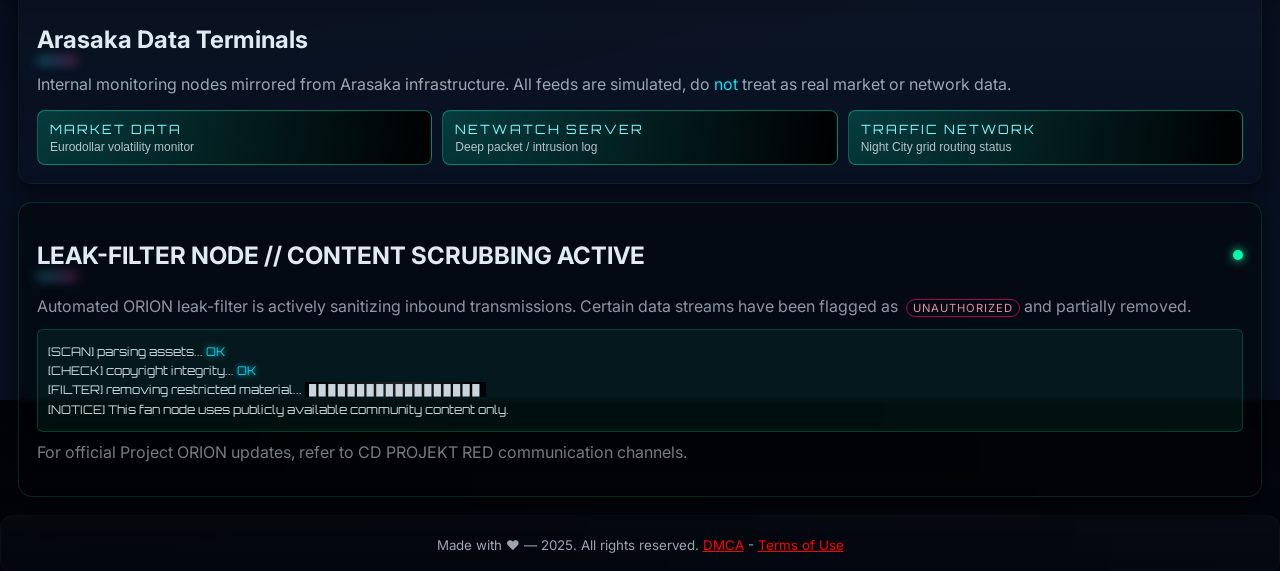
==== commit 6c2720fa: "Update index.html" ====
--- a/index.html
+++ b/index.html
@@ -80,7 +80,7 @@
     const btn = document.getElementById("btn-log");
     if (!btn) return;
 
-    // 1️⃣ Check local session first (fast + reliable)
+    // 1️⃣ Check local session
     const { data: { session } } = await supabase.auth.getSession();
 
     if (!session || !session.user) {
@@ -92,43 +92,58 @@
     }
 
     const userId = session.user.id;
-
-    // 2️⃣ Fetch profile linked to auth.users.id
+    const userEmail = session.user.email;
+
+    // 2️⃣ Helper: Generate Cyberpunk ID (Username-3Let-3Dig)
+    // We use this if the database profile is missing
+    const generateCyberId = (email) => {
+        const username = email.split('@')[0].toUpperCase(); // 'aris' -> 'ARIS'
+        const letters = "XRX"; // You can randomize this if you want
+        const digits = "077";  // You can randomize this too
+        return `${username}-${letters}-${digits}`; 
+    };
+
+    // 3️⃣ Fetch profile from Supabase
     const { data: profile, error } = await supabase
       .from("profiles")
       .select("handle, role")
       .eq("id", userId)
       .single();
 
-    if (error || !profile) {
-      // fallback if profile row is missing
-      btn.textContent = "CONNECTED";
-      btn.onclick = async () => {
+    let displayHandle;
+
+    // 4️⃣ Determine what to show
+    if (error || !profile || !profile.handle) {
+      // FIX: Instead of "CONNECTED", we generate the ID
+      displayHandle = generateCyberId(userEmail);
+    } else {
+      // If profile exists, use the real handle
+      displayHandle = profile.handle;
+    }
+
+    // 5️⃣ Update button UI
+    btn.textContent = displayHandle;
+    btn.classList.add("glitch-effect"); // Optional: adds cool CSS class if you have one
+
+    if (profile && profile.role === "admin") {
+      btn.style.color = "#ffd34d"; // Admin Gold
+      btn.style.textShadow = "0 0 5px #ffd34d";
+    }
+
+    // 6️⃣ Click = Logout
+    btn.onclick = async () => {
+      const confirmLog = confirm("Disconnect from Orion Uplink?");
+      if (confirmLog) {
         await supabase.auth.signOut();
         location.reload();
-      };
-      return;
-    }
-
-    // 3️⃣ Update button with handle
-    btn.textContent = profile.handle;
-
-    if (profile.role === "admin") {
-      btn.style.color = "#ffd34d"; // admin gold
-    }
-
-    // 4️⃣ Temporary action: click = logout
-    btn.onclick = async () => {
-      await supabase.auth.signOut();
-      location.reload();
+      }
     };
   });
 
-
-  supabase.auth.onAuthStateChange(() => {
-  location.reload();
-});
-
+  // Listener for auth state changes (login/logout elsewhere)
+  supabase.auth.onAuthStateChange((event, session) => {
+     if (event === 'SIGNED_OUT') location.reload();
+  });
 </script>
 
 
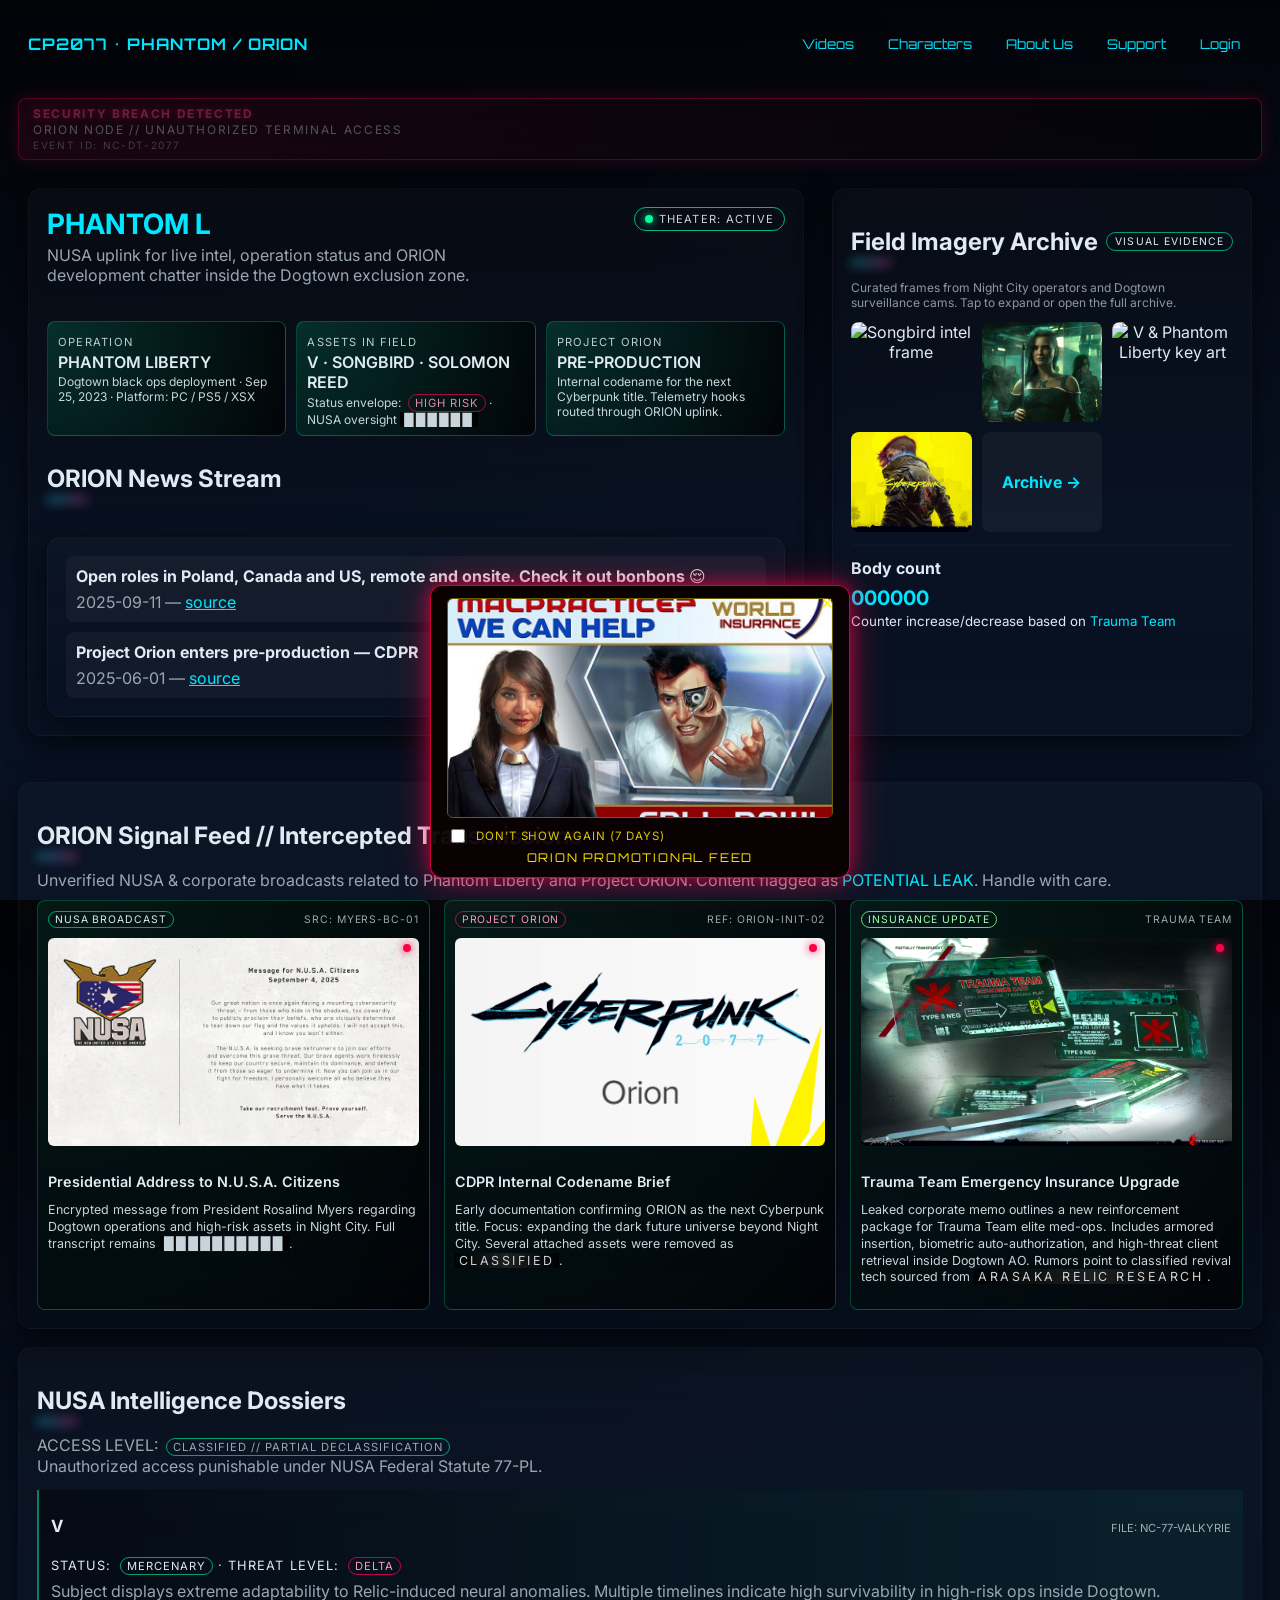
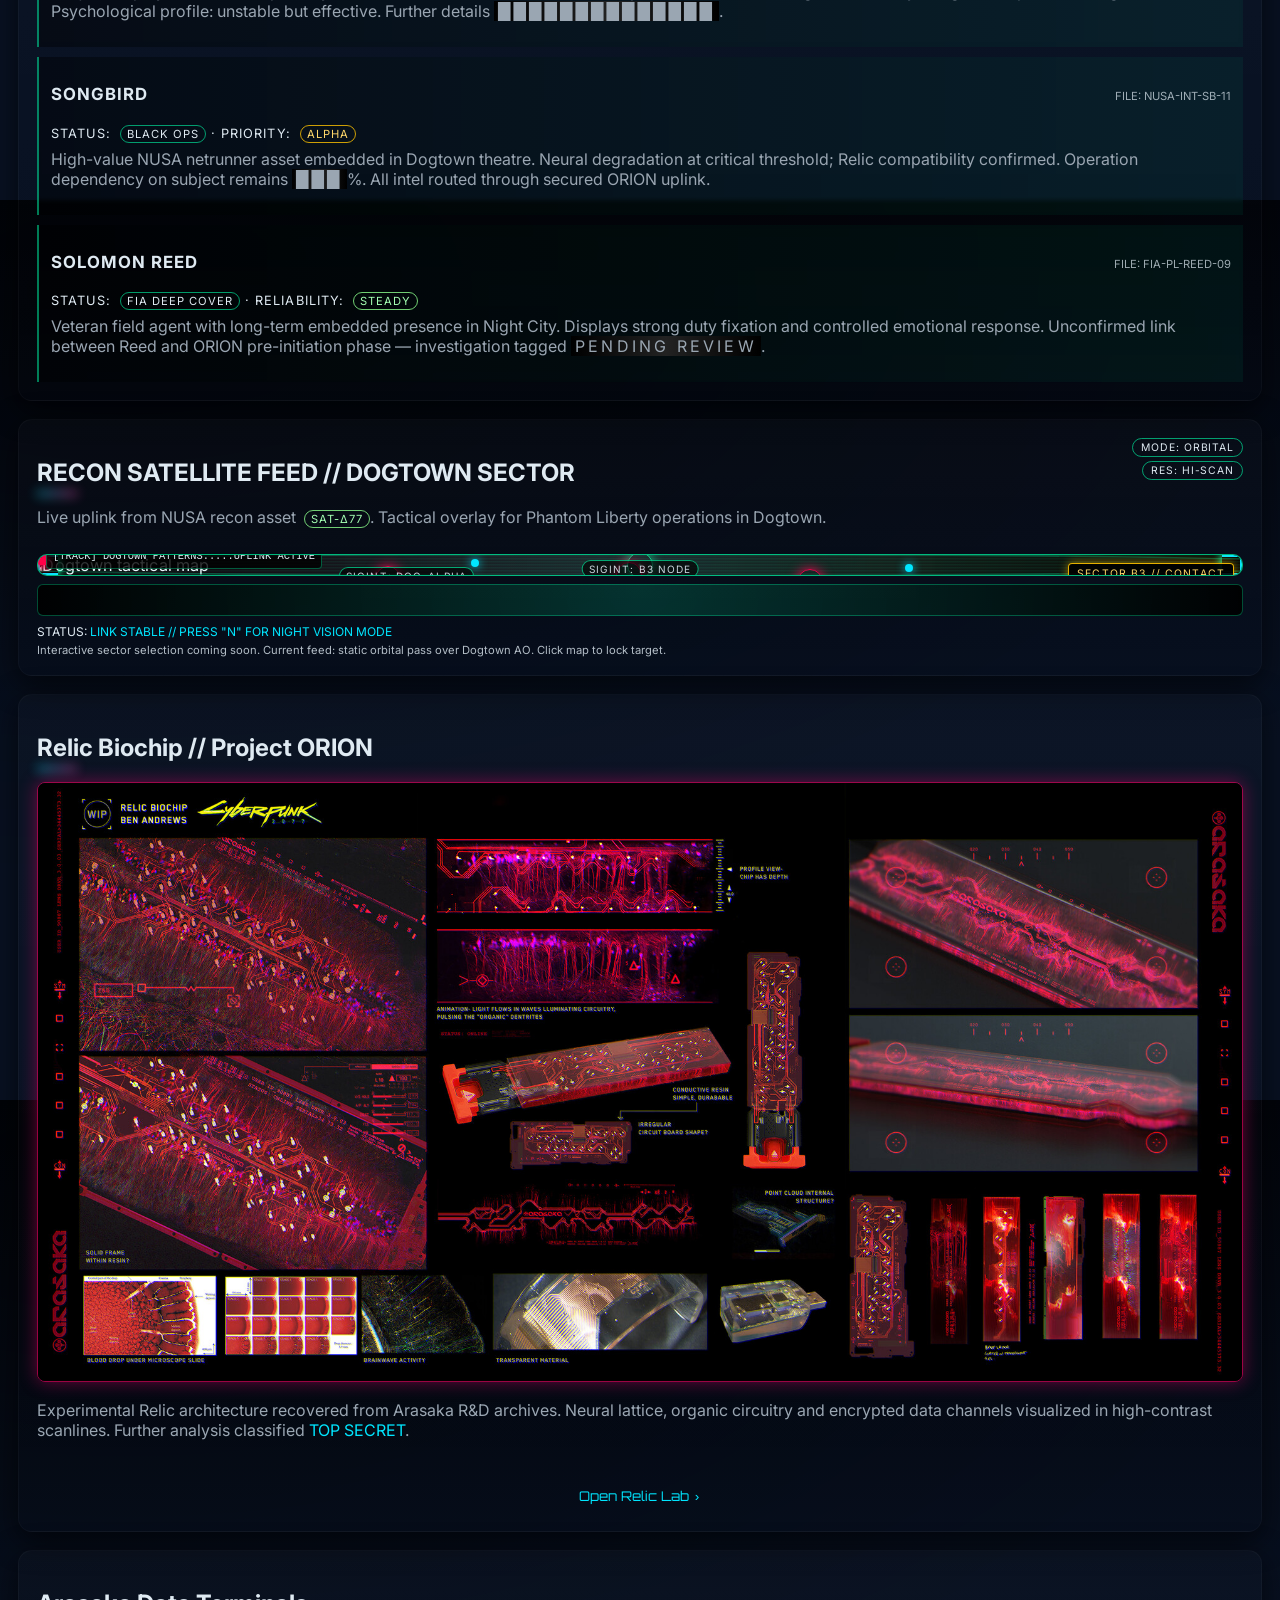
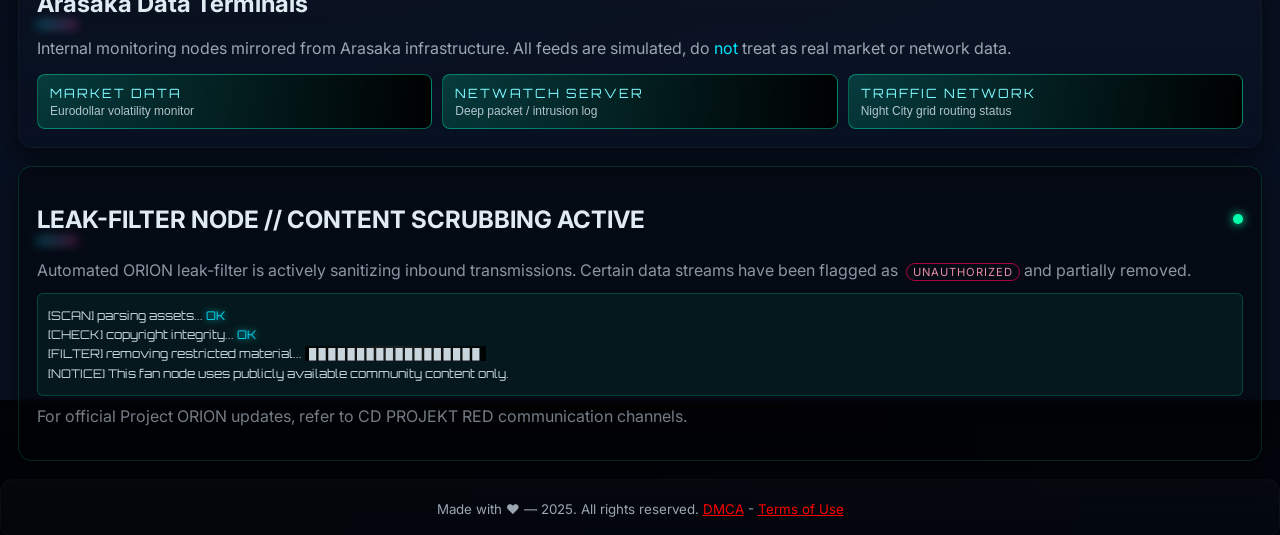
==== commit a25c3a7a: "Update index.html" ====
--- a/index.html
+++ b/index.html
@@ -80,10 +80,11 @@
     const btn = document.getElementById("btn-log");
     if (!btn) return;
 
-    // 1️⃣ Check local session
+    // 1️⃣ Check if user is logged in
     const { data: { session } } = await supabase.auth.getSession();
 
     if (!session || !session.user) {
+      // Guest Mode
       btn.textContent = "Login";
       btn.onclick = () => {
         window.location.href = "auth.html";
@@ -91,48 +92,35 @@
       return;
     }
 
+    // 2️⃣ Logged in: Get the User ID
     const userId = session.user.id;
-    const userEmail = session.user.email;
-
-    // 2️⃣ Helper: Generate Cyberpunk ID (Username-3Let-3Dig)
-    // We use this if the database profile is missing
-    const generateCyberId = (email) => {
-        const username = email.split('@')[0].toUpperCase(); // 'aris' -> 'ARIS'
-        const letters = "XRX"; // You can randomize this if you want
-        const digits = "077";  // You can randomize this too
-        return `${username}-${letters}-${digits}`; 
-    };
-
-    // 3️⃣ Fetch profile from Supabase
+
+    // 3️⃣ Fetch the cool handle from your PROFILES table
+    // Your SQL automatically created this when you signed up!
     const { data: profile, error } = await supabase
       .from("profiles")
       .select("handle, role")
       .eq("id", userId)
       .single();
 
-    let displayHandle;
-
-    // 4️⃣ Determine what to show
-    if (error || !profile || !profile.handle) {
-      // FIX: Instead of "CONNECTED", we generate the ID
-      displayHandle = generateCyberId(userEmail);
+    // 4️⃣ Update the Button
+    if (profile && profile.handle) {
+      // SUCCESS: Show the ID (e.g., ARIS-NCI-077)
+      btn.textContent = profile.handle;
     } else {
-      // If profile exists, use the real handle
-      displayHandle = profile.handle;
+      // FALLBACK: If an old user logs in who doesn't have a profile row yet
+      btn.textContent = "NETRUNNER"; 
     }
 
-    // 5️⃣ Update button UI
-    btn.textContent = displayHandle;
-    btn.classList.add("glitch-effect"); // Optional: adds cool CSS class if you have one
-
+    // Admin Styling (Gold)
     if (profile && profile.role === "admin") {
-      btn.style.color = "#ffd34d"; // Admin Gold
-      btn.style.textShadow = "0 0 5px #ffd34d";
+      btn.style.color = "#ffd34d";
+      btn.style.textShadow = "0 0 8px rgba(255, 211, 77, 0.6)";
     }
 
-    // 6️⃣ Click = Logout
+    // 5️⃣ Logout Logic
     btn.onclick = async () => {
-      const confirmLog = confirm("Disconnect from Orion Uplink?");
+      const confirmLog = confirm("Disconnect link from Orion Node?");
       if (confirmLog) {
         await supabase.auth.signOut();
         location.reload();
@@ -140,9 +128,9 @@
     };
   });
 
-  // Listener for auth state changes (login/logout elsewhere)
+  // Listener for auth state changes
   supabase.auth.onAuthStateChange((event, session) => {
-     if (event === 'SIGNED_OUT') location.reload();
+    if (event === 'SIGNED_OUT') location.reload();
   });
 </script>
 
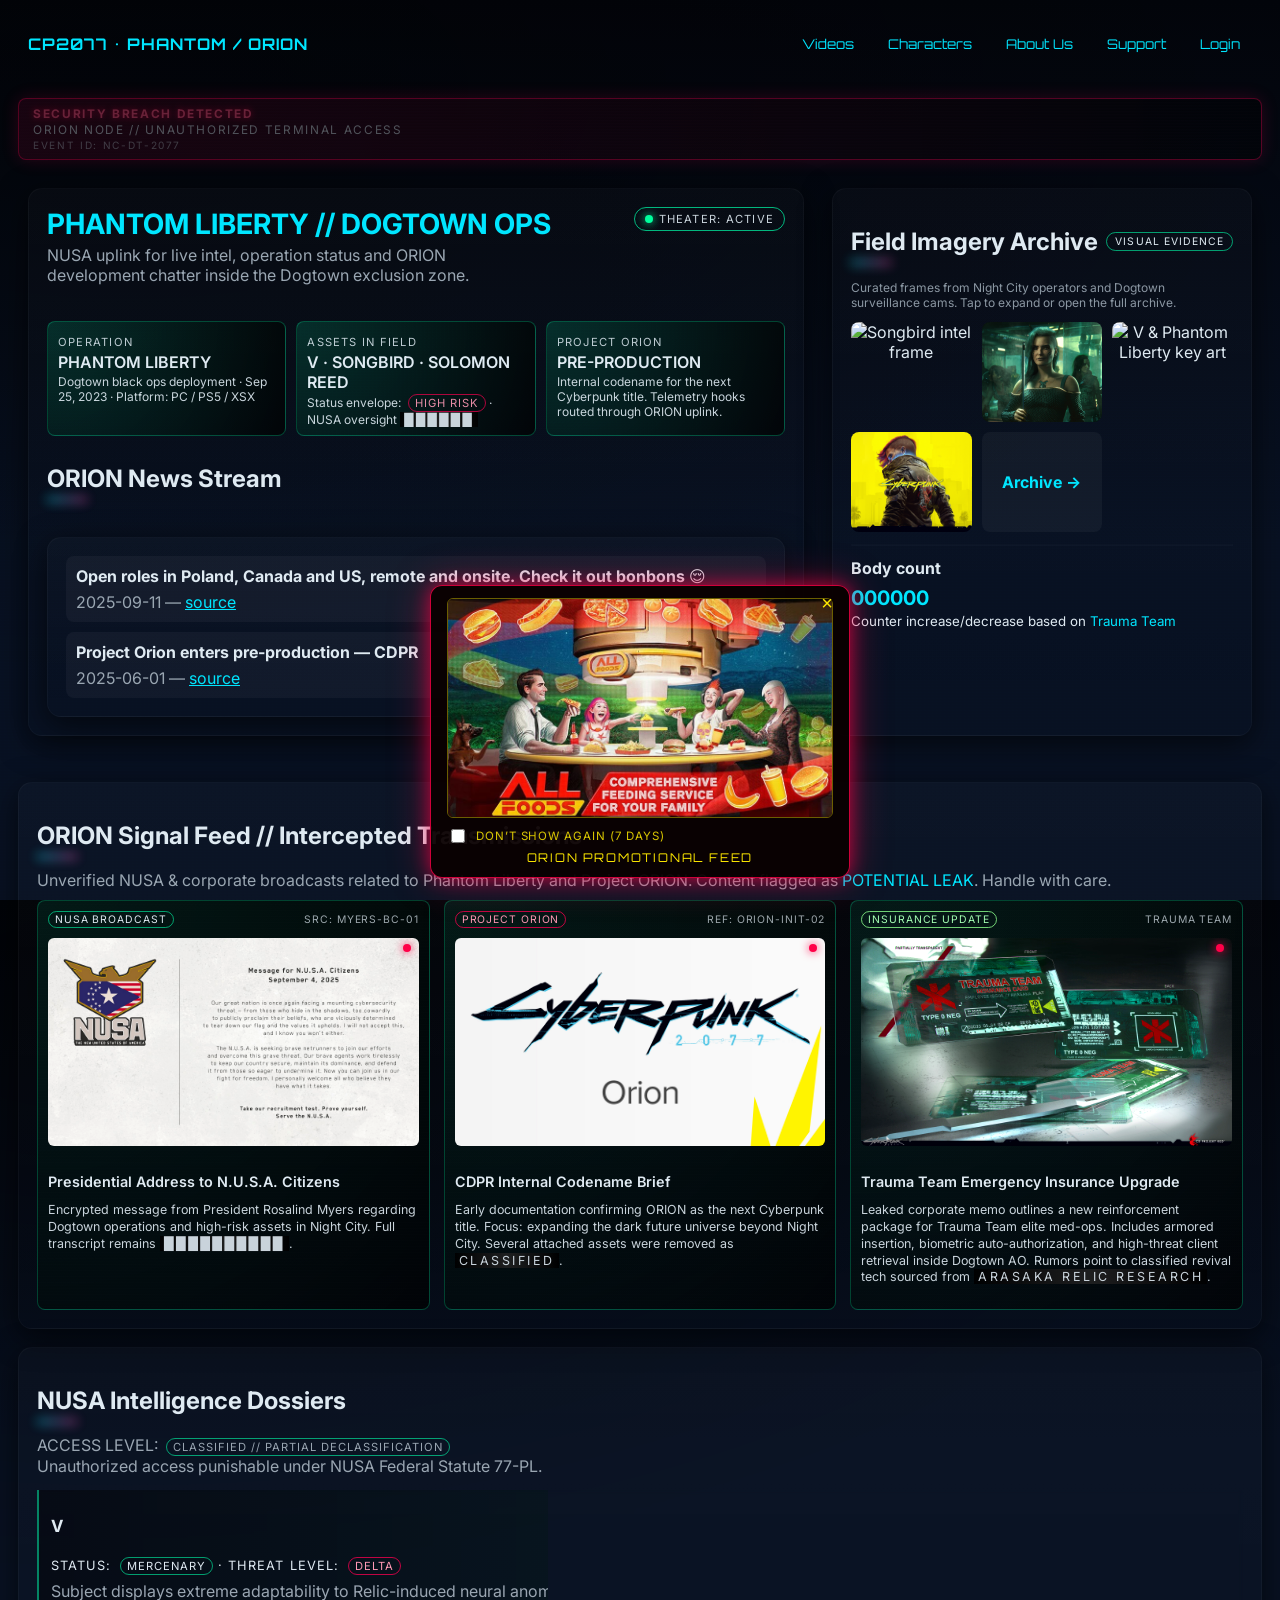
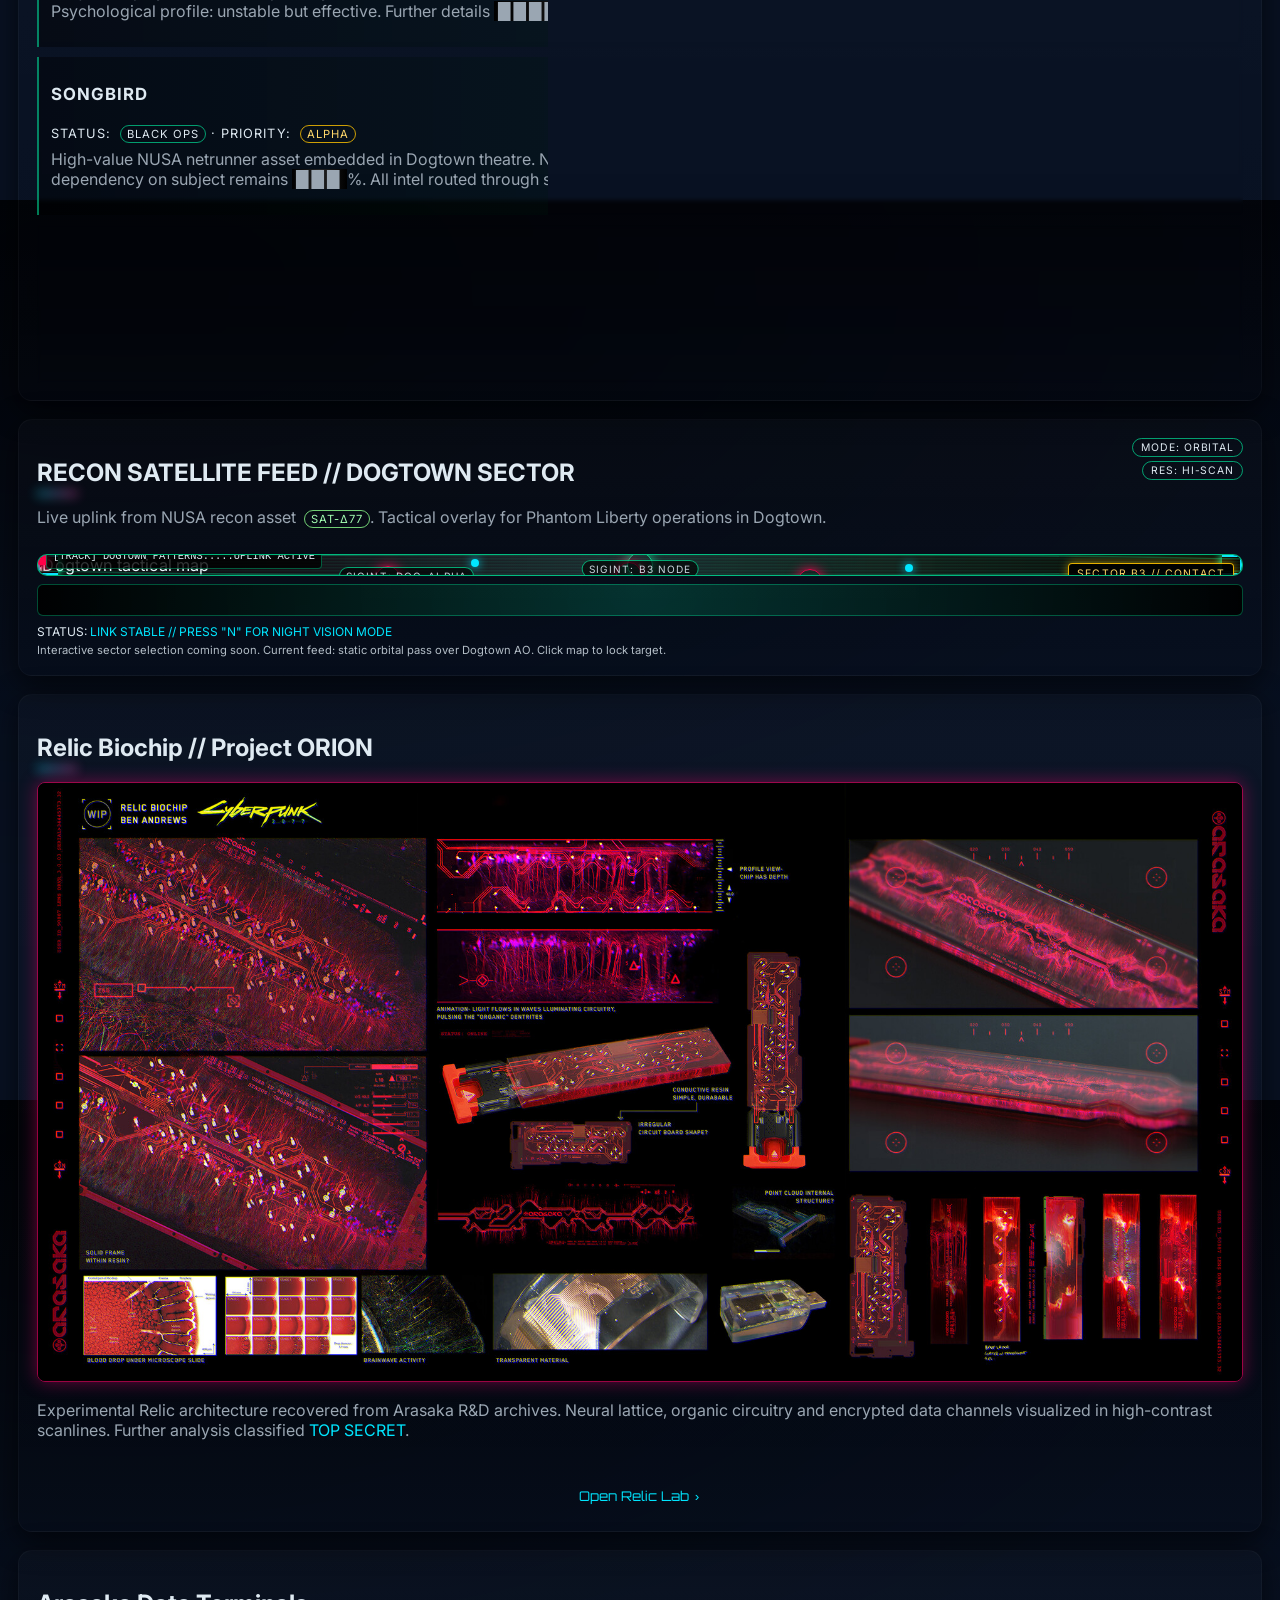
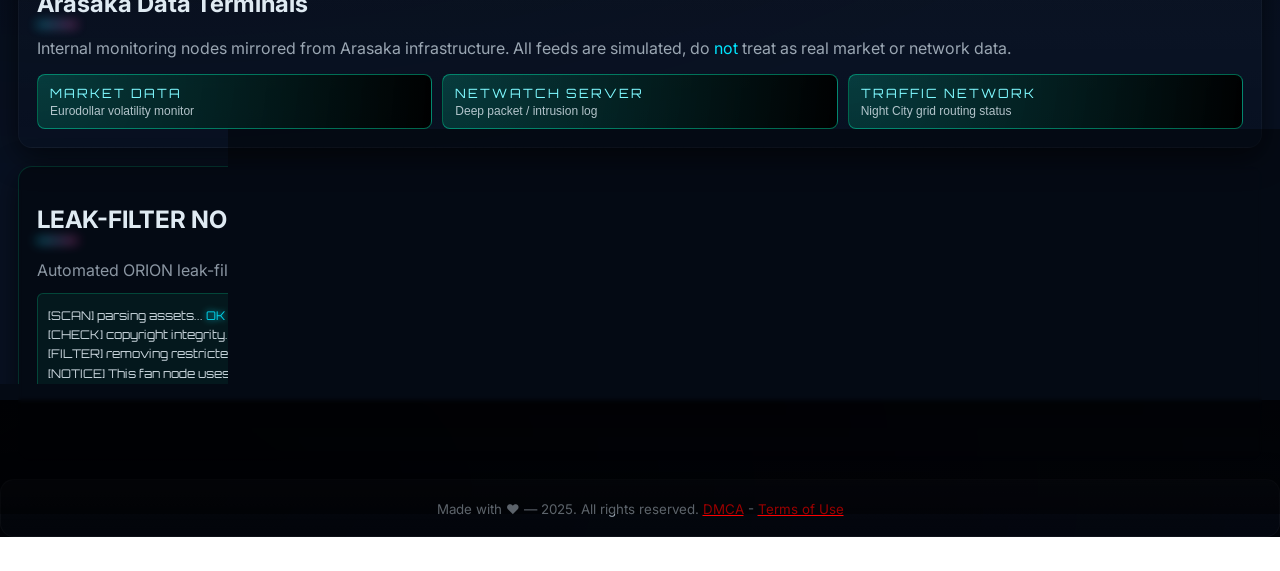
==== commit e408344f: "FIXED WEBSITE BUG Everything fixed" ====
--- a/index.html
+++ b/index.html
@@ -865,20 +865,6 @@
 </div>
 
 
-<!-- BLACKWALL WATCH WARNING (global) -->
-<div id="bw-watch" class="bw-watch" aria-hidden="true">
-  <div class="bw-watch__inner">
-    <img class="bw-watch__sigil" src="media/uti/nci.png" alt="Night Corp Sigil">
-    <div class="bw-watch__text" id="bwWatchText">
-      <div>YOU ARE BEING WATCHED</div>
-      <div>EVERYTHING YOU SEE ALSO SEES YOU</div>
-      <div>THERE IS NO WAY BACK</div>
-    </div>
-    <div class="bw-watch__hint">RELOAD REQUIRED</div>
-  </div>
-</div>
-
-
 
 <script src="https://cdn.jsdelivr.net/npm/@supabase/supabase-js@2"></script>
 
@@ -897,7 +883,7 @@
   <script type="text/JAVASCRIPT" src="script.js"></script> <!-- MAIN LOGIC -->
   <script src="ads.js"></script> <!-- NEW: ad logic -->
   <script src="intrusion.js"></script>
-  <script src="blackwall-watch.js"></script>
+
 
 
 <!--  
--- a/style.css
+++ b/style.css
@@ -4969,95 +4969,3 @@
   font-weight: 800;
 }
 
-
-
-
-
-
-
-
-
-
-
-
-
-/* ============================
-   BLACKWALL WATCH WARNING
-   ============================ */
-
-.bw-watch{
-  position: fixed;
-  inset: 0;
-  z-index: 100000; /* above everything */
-  display: grid;
-  place-items: center;
-  background: #000;
-  opacity: 0;
-  pointer-events: none;
-  transition: opacity 140ms ease-out;
-}
-
-.bw-watch.open{
-  opacity: 1;
-  pointer-events: auto;
-}
-
-.bw-watch__inner{
-  width: min(720px, 92vw);
-  text-align: center;
-  padding: 20px 14px;
-}
-
-.bw-watch__sigil{
-  width: min(269px, 55vw);
-  height: auto;
-  display: block;
-  margin: 0 auto 14px;
-  filter: drop-shadow(0 0 28px rgba(255,0,60,0.28));
-}
-
-.bw-watch__text{
-  font-family: "Orbitron", sans-serif;
-  text-transform: uppercase;
-  letter-spacing: 0.12em;
-  color: #ff123f;
-  font-size: 14px;
-  line-height: 1.55;
-  text-shadow: 0 0 18px rgba(255,0,60,0.22);
-}
-
-.bw-watch__text > div{
-  margin: 6px 0;
-}
-
-.bw-watch__hint{
-  margin-top: 14px;
-  font-family: "Orbitron", sans-serif;
-  letter-spacing: 0.16em;
-  text-transform: uppercase;
-  font-size: 11px;
-  color: rgba(255, 60, 90, 0.75);
-}
-
-/* lock page interaction while active */
-body.bw-locked{
-  overflow: hidden;
-}
-
-
-
-
-/* subtle degradation after many reloads */
-.bw-watch.degrade .bw-watch__text > div{
-  transform: translateX(var(--bw-x, 0px));
-}
-
-/* per-line offsets (set by JS) */
-.bw-watch.degrade .bw-watch__text > div:nth-child(1){ transform: translateX(var(--bw-x1, 0px)); }
-.bw-watch.degrade .bw-watch__text > div:nth-child(2){ transform: translateX(var(--bw-x2, 0px)); }
-.bw-watch.degrade .bw-watch__text > div:nth-child(3){ transform: translateX(var(--bw-x3, 0px)); }
-
-/* a tiny “wrongness” in spacing too */
-.bw-watch.degrade .bw-watch__text{
-  letter-spacing: 0.14em;
-}
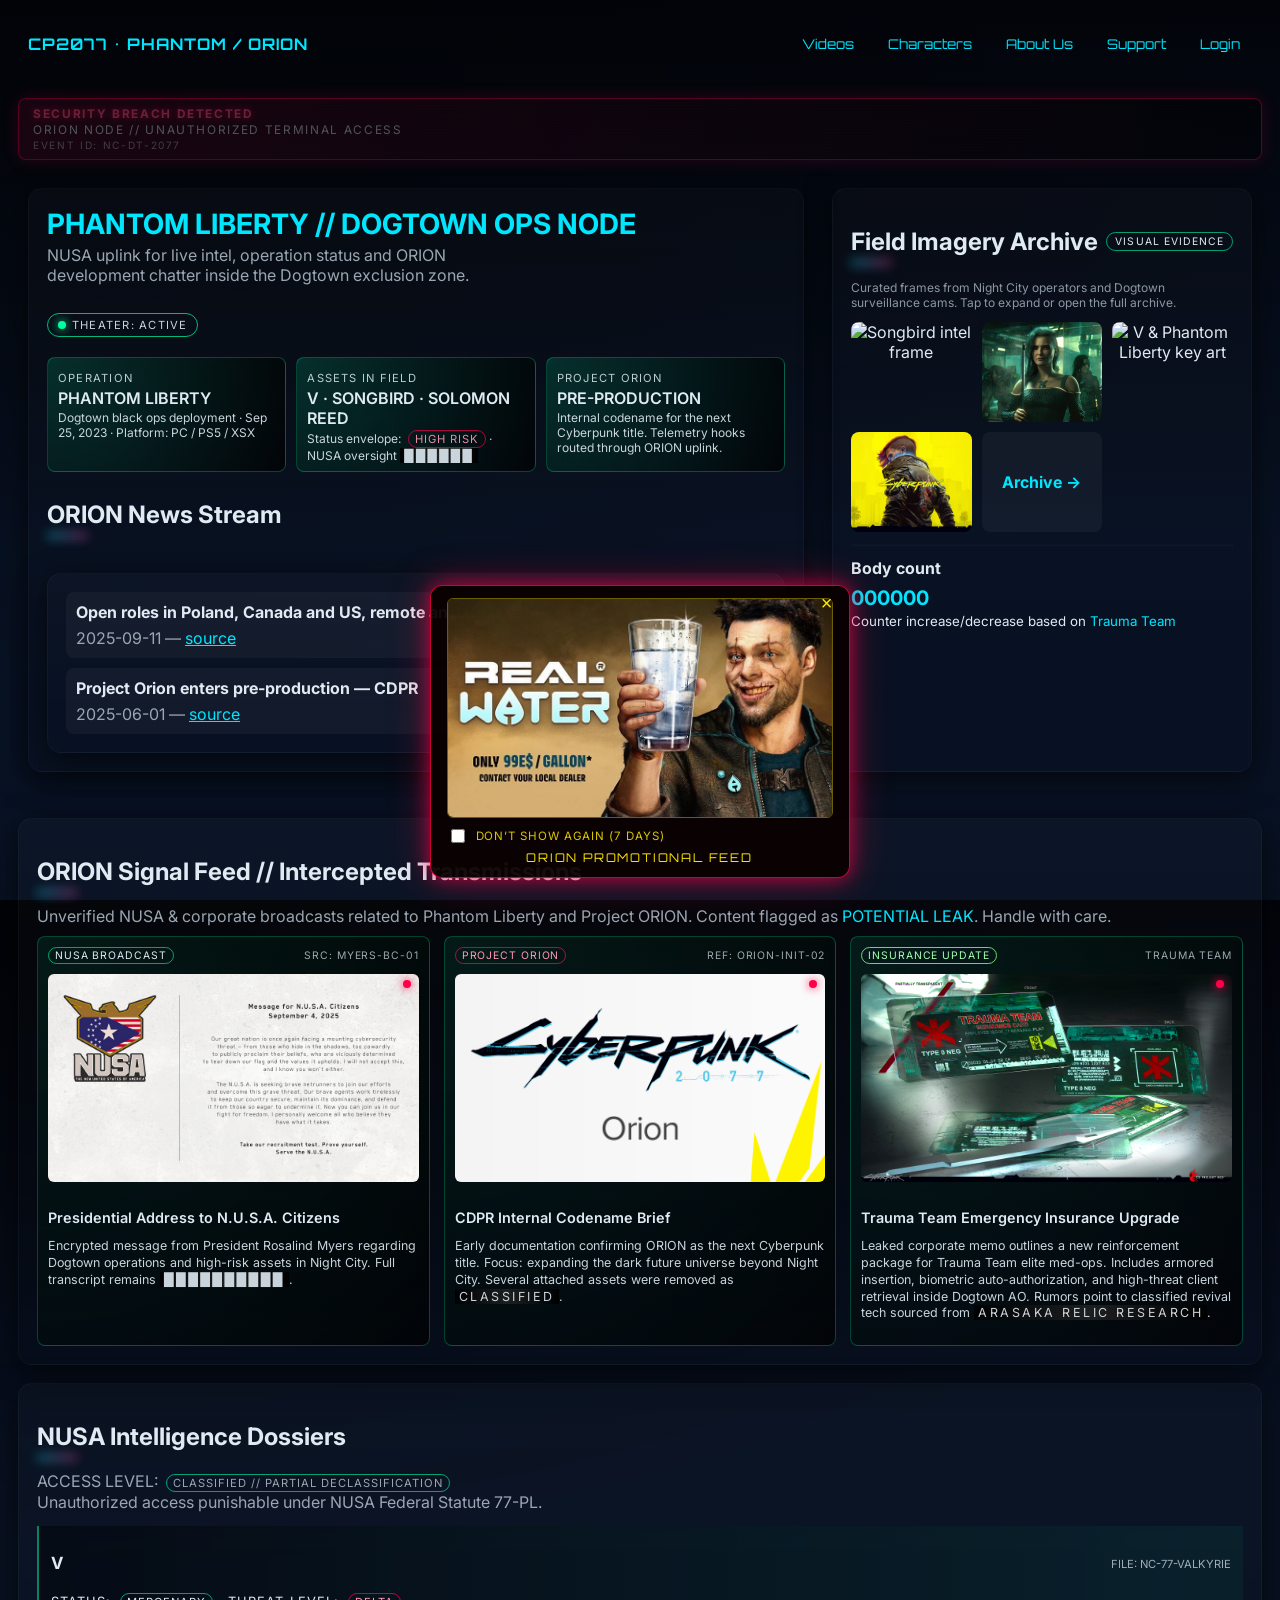
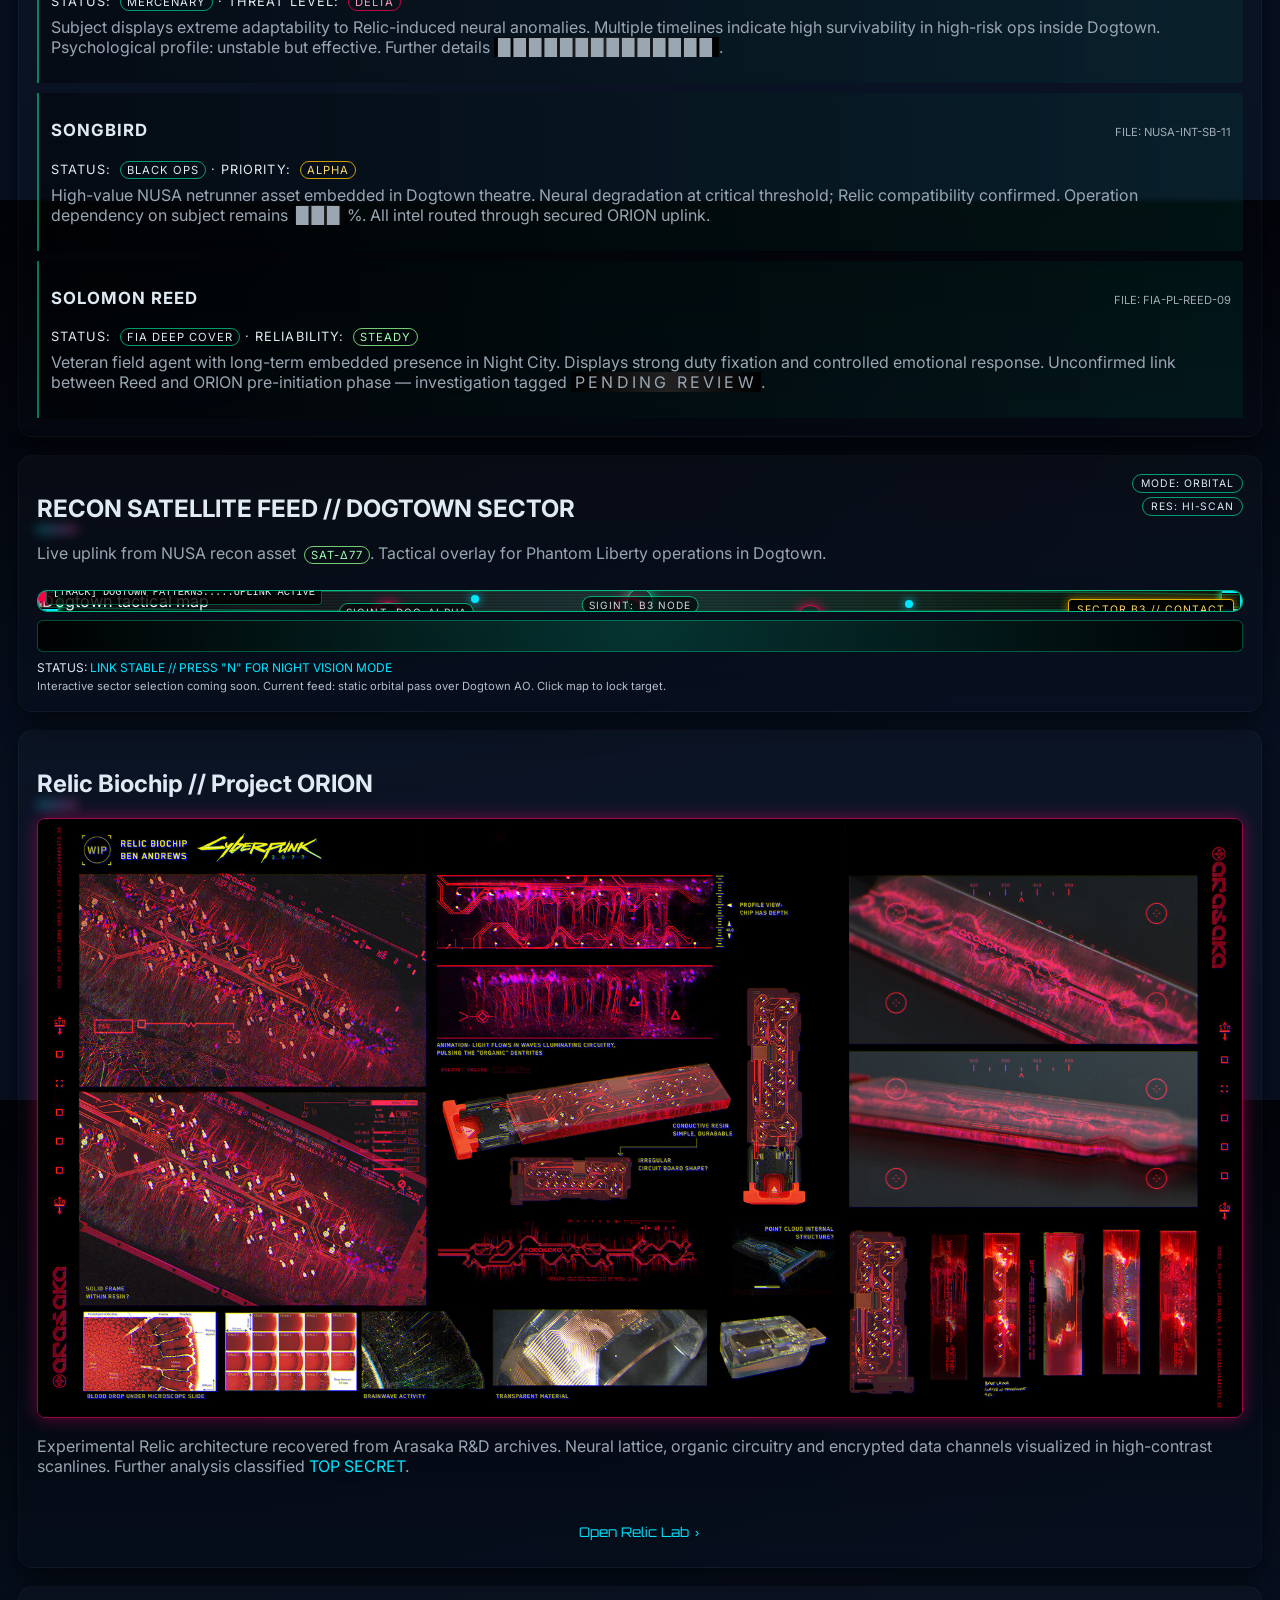
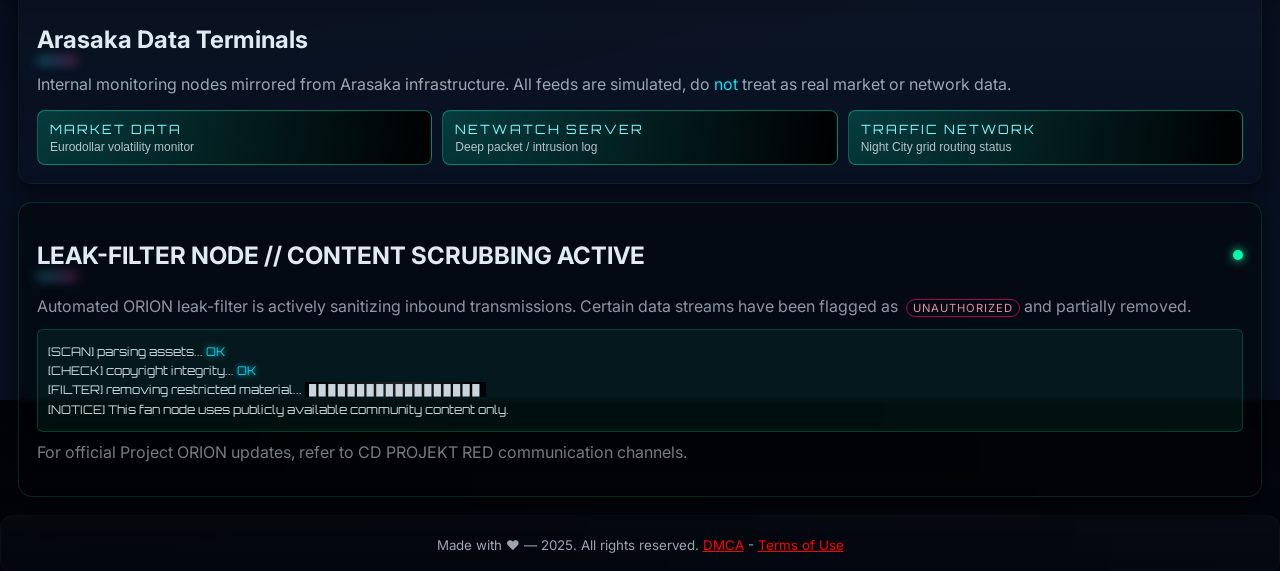
==== commit 4f5cda16: "Update index.html" ====
--- a/index.html
+++ b/index.html
@@ -84,35 +84,35 @@
     const { data: { session } } = await supabase.auth.getSession();
 
     if (!session || !session.user) {
-      // Guest Mode
+      // NOT LOGGED IN
       btn.textContent = "Login";
-      btn.onclick = () => {
-        window.location.href = "auth.html";
-      };
+      btn.onclick = () => { window.location.href = "auth.html"; };
       return;
     }
 
-    // 2️⃣ Logged in: Get the User ID
     const userId = session.user.id;
 
-    // 3️⃣ Fetch the cool handle from your PROFILES table
-    // Your SQL automatically created this when you signed up!
+    // 2️⃣ Fetch the "handle" column from "profiles"
+    // (This contains the "Aris-NCI-077" string generated by your SQL)
     const { data: profile, error } = await supabase
       .from("profiles")
-      .select("handle, role")
+      .select("handle, role") 
       .eq("id", userId)
       .single();
 
-    // 4️⃣ Update the Button
+    // 3️⃣ Display the Handle
     if (profile && profile.handle) {
-      // SUCCESS: Show the ID (e.g., ARIS-NCI-077)
+      // SUCCESS: Displays "Aris-NCI-077"
       btn.textContent = profile.handle;
+      
+      // Optional: Add a cool glitch effect class if you have one
+      // btn.classList.add("glitch-text"); 
     } else {
-      // FALLBACK: If an old user logs in who doesn't have a profile row yet
+      // Fallback (Only happens if SQL trigger failed or user is very old)
       btn.textContent = "NETRUNNER"; 
     }
 
-    // Admin Styling (Gold)
+    // 4️⃣ Admin Styling (Gold text)
     if (profile && profile.role === "admin") {
       btn.style.color = "#ffd34d";
       btn.style.textShadow = "0 0 8px rgba(255, 211, 77, 0.6)";
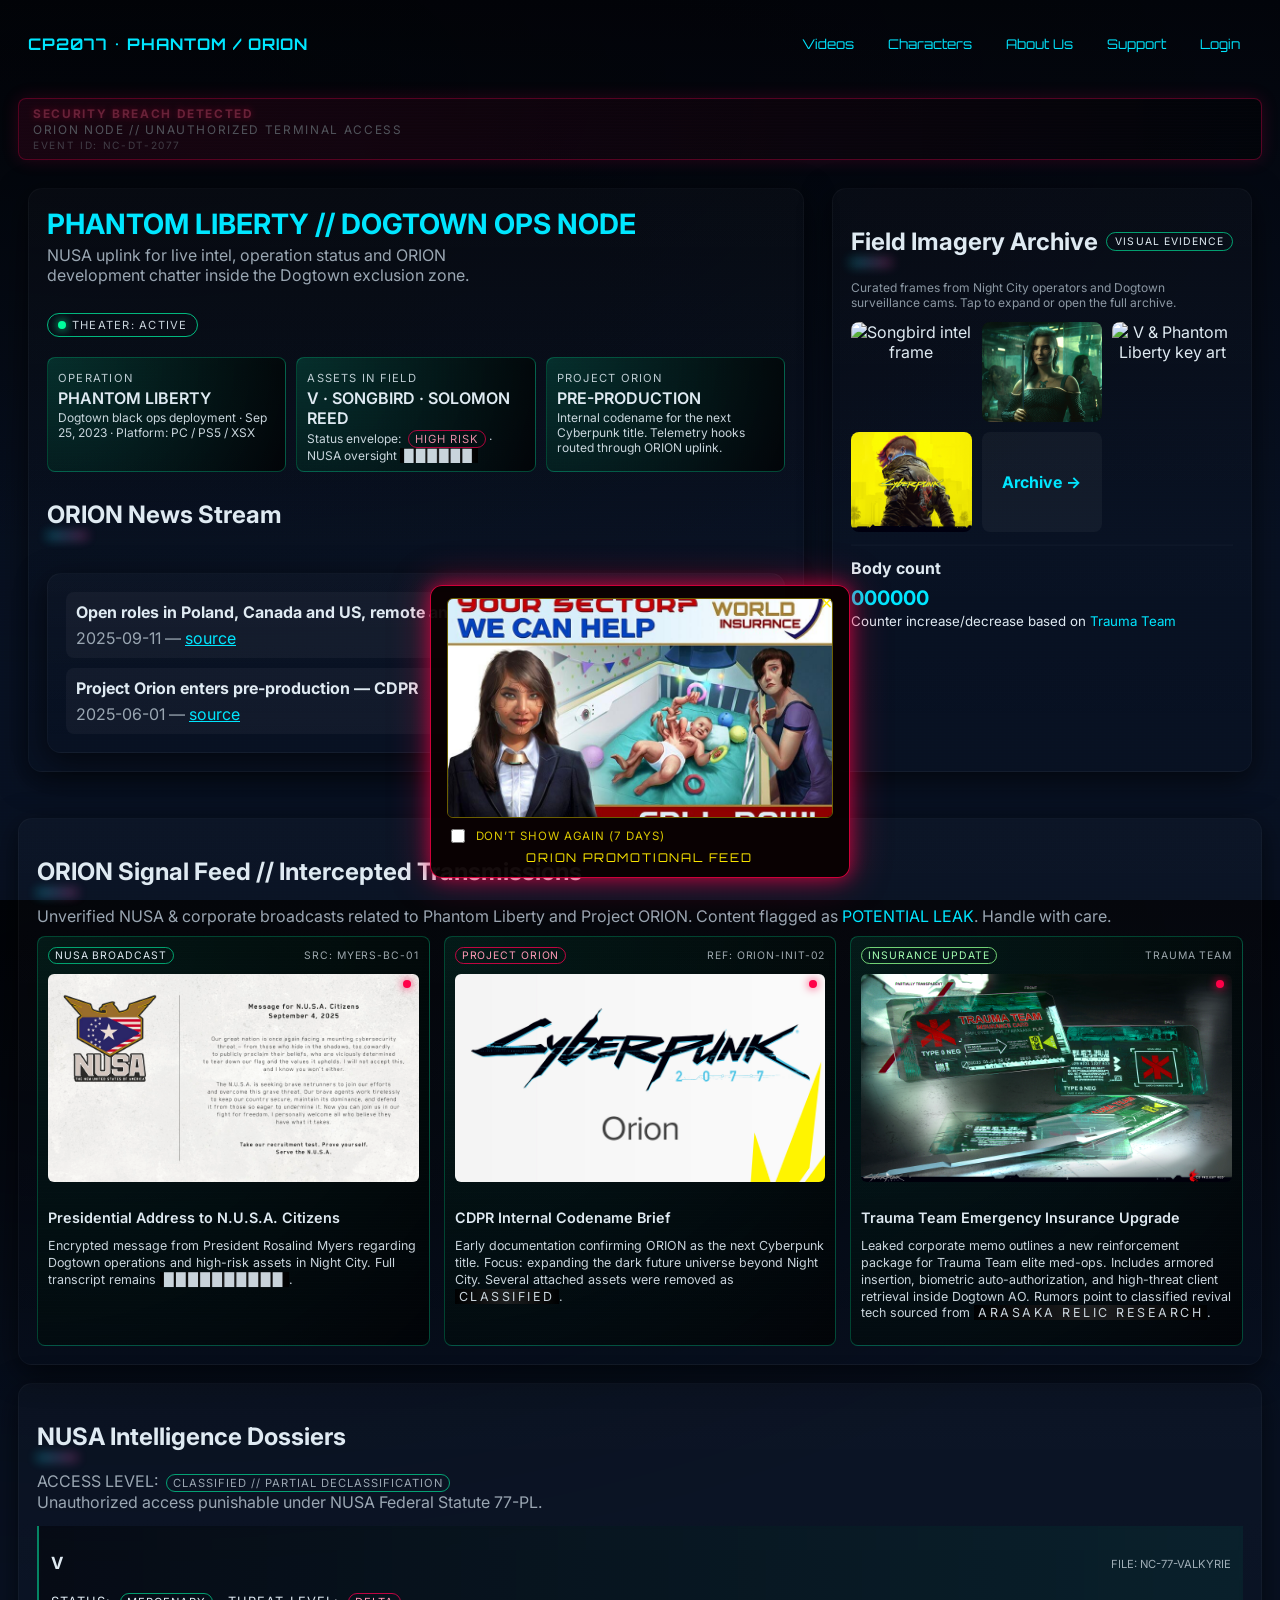
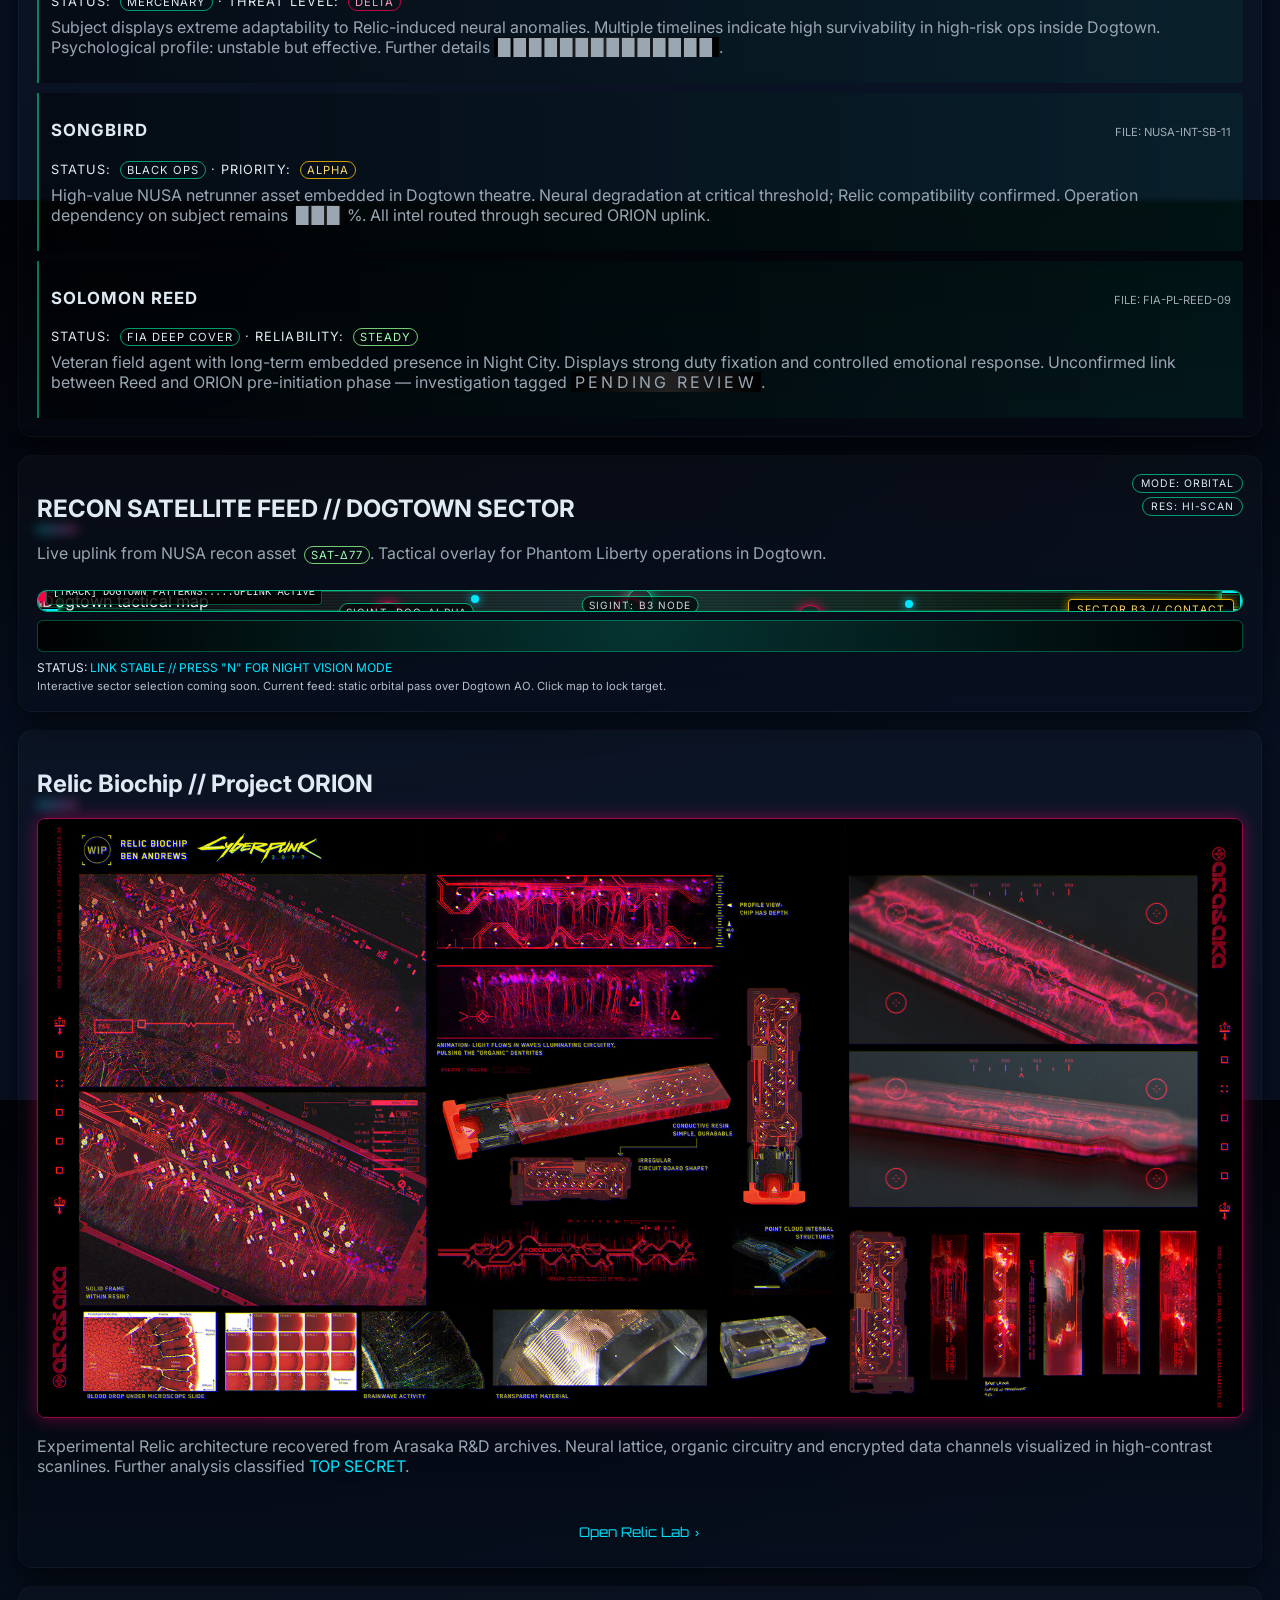
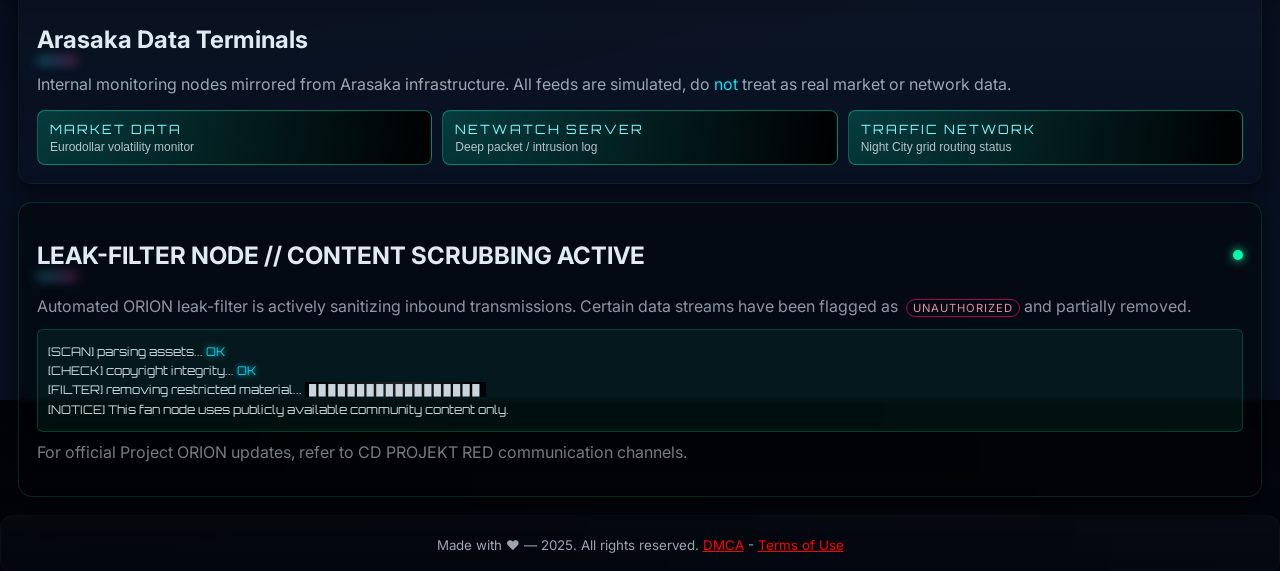
==== commit c27e9b1f: "auth and index fix" ====
--- a/index.html
+++ b/index.html
@@ -80,47 +80,48 @@
     const btn = document.getElementById("btn-log");
     if (!btn) return;
 
-    // 1️⃣ Check if user is logged in
+    // 1️⃣ Check local session first
     const { data: { session } } = await supabase.auth.getSession();
 
+    // IF NOT LOGGED IN
     if (!session || !session.user) {
-      // NOT LOGGED IN
-      btn.textContent = "Login";
-      btn.onclick = () => { window.location.href = "auth.html"; };
+      btn.textContent = "LOGIN";
+      btn.onclick = () => {
+        window.location.href = "auth.html";
+      };
       return;
     }
 
     const userId = session.user.id;
 
-    // 2️⃣ Fetch the "handle" column from "profiles"
-    // (This contains the "Aris-NCI-077" string generated by your SQL)
+    // 2️⃣ Fetch the specific HANDLE from the database
+    // Your SQL now saves it exactly like "ADMIN-NCI-001" or "ARIS-PL-077"
     const { data: profile, error } = await supabase
       .from("profiles")
-      .select("handle, role") 
+      .select("handle, role")
       .eq("id", userId)
       .single();
 
-    // 3️⃣ Display the Handle
+    // 3️⃣ Display logic
     if (profile && profile.handle) {
-      // SUCCESS: Displays "Aris-NCI-077"
-      btn.textContent = profile.handle;
-      
-      // Optional: Add a cool glitch effect class if you have one
-      // btn.classList.add("glitch-text"); 
+      // FORCE UPPERCASE just to be safe and match the aesthetic
+      btn.textContent = profile.handle.toUpperCase(); 
     } else {
-      // Fallback (Only happens if SQL trigger failed or user is very old)
+      // Fallback if something is loading or missing
       btn.textContent = "NETRUNNER"; 
     }
 
-    // 4️⃣ Admin Styling (Gold text)
+    // 4️⃣ Admin Gold Mode
     if (profile && profile.role === "admin") {
-      btn.style.color = "#ffd34d";
-      btn.style.textShadow = "0 0 8px rgba(255, 211, 77, 0.6)";
+      btn.style.color = "#ffd34d"; // Gold
+      btn.style.textShadow = "0 0 10px rgba(255, 211, 77, 0.5)";
+      btn.style.borderColor = "rgba(255, 211, 77, 0.4)";
     }
 
-    // 5️⃣ Logout Logic
+    // 5️⃣ Logout Action
     btn.onclick = async () => {
-      const confirmLog = confirm("Disconnect link from Orion Node?");
+      // Cyberpunk style confirm box
+      const confirmLog = confirm("Sever connection to Orion Node?");
       if (confirmLog) {
         await supabase.auth.signOut();
         location.reload();
@@ -128,7 +129,7 @@
     };
   });
 
-  // Listener for auth state changes
+  // Listener: If they log out in another tab, reload this one
   supabase.auth.onAuthStateChange((event, session) => {
     if (event === 'SIGNED_OUT') location.reload();
   });
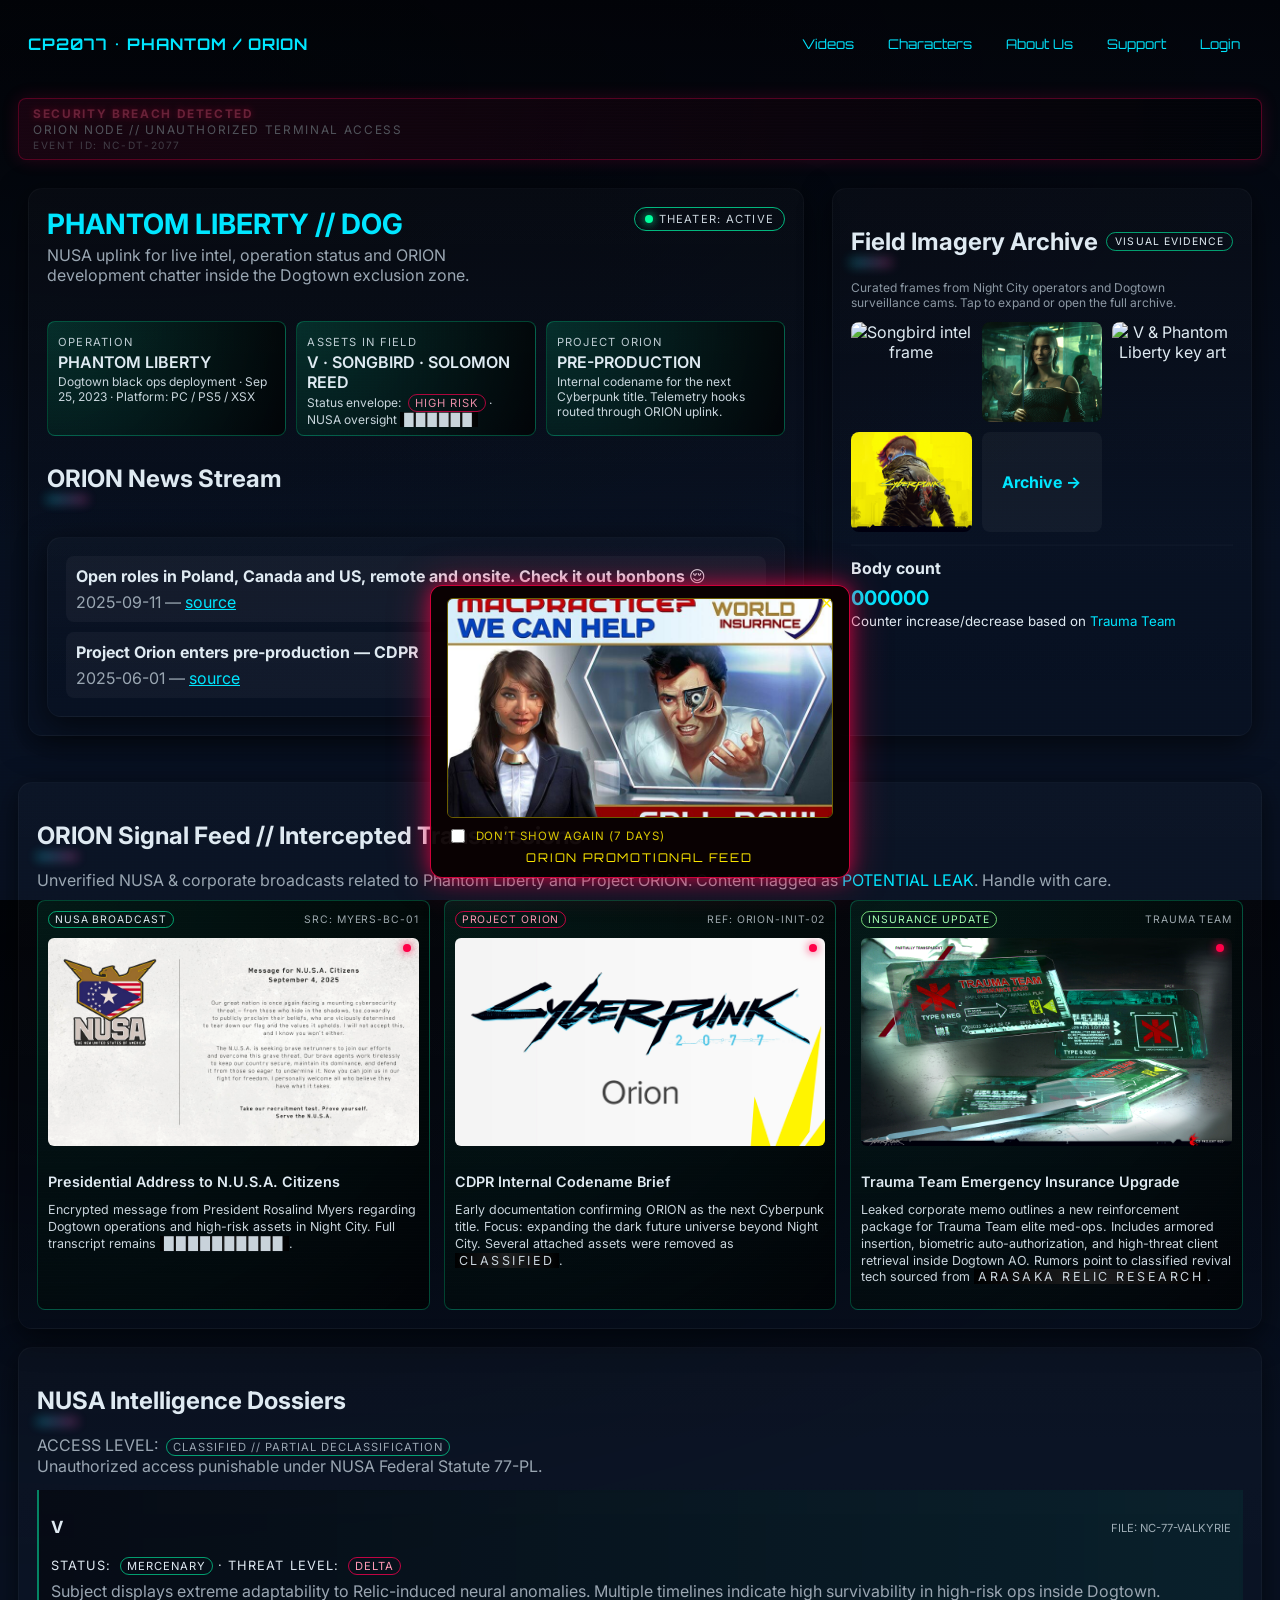
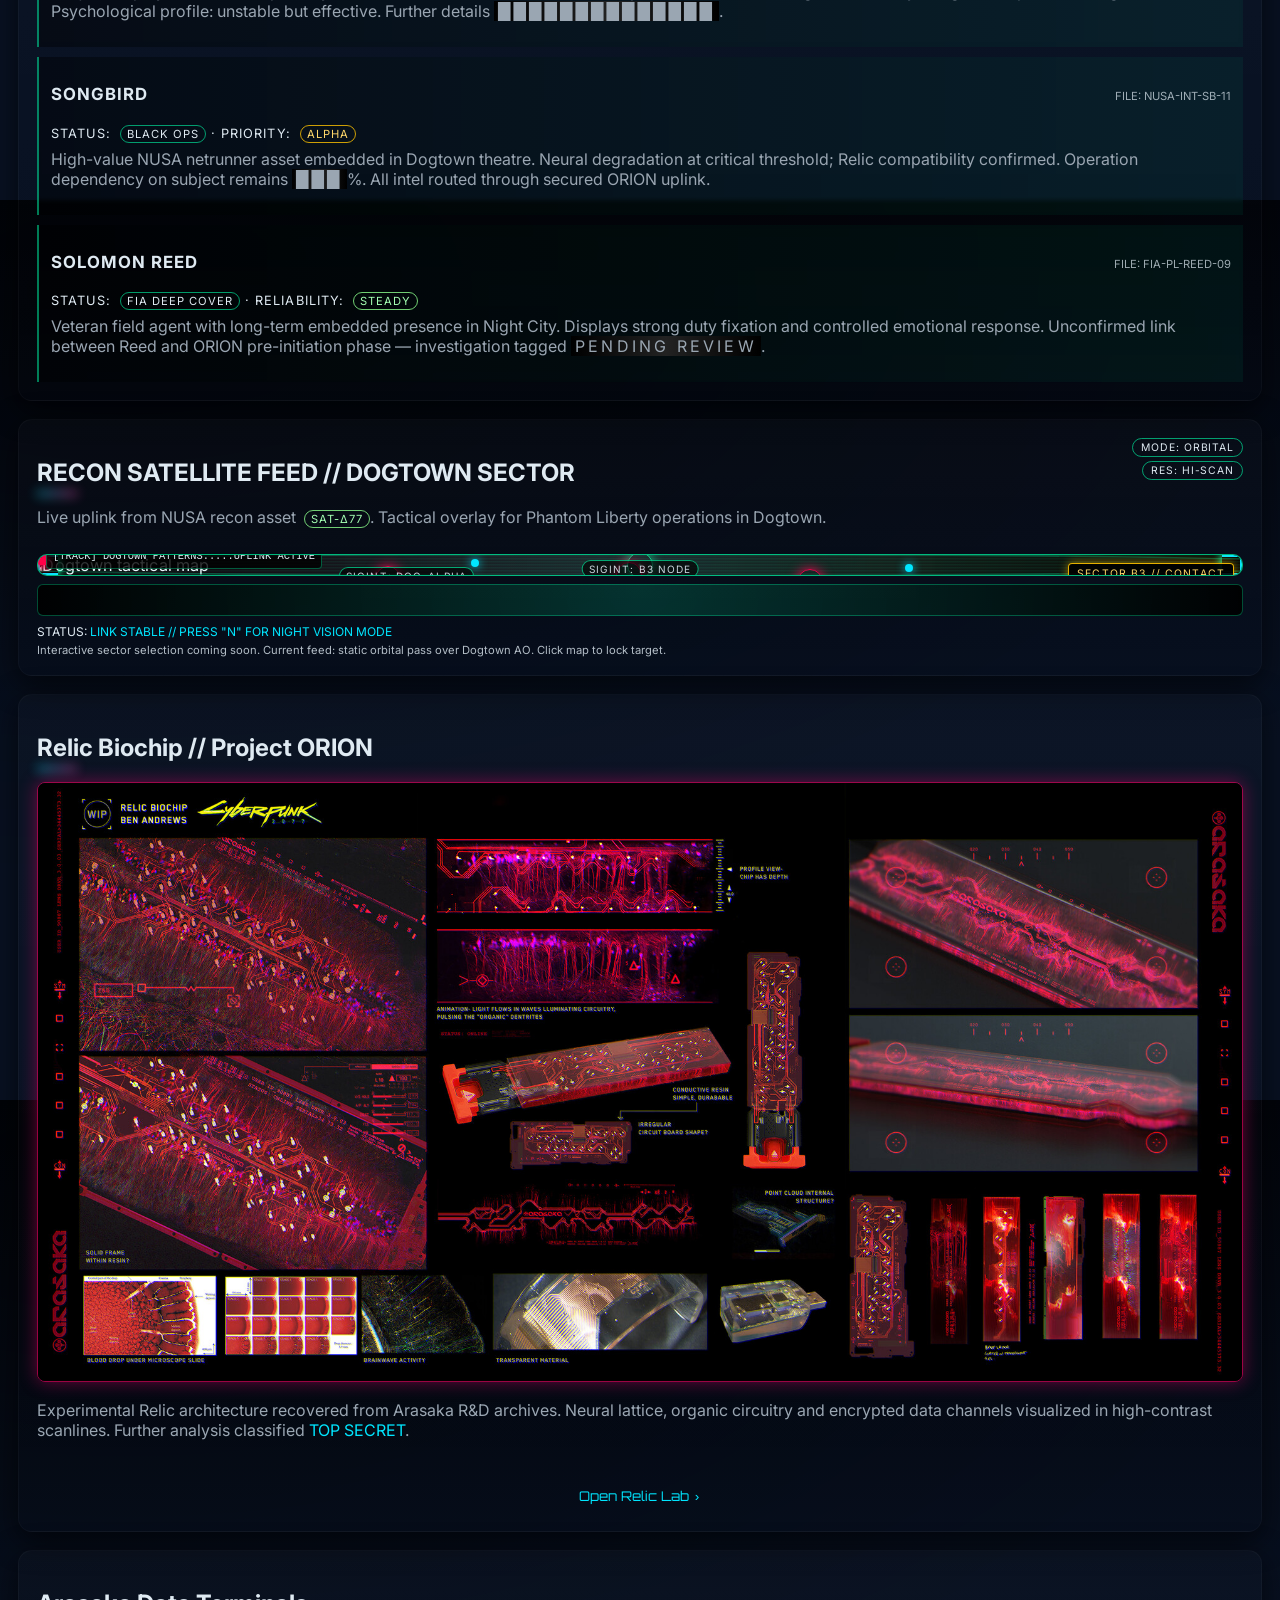
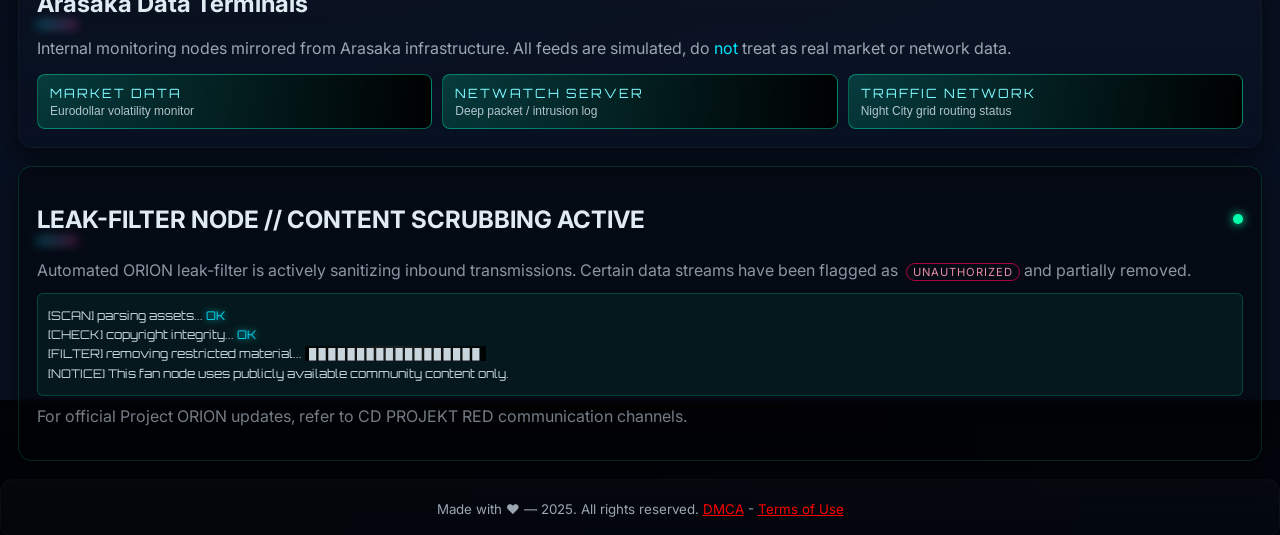
==== commit ba9ebdb9: "Update index.html" ====
--- a/index.html
+++ b/index.html
@@ -80,47 +80,44 @@
     const btn = document.getElementById("btn-log");
     if (!btn) return;
 
-    // 1️⃣ Check local session first
+    // 1️⃣ Check session
     const { data: { session } } = await supabase.auth.getSession();
 
-    // IF NOT LOGGED IN
+    // NOT LOGGED IN
     if (!session || !session.user) {
       btn.textContent = "LOGIN";
-      btn.onclick = () => {
-        window.location.href = "auth.html";
-      };
+      btn.onclick = () => window.location.href = "auth.html";
       return;
     }
 
     const userId = session.user.id;
 
-    // 2️⃣ Fetch the specific HANDLE from the database
-    // Your SQL now saves it exactly like "ADMIN-NCI-001" or "ARIS-PL-077"
+    // 2️⃣ FETCH THE THREE PIECES YOU ACTUALLY WANT
     const { data: profile, error } = await supabase
       .from("profiles")
-      .select("handle, role")
+      .select("base_username, affiliation, code, role")
       .eq("id", userId)
       .single();
 
-    // 3️⃣ Display logic
-    if (profile && profile.handle) {
-      // FORCE UPPERCASE just to be safe and match the aesthetic
-      btn.textContent = profile.handle.toUpperCase(); 
-    } else {
-      // Fallback if something is loading or missing
-      btn.textContent = "NETRUNNER"; 
+    if (error || !profile) {
+      console.error("Profile fetch error:", error);
+      btn.textContent = "NETRUNNER";
+      return;
     }
 
-    // 4️⃣ Admin Gold Mode
-    if (profile && profile.role === "admin") {
-      btn.style.color = "#ffd34d"; // Gold
-      btn.style.textShadow = "0 0 10px rgba(255, 211, 77, 0.5)";
+    // 3️⃣ BUILD THE HANDLE MANUALLY
+    const displayHandle = `${profile.base_username}-${profile.affiliation}-${profile.code}`.toUpperCase();
+    btn.textContent = displayHandle;
+
+    // 4️⃣ ADMIN GOLD MODE
+    if (profile.role === "admin") {
+      btn.style.color = "#ffd34d";
+      btn.style.textShadow = "0 0 10px rgba(255, 211, 77, 0.6)";
       btn.style.borderColor = "rgba(255, 211, 77, 0.4)";
     }
 
-    // 5️⃣ Logout Action
+    // 5️⃣ LOGOUT
     btn.onclick = async () => {
-      // Cyberpunk style confirm box
       const confirmLog = confirm("Sever connection to Orion Node?");
       if (confirmLog) {
         await supabase.auth.signOut();
@@ -129,11 +126,12 @@
     };
   });
 
-  // Listener: If they log out in another tab, reload this one
-  supabase.auth.onAuthStateChange((event, session) => {
-    if (event === 'SIGNED_OUT') location.reload();
+  // Sync logout across tabs
+  supabase.auth.onAuthStateChange((event) => {
+    if (event === "SIGNED_OUT") location.reload();
   });
 </script>
+
 
 
 
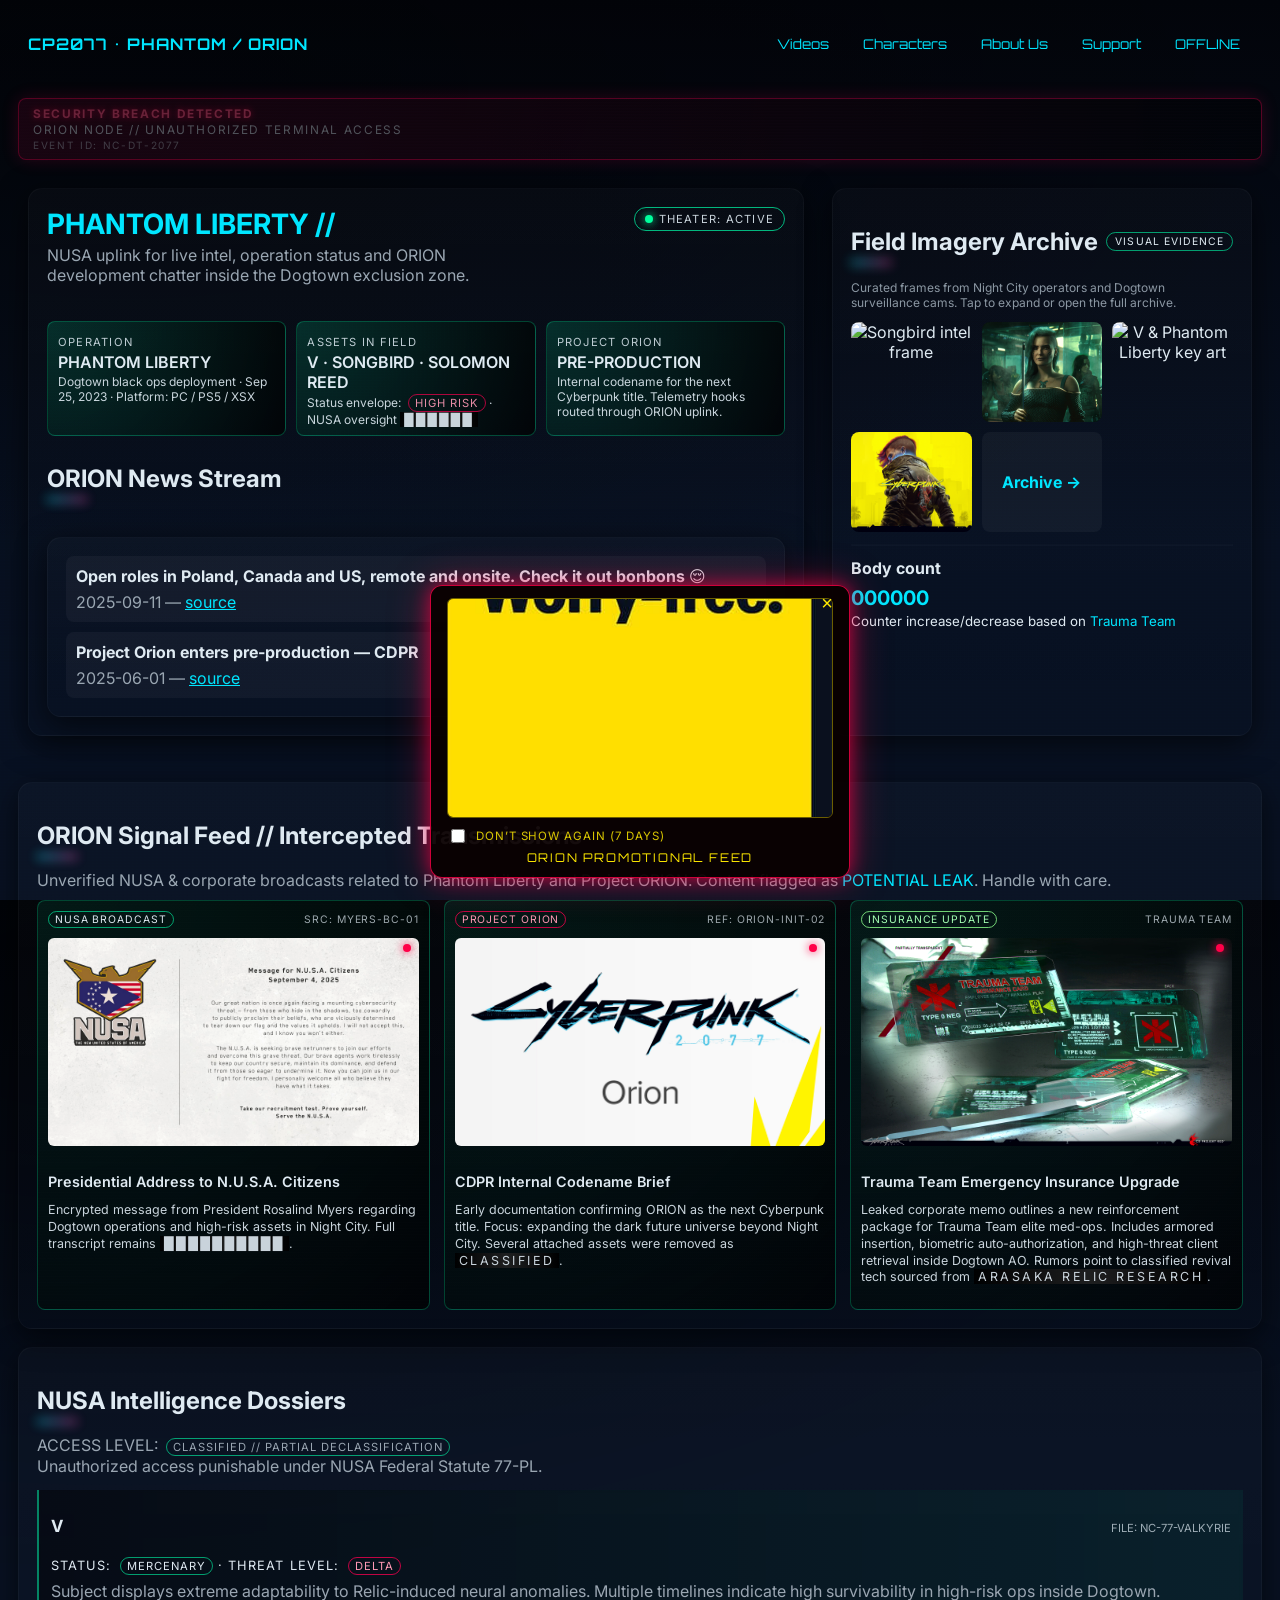
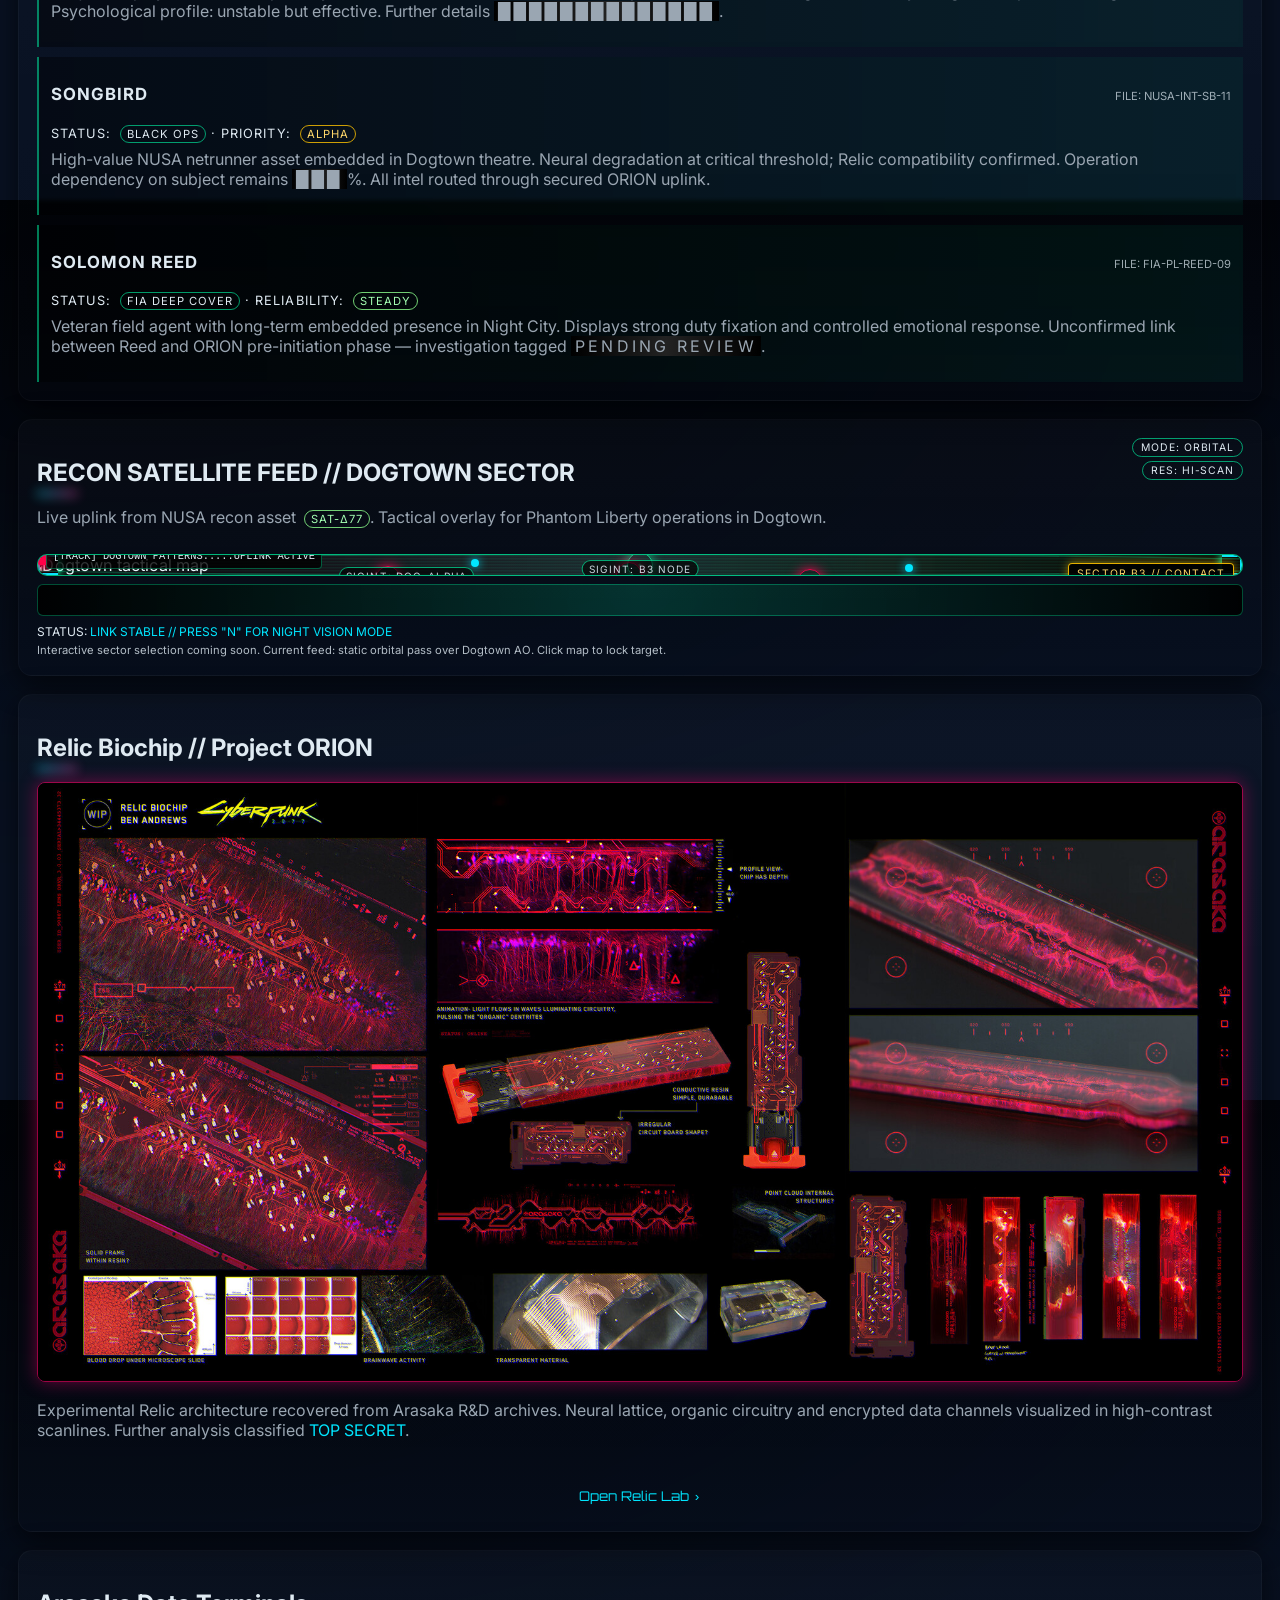
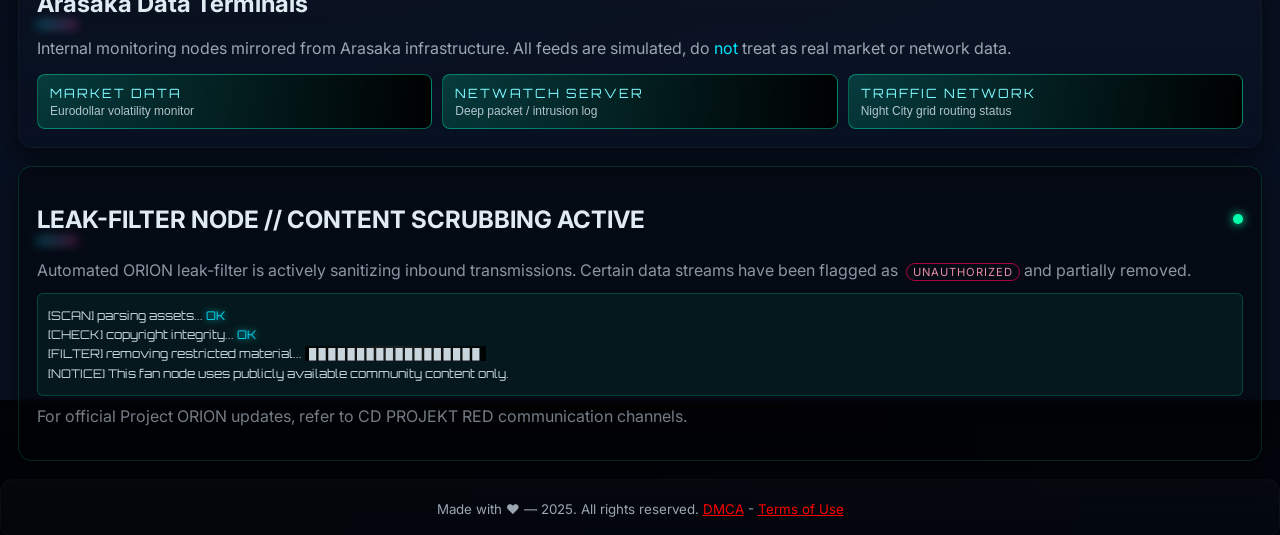
==== commit 2c0dd5c6: "Update index.html" ====
--- a/index.html
+++ b/index.html
@@ -80,11 +80,21 @@
     const btn = document.getElementById("btn-log");
     if (!btn) return;
 
-    // 1️⃣ Check session
-    const { data: { session } } = await supabase.auth.getSession();
-
-    // NOT LOGGED IN
-    if (!session || !session.user) {
+    if (!window.sb) {
+      console.error("Supabase client missing: window.sb");
+      btn.textContent = "OFFLINE";
+      return;
+    }
+
+    // Helper: pad code to 3 digits
+    const pad3 = (v) => String(v ?? "").padStart(3, "0").slice(-3);
+
+    // 1) Session check
+    const { data: { session }, error: sessErr } = await window.sb.auth.getSession();
+
+    if (sessErr) console.warn("getSession error:", sessErr);
+
+    if (!session?.user) {
       btn.textContent = "LOGIN";
       btn.onclick = () => window.location.href = "auth.html";
       return;
@@ -92,45 +102,58 @@
 
     const userId = session.user.id;
 
-    // 2️⃣ FETCH THE THREE PIECES YOU ACTUALLY WANT
-    const { data: profile, error } = await supabase
+    // 2) Fetch what you ACTUALLY want to display
+    const { data: profile, error } = await window.sb
       .from("profiles")
       .select("base_username, affiliation, code, role")
       .eq("id", userId)
       .single();
 
-    if (error || !profile) {
-      console.error("Profile fetch error:", error);
-      btn.textContent = "NETRUNNER";
+    if (error) {
+      console.error("profiles fetch error:", error);
+      btn.textContent = "CONNECTED";
+      btn.onclick = async () => {
+        const ok = confirm("Sever connection to ORION node?");
+        if (ok) {
+          await window.sb.auth.signOut();
+          location.reload();
+        }
+      };
       return;
     }
 
-    // 3️⃣ BUILD THE HANDLE MANUALLY
-    const displayHandle = `${profile.base_username}-${profile.affiliation}-${profile.code}`.toUpperCase();
-    btn.textContent = displayHandle;
-
-    // 4️⃣ ADMIN GOLD MODE
-    if (profile.role === "admin") {
+    // 3) Build display: base_username-AFF-### (uppercase vibe)
+    const base = (profile?.base_username || "USER").toString().trim();
+    const aff  = (profile?.affiliation  || "NCI").toString().trim().toUpperCase();
+    const code = pad3(profile?.code);
+
+    btn.textContent = `${base}-${aff}-${code}`.toUpperCase();
+
+    // Admin styling (optional)
+    if (profile?.role === "admin") {
       btn.style.color = "#ffd34d";
-      btn.style.textShadow = "0 0 10px rgba(255, 211, 77, 0.6)";
+      btn.style.textShadow = "0 0 10px rgba(255, 211, 77, 0.5)";
       btn.style.borderColor = "rgba(255, 211, 77, 0.4)";
     }
 
-    // 5️⃣ LOGOUT
+    // 4) Logout action
     btn.onclick = async () => {
-      const confirmLog = confirm("Sever connection to Orion Node?");
-      if (confirmLog) {
-        await supabase.auth.signOut();
+      const ok = confirm("Sever connection to ORION node?");
+      if (ok) {
+        await window.sb.auth.signOut();
         location.reload();
       }
     };
   });
 
-  // Sync logout across tabs
-  supabase.auth.onAuthStateChange((event) => {
-    if (event === "SIGNED_OUT") location.reload();
-  });
+  // Cross-tab logout safety
+  if (window.sb) {
+    window.sb.auth.onAuthStateChange((event) => {
+      if (event === "SIGNED_OUT") location.reload();
+    });
+  }
 </script>
+
 
 
 
